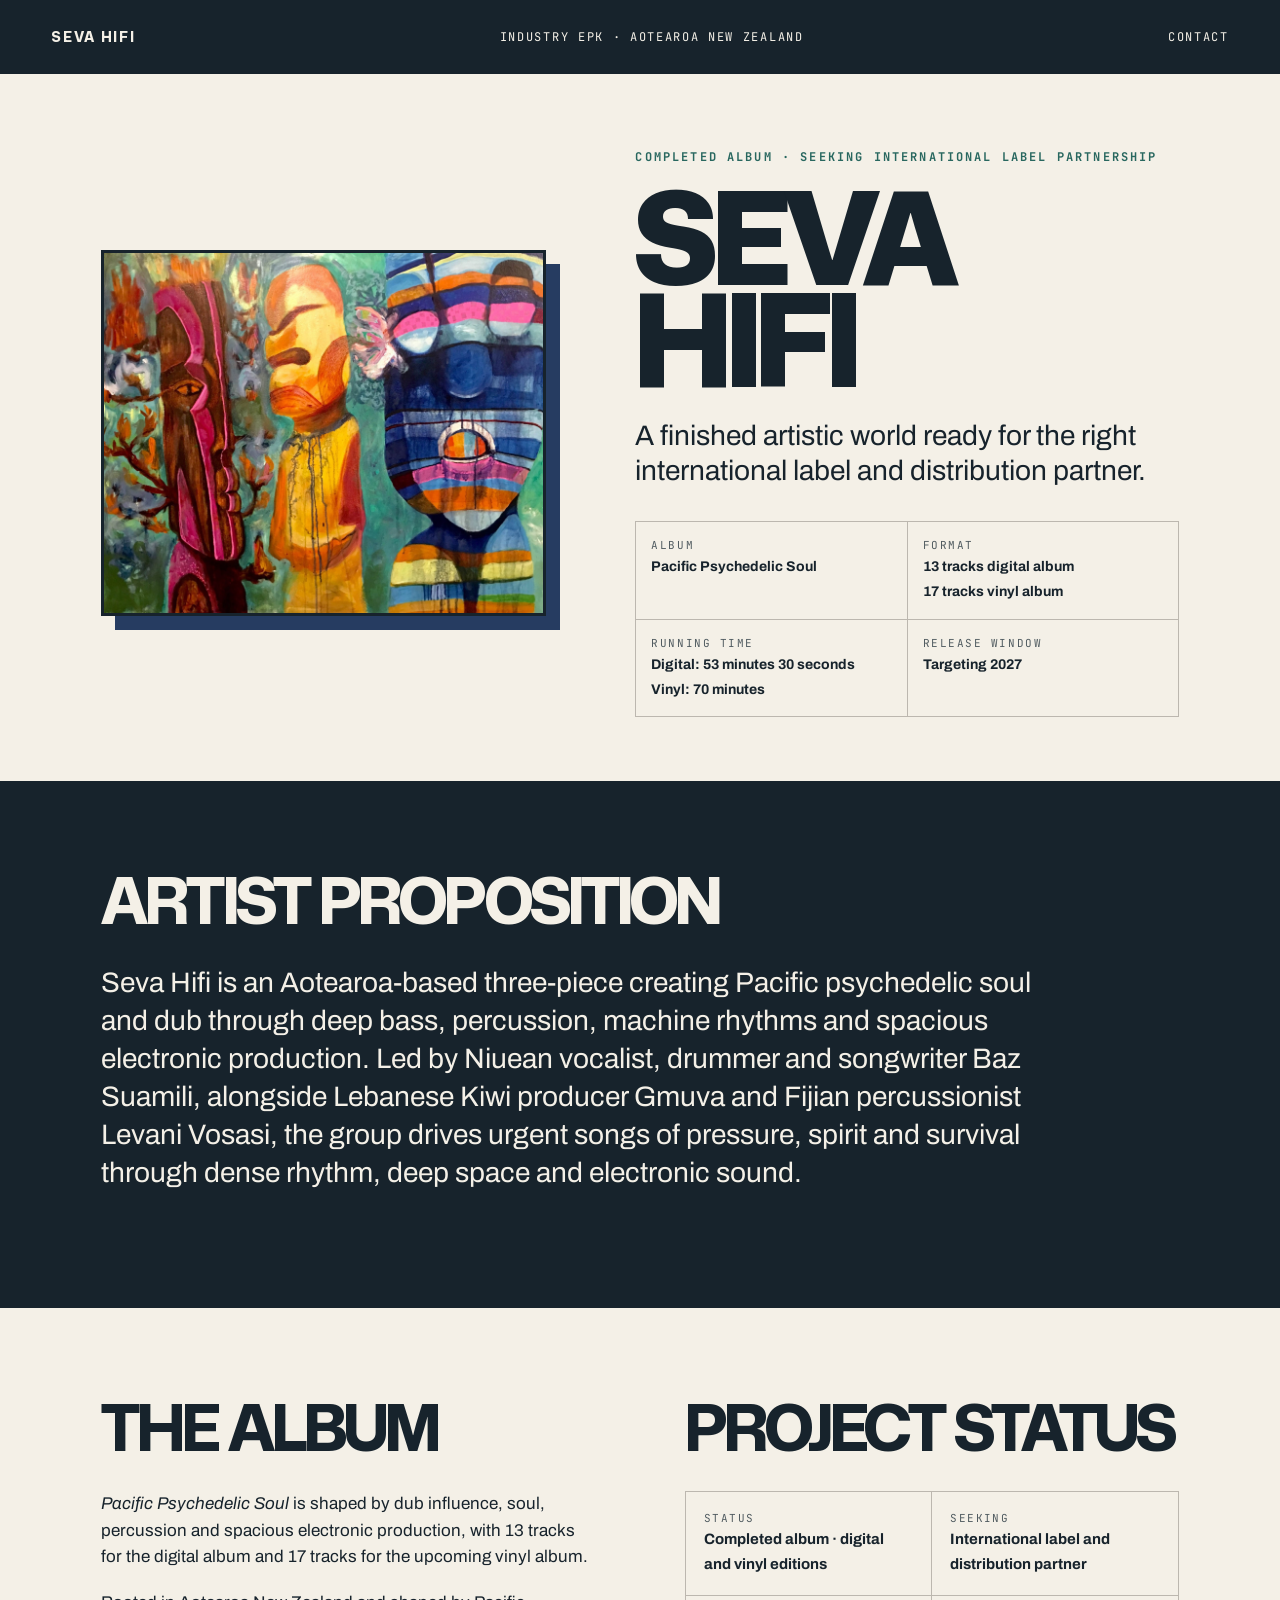
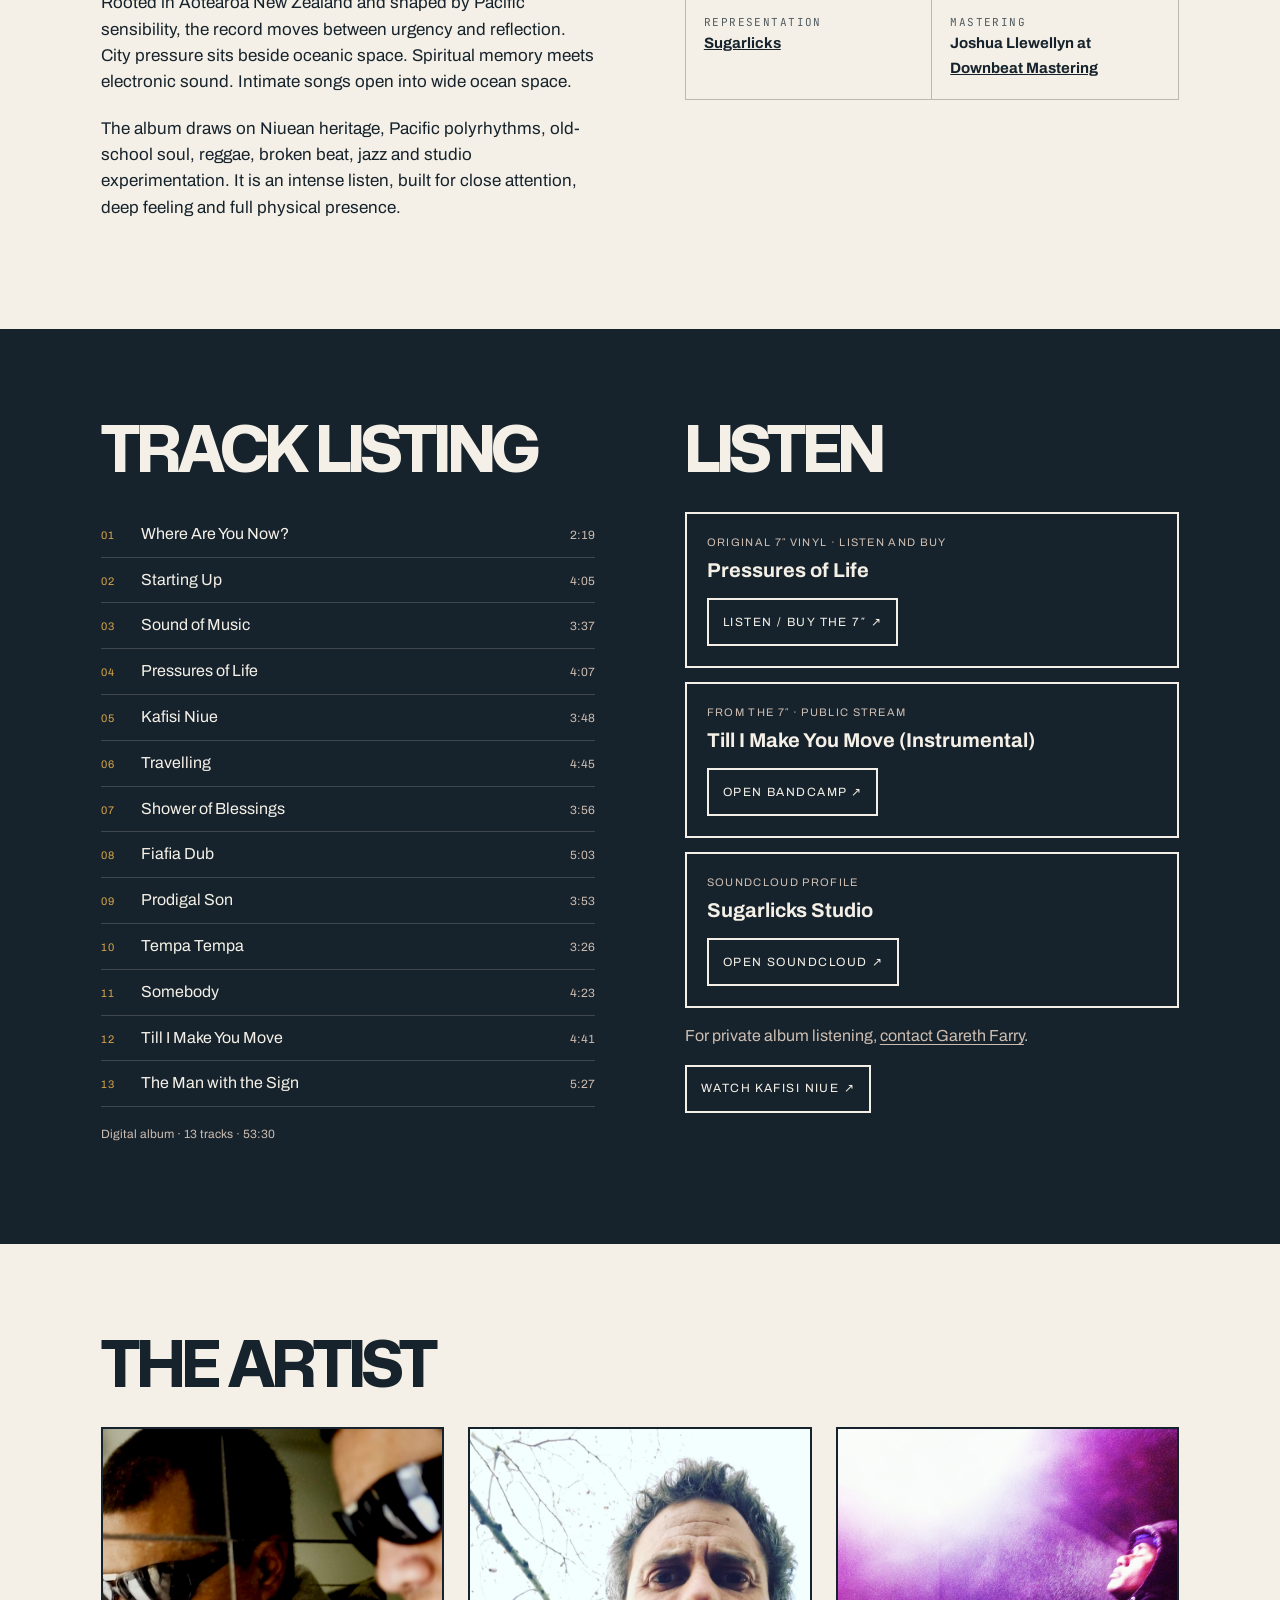
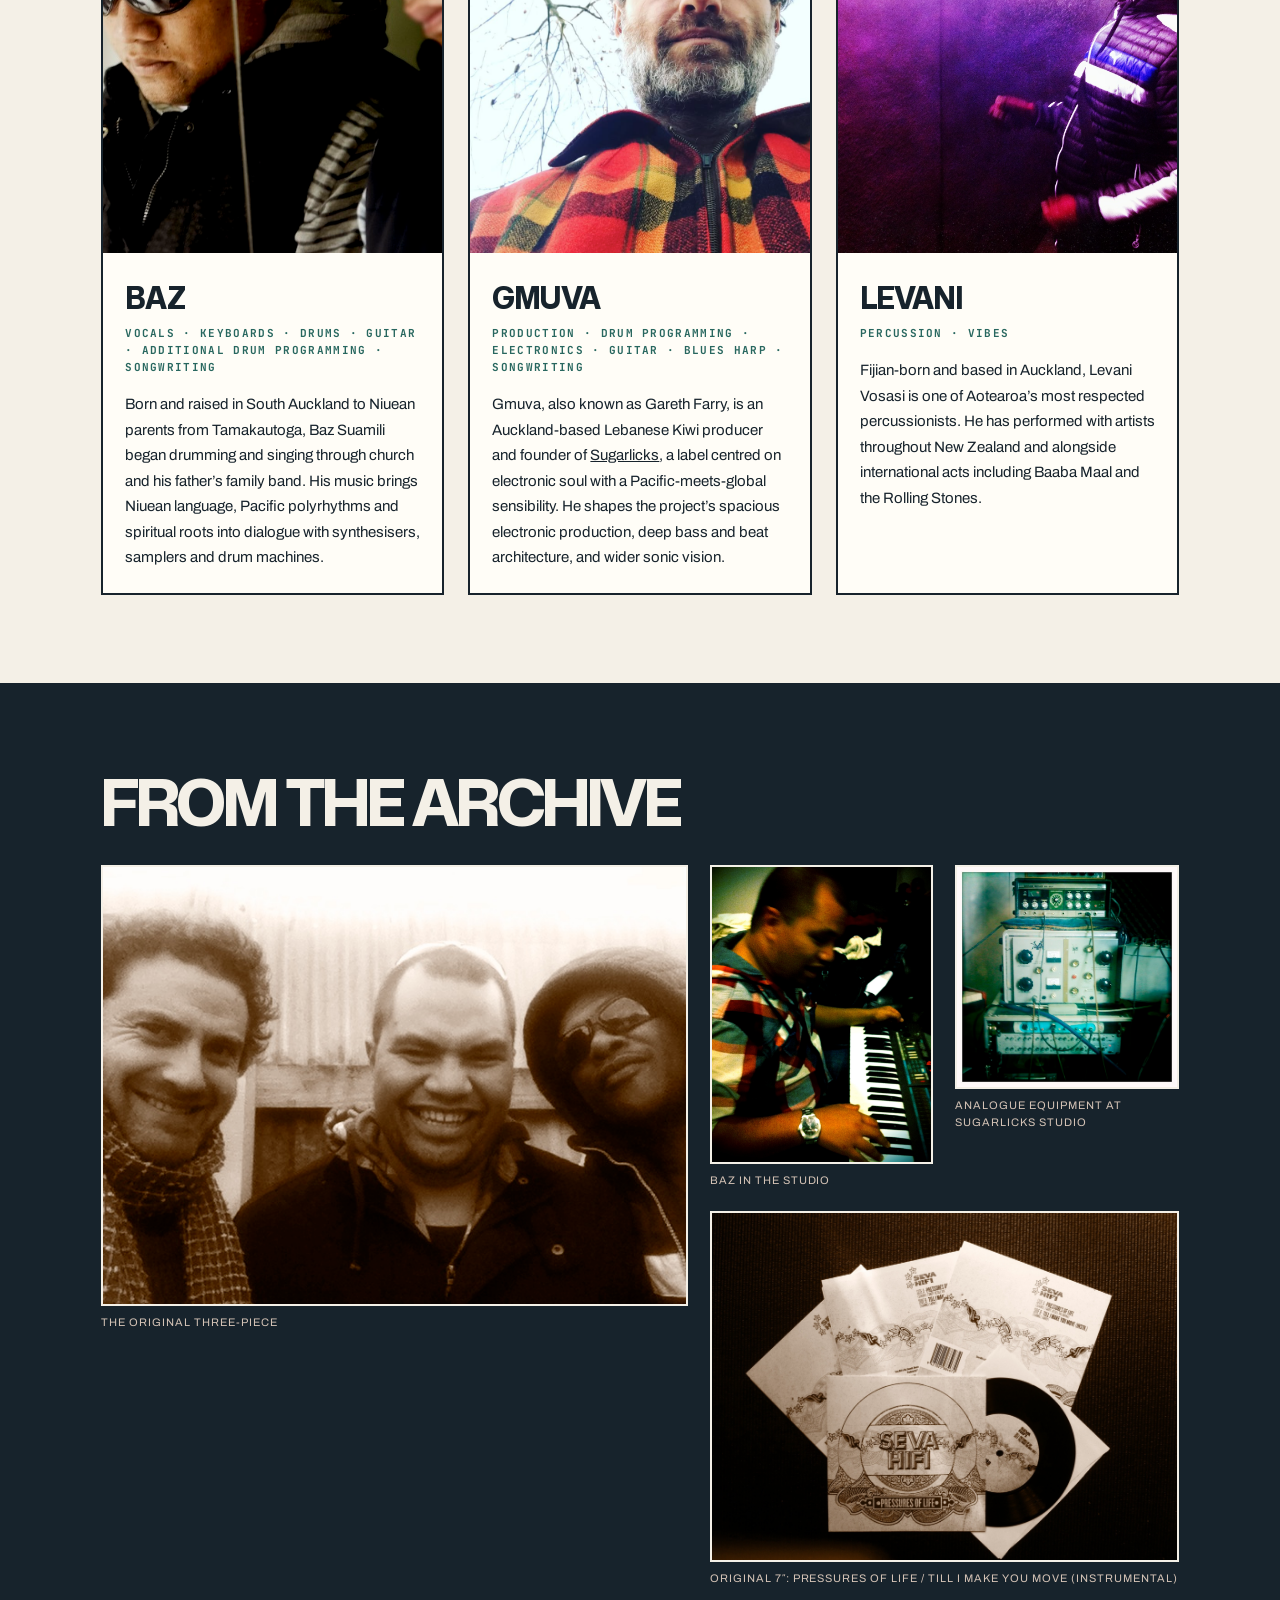
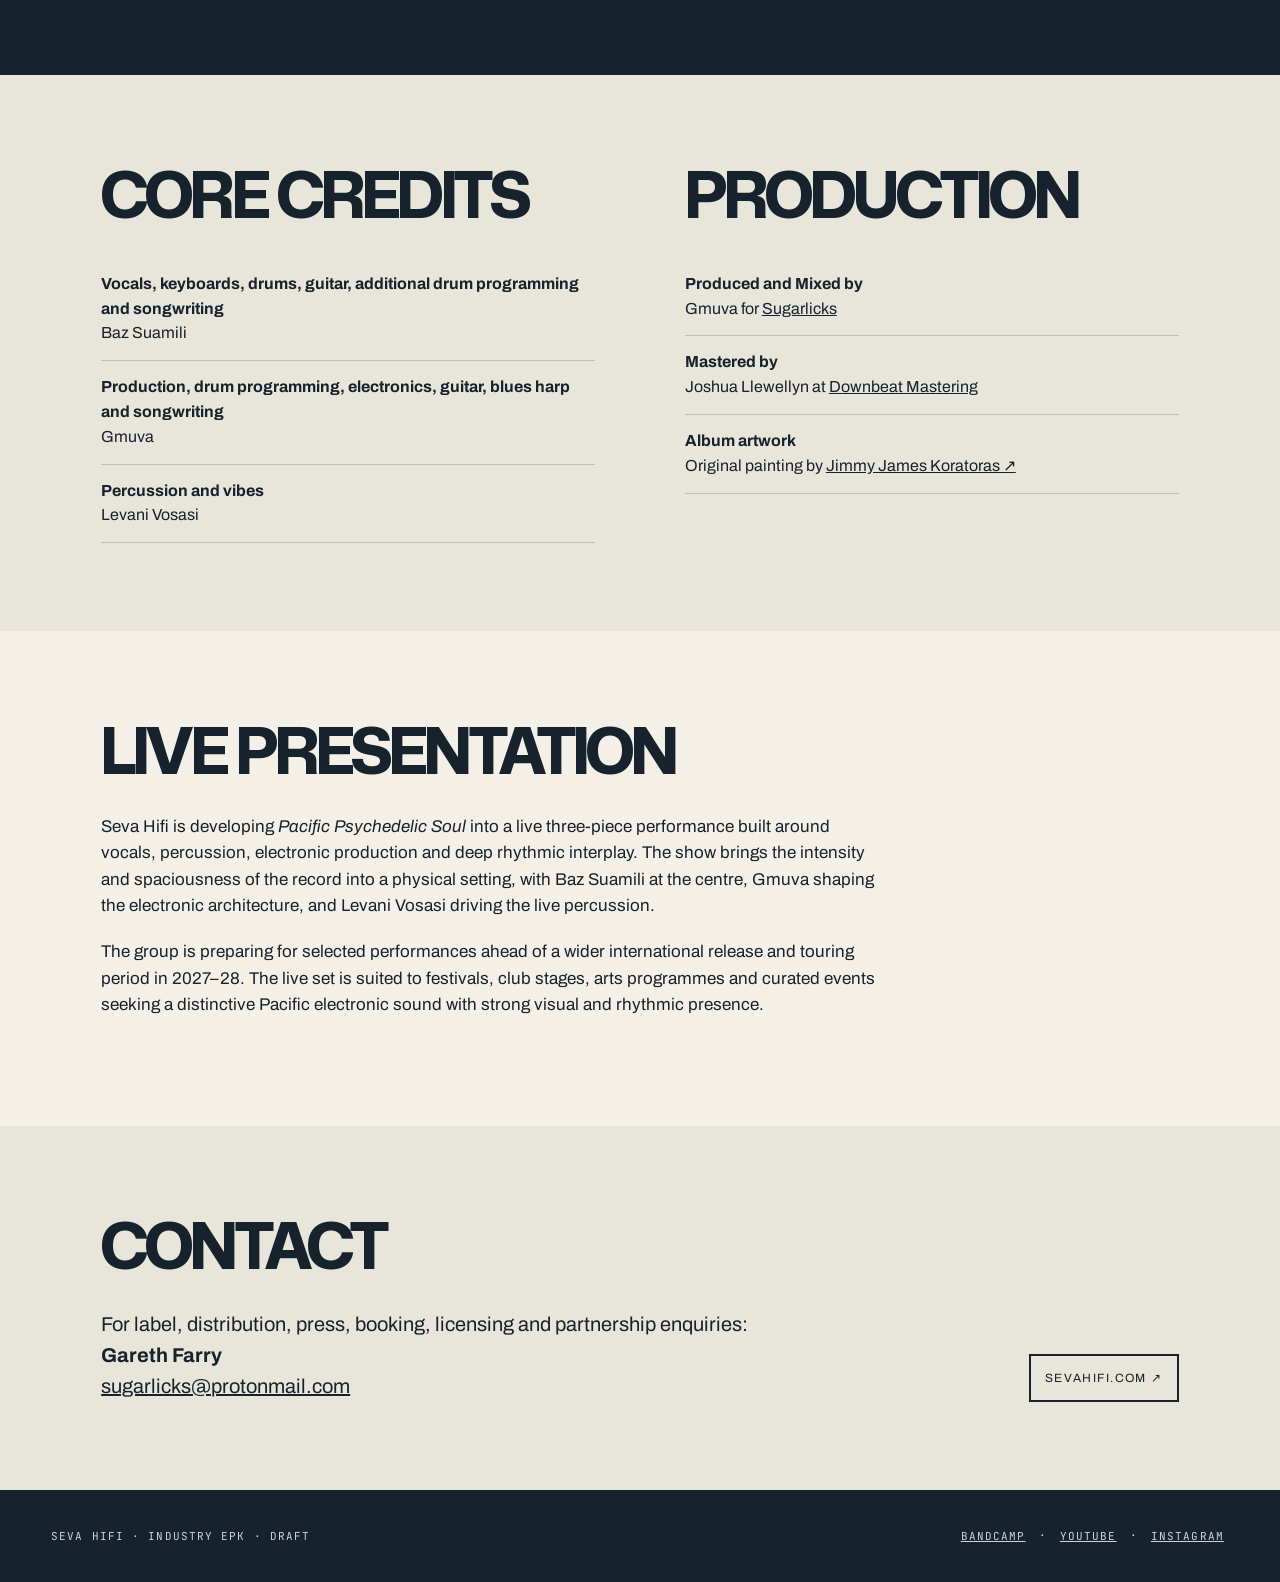
==== epk/index.html @ 287fcb48 "Rebuild artist homepage around listening and industry enquiries Add a split hero with the full lands" ====
<!doctype html>
<html lang="en-NZ">
<head>
<meta charset="utf-8">
<meta name="viewport" content="width=device-width,initial-scale=1">
<title>Seva Hifi – Industry EPK</title>
<meta name="robots" content="noindex,nofollow">
<meta name="theme-color" content="#f4f0e7">
<link rel="preconnect" href="https://fonts.googleapis.com">
<link rel="preconnect" href="https://fonts.gstatic.com" crossorigin>
<link rel="stylesheet" href="https://fonts.googleapis.com/css2?family=Archivo:wght@400;500;600&amp;family=JetBrains+Mono:wght@400;500&amp;display=swap">

<link rel="preload" href="../assets/fonts/Mona-Sans.woff2" as="font" type="font/woff2" crossorigin="anonymous">
<style>
@font-face {
  font-family: "Mona Sans";
  src: url("../assets/fonts/Mona-Sans.woff2") format("woff2");
  font-style: normal;
  font-weight: 200 900;
  font-stretch: 75% 125%;
  font-display: swap;
}


:root{--ink:#17232c;--bone:#f4f0e7;--blush:#f4f0e7;--rust:#28675f;--mustard:#d7a549;--muted:#505b60;--indigo:#263c61;--max:1180px}
*{box-sizing:border-box}html{scroll-behavior:smooth;scroll-padding-top:92px}body{margin:0;background:var(--blush);color:var(--ink);font-family:"Archivo",Arial,sans-serif;line-height:1.55}img{display:block;max-width:100%;height:auto}a{color:inherit}.nav{position:sticky;top:0;z-index:9;background:var(--ink);color:var(--bone);display:flex;justify-content:space-between;padding:15px 4vw;font-size:12px;letter-spacing:.14em;text-transform:uppercase}.nav strong{font-size:14px}.wrap{max-width:var(--max);margin:auto;padding:0 4vw}.hero{background:var(--blush);padding:74px 0 64px}.hero-grid{display:grid;grid-template-columns:minmax(0,.9fr) minmax(0,1.1fr);gap:7vw;align-items:center}.cover{border:3px solid var(--ink);box-shadow:14px 14px 0 var(--indigo)}.kicker{font-size:12px;letter-spacing:.18em;text-transform:uppercase;color:var(--rust);font-weight:700}.hero h1{font-family:"Mona Sans","Arial Black",Arial,sans-serif;font-weight:780;font-stretch:expanded;font-size:clamp(70px,10vw,148px);line-height:.8;letter-spacing:-.07em;margin:18px 0 30px;text-transform:uppercase}.hero .lead{font-size:clamp(20px,2.2vw,30px);line-height:1.24;max-width:720px}.facts{display:grid;grid-template-columns:repeat(2,1fr);border-top:1px solid rgba(21,14,11,.25);border-left:1px solid rgba(21,14,11,.25);margin-top:32px}.fact{padding:15px;border-right:1px solid rgba(21,14,11,.25);border-bottom:1px solid rgba(21,14,11,.25)}.fact small{display:block;font-size:11px;letter-spacing:.14em;text-transform:uppercase;color:var(--muted)}.fact strong{font-size:14px}.section{padding:88px 0}.dark{background:var(--ink);color:var(--bone)}.mustard{background:#e8e5db}h2{font-family:"Mona Sans","Arial Black",Arial,sans-serif;font-weight:780;font-size:clamp(34px,5vw,70px);line-height:.95;letter-spacing:-.045em;text-transform:uppercase;margin:0 0 34px}.lede{font-size:clamp(20px,2.2vw,29px);line-height:1.35;max-width:950px}.copy{max-width:780px;font-size:17px}.copy p{margin:0 0 20px}.two{display:grid;grid-template-columns:repeat(2,minmax(0,1fr));gap:7vw}.status{display:grid;grid-template-columns:repeat(2,minmax(0,1fr));gap:0;border-top:1px solid rgba(246,234,220,.25);border-left:1px solid rgba(246,234,220,.25)}.status div{padding:18px;border-right:1px solid rgba(246,234,220,.25);border-bottom:1px solid rgba(246,234,220,.25)}.status small{display:block;text-transform:uppercase;letter-spacing:.13em;color:#cdbdb1;font-size:11px}.status strong{font-size:15px}.trackgrid{display:grid;grid-template-columns:repeat(2,minmax(0,1fr));gap:7vw}.tracklist{counter-reset:t}.track{display:grid;grid-template-columns:34px 1fr;gap:10px;padding:10px 0;border-bottom:1px solid rgba(246,234,220,.18)}.track:before{counter-increment:t;content:counter(t,decimal-leading-zero);font-size:11px;color:var(--mustard);letter-spacing:.1em}.listen-card{border:2px solid var(--bone);padding:20px;margin-bottom:14px}.listen-card small{display:block;color:#cdbdb1;text-transform:uppercase;letter-spacing:.12em;font-size:11px}.listen-card strong{display:block;font-size:20px;margin:4px 0 12px}.button{display:inline-block;border:2px solid currentColor;padding:10px 14px;text-decoration:none;text-transform:uppercase;font-size:11px;letter-spacing:.12em}.artists{display:grid;grid-template-columns:repeat(3,minmax(0,1fr));gap:24px}.artist{background:#fffdf7;border:2px solid var(--ink)}.artist .photo{aspect-ratio:4/5;overflow:hidden;background:#ddd}.artist .photo img{width:100%;height:100%;object-fit:cover}.artist.baz img{object-position:50% 30%}.artist.gmuva img{object-position:50% 35%}.artist.levani img{object-position:52% 30%}.artist-copy{padding:22px}.artist h3{font-family:"Mona Sans","Arial Black",Arial,sans-serif;font-weight:780;font-size:30px;letter-spacing:-.04em;text-transform:uppercase;margin:0}.role{font-size:11px;letter-spacing:.12em;text-transform:uppercase;color:var(--rust);font-weight:700;margin:4px 0 16px}.artist p{font-size:15px;line-height:1.7;margin:0}.archive{display:grid;grid-template-columns:1.25fr 1fr;gap:22px}.archive-grid{display:grid;grid-template-columns:repeat(2,minmax(0,1fr));gap:22px}.archive figure{margin:0}.archive img{width:100%;height:auto;border:2px solid var(--bone)}figcaption{font-size:11px;text-transform:uppercase;letter-spacing:.09em;color:#d3c2b5;margin-top:8px}.credits{display:grid;grid-template-columns:repeat(2,minmax(0,1fr));gap:7vw}.credit-list{margin:0;padding:0;list-style:none}.credit-list li{padding:14px 0;border-bottom:1px solid rgba(21,14,11,.18)}.credit-list strong{display:block}.contact{display:flex;justify-content:space-between;gap:40px;align-items:end}.contact p{font-size:20px;margin:0}.footer{background:var(--ink);color:#bca99e;padding:24px 4vw;display:flex;justify-content:space-between;font-size:11px;letter-spacing:.1em;text-transform:uppercase}
@media(max-width:800px){.hero-grid,.two,.trackgrid,.credits{grid-template-columns:1fr}.hero h1{font-size:24vw}.facts,.status{grid-template-columns:1fr}.artists{grid-template-columns:1fr}.archive{grid-template-columns:1fr}.contact{display:block}.contact .button{margin-top:24px}.nav span{display:none}.section{padding:64px 0}}
.hero h1{font-family:"Mona Sans","Arial Black",Arial,sans-serif;font-weight:850;font-variation-settings:"wght" 850,"wdth" 100,"opsz" 72;letter-spacing:-.035em}
.track{grid-template-columns:30px minmax(0,1fr) auto;align-items:baseline}
.track time{font-size:12px;font-variant-numeric:tabular-nums;color:#cdbdb1;white-space:nowrap}
.album-runtime{font-size:12px;color:#cdbdb1;margin-top:18px}
.listen-note{color:#cdbdb1}.listen-note a{text-underline-offset:.2em}
.nav a{text-decoration:none}.nav a:focus-visible{outline:2px solid var(--mustard);outline-offset:5px}

.nav{align-items:center;gap:16px}
.nav a{min-height:44px;display:inline-flex;align-items:center}
.nav strong,h2,.artist h3{font-family:"Mona Sans","Arial Black",Arial,sans-serif;font-weight:780}
.kicker,.fact small,.status small,.role,.nav,.footer{font-family:"JetBrains Mono",monospace}
.cover{width:100%;height:auto}
.fact,.status div,.artist-copy{min-width:0}
.credit-list,.copy,.artist p{overflow-wrap:break-word}
.button{min-height:48px;display:inline-flex;align-items:center;justify-content:center;font-family:"Archivo",Arial,sans-serif;font-size:12px}
.footer{align-items:center;gap:20px;flex-wrap:wrap;color:#cdd4d7}
.footer a{display:inline-flex;align-items:center;min-height:44px;padding-inline:5px}
@media(max-width:800px){.hero-grid{gap:44px}.cover{max-width:560px;margin-bottom:14px}.footer{display:block}.footer span{display:block}.artist-copy{padding:24px}}
@media(prefers-reduced-motion:reduce){html{scroll-behavior:auto}*,*::before,*::after{animation:none!important;transition:none!important}}

</style>
</head>
<body>
<nav class="nav" aria-label="EPK navigation"><a href="../" aria-label="Seva Hifi homepage"><strong>Seva Hifi</strong></a><span>Industry EPK · Aotearoa New Zealand</span><a href="#contact">Contact</a></nav>
<header class="hero">
<div class="wrap hero-grid">
<img class="cover" src="../assets/images/pacific-psychedelic-soul-cover.jpg" alt="Pacific Psychedelic Soul cover painting, with layered figures in blue, ochre, green and pink" width="1800" height="1479">
<div><div class="kicker">Completed album · seeking international label partnership</div><h1>Seva<br>Hifi</h1><p class="lead">A finished artistic world ready for the right international label and distribution partner.</p>
<div class="facts"><div class="fact"><small>Album</small><strong>Pacific Psychedelic Soul</strong></div><div class="fact"><small>Format</small><strong>13 tracks digital album<br>17 tracks vinyl album</strong></div><div class="fact"><small>Running time</small><strong>Digital: 53 minutes 30 seconds<br>Vinyl: 70 minutes</strong></div><div class="fact"><small>Release window</small><strong>Targeting 2027</strong></div></div></div>
</div></header>
<section class="section dark"><div class="wrap"><h2>Artist proposition</h2><p class="lede">Seva Hifi is an Aotearoa-based three-piece creating Pacific psychedelic soul and dub through deep bass, percussion, machine rhythms and spacious electronic production. Led by Niuean vocalist, drummer and songwriter Baz Suamili, alongside Lebanese Kiwi producer Gmuva and Fijian percussionist Levani Vosasi, the group drives urgent songs of pressure, spirit and survival through dense rhythm, deep space and electronic sound.</p></div></section>
<section class="section"><div class="wrap two"><div><h2>The album</h2><div class="copy"><p><em>Pacific Psychedelic Soul</em> is shaped by dub influence, soul, percussion and spacious electronic production, with 13 tracks for the digital album and 17 tracks for the upcoming vinyl album.</p><p>Rooted in Aotearoa New Zealand and shaped by Pacific sensibility, the record moves between urgency and reflection. City pressure sits beside oceanic space. Spiritual memory meets electronic sound. Intimate songs open into wide ocean space.</p><p>The album draws on Niuean heritage, Pacific polyrhythms, old-school soul, reggae, broken beat, jazz and studio experimentation. It is an intense listen, built for close attention, deep feeling and full physical presence.</p></div></div><div><h2>Project status</h2><div class="status" style="color:var(--ink);border-color:rgba(21,14,11,.25)"><div style="border-color:rgba(21,14,11,.25)"><small style="color:var(--muted)">Status</small><strong>Completed album · digital and vinyl editions</strong></div><div style="border-color:rgba(21,14,11,.25)"><small style="color:var(--muted)">Seeking</small><strong>International label and distribution partner</strong></div><div style="border-color:rgba(21,14,11,.25)"><small style="color:var(--muted)">Representation</small><strong><a href="https://sugarlicks.bandcamp.com/" target="_blank" rel="noopener">Sugarlicks</a></strong></div><div style="border-color:rgba(21,14,11,.25)"><small style="color:var(--muted)">Mastering</small><strong>Joshua Llewellyn at <a href="https://www.downbeatmastering.co.nz/" target="_blank" rel="noopener">Downbeat Mastering</a></strong></div></div></div></div></section>
<section class="section dark"><div class="wrap trackgrid"><div><h2>Track listing</h2><div class="tracklist"><div class="track"><span>Where Are You Now?</span><time datetime="PT2M19S">2:19</time></div><div class="track"><span>Starting Up</span><time datetime="PT4M5S">4:05</time></div><div class="track"><span>Sound of Music</span><time datetime="PT3M37S">3:37</time></div><div class="track"><span>Pressures of Life</span><time datetime="PT4M7S">4:07</time></div><div class="track"><span>Kafisi Niue</span><time datetime="PT3M48S">3:48</time></div><div class="track"><span>Travelling</span><time datetime="PT4M45S">4:45</time></div><div class="track"><span>Shower of Blessings</span><time datetime="PT3M56S">3:56</time></div><div class="track"><span>Fiafia Dub</span><time datetime="PT5M3S">5:03</time></div><div class="track"><span>Prodigal Son</span><time datetime="PT3M53S">3:53</time></div><div class="track"><span>Tempa Tempa</span><time datetime="PT3M26S">3:26</time></div><div class="track"><span>Somebody</span><time datetime="PT4M23S">4:23</time></div><div class="track"><span>Till I Make You Move</span><time datetime="PT4M41S">4:41</time></div><div class="track"><span>The Man with the Sign</span><time datetime="PT5M27S">5:27</time></div></div><p class="album-runtime">Digital album · 13 tracks · 53:30</p></div><div><h2>Listen</h2><div class="listen-card"><small>Original 7″ vinyl · listen and buy</small><strong>Pressures of Life</strong><a class="button" href="https://sevahifi.bandcamp.com/album/pressures-of-life">Listen / buy the 7″ ↗</a></div><div class="listen-card"><small>From the 7″ · public stream</small><strong>Till I Make You Move (Instrumental)</strong><a class="button" href="https://sevahifi.bandcamp.com/album/pressures-of-life">Open Bandcamp ↗</a></div><div class="listen-card"><small>SoundCloud profile</small><strong>Sugarlicks Studio</strong><a class="button" href="https://soundcloud.com/sugarlicks_studio" target="_blank" rel="noopener">Open SoundCloud ↗</a></div><p class="listen-note">For private album listening, <a href="mailto:sugarlicks@protonmail.com?subject=Seva%20Hifi%20%E2%80%93%20private%20album%20listening">contact Gareth Farry</a>.</p><p><a class="button" href="../#watch">Watch Kafisi Niue ↗</a></p></div></div></section>
<section class="section"><div class="wrap"><h2>The artist</h2><div class="artists"><article class="artist baz"><div class="photo"><img src="../assets/images/baz-artist.jpg" alt="Baz Suamili wearing dark sunglasses"></div><div class="artist-copy"><h3>Baz</h3><div class="role">Vocals · Keyboards · Drums · Guitar · Additional drum programming · Songwriting</div><p>Born and raised in South Auckland to Niuean parents from Tamakautoga, Baz Suamili began drumming and singing through church and his father’s family band. His music brings Niuean language, Pacific polyrhythms and spiritual roots into dialogue with synthesisers, samplers and drum machines.</p></div></article><article class="artist gmuva"><div class="photo"><img src="../assets/images/gmuva-artist.png" alt="Producer Gmuva in a red checked shirt"></div><div class="artist-copy"><h3>Gmuva</h3><div class="role">Production · Drum programming · Electronics · Guitar · Blues harp · Songwriting</div><p>Gmuva, also known as Gareth Farry, is an Auckland-based Lebanese Kiwi producer and founder of <a href="https://sugarlicks.bandcamp.com/" target="_blank" rel="noopener">Sugarlicks</a>, a label centred on electronic soul with a Pacific-meets-global sensibility. He shapes the project’s spacious electronic production, deep bass and beat architecture, and wider sonic vision.</p></div></article><article class="artist levani"><div class="photo"><img src="../assets/images/levani-artist.jpg" alt="Levani Vosasi performing under purple stage lights"></div><div class="artist-copy"><h3>Levani</h3><div class="role">Percussion · Vibes</div><p>Fijian-born and based in Auckland, Levani Vosasi is one of Aotearoa’s most respected percussionists. He has performed with artists throughout New Zealand and alongside international acts including Baaba Maal and the Rolling Stones.</p></div></article></div></div></section>
<section class="section dark"><div class="wrap"><h2>From the archive</h2><div class="archive"><figure><img src="../assets/images/archive-group.jpg" alt="Early Seva Hifi group photograph"><figcaption>The original three-piece</figcaption></figure><div class="archive-grid"><figure><img src="../assets/images/archive-baz-studio.jpg" alt="Baz at the keyboard"><figcaption>Baz in the studio</figcaption></figure><figure><img src="../assets/images/archive-analogue-stack.jpg" alt="Analogue equipment at Sugarlicks Studio"><figcaption>Analogue equipment at Sugarlicks Studio</figcaption></figure><figure style="grid-column:1/-1"><img src="../assets/images/archive-seva7.jpg" alt="Original Seva Hifi 7 inch release"><figcaption>Original 7″: Pressures of Life / Till I Make You Move (Instrumental)</figcaption></figure></div></div></div></section>
<section class="section mustard"><div class="wrap credits"><div><h2>Core credits</h2><ul class="credit-list"><li><strong>Vocals, keyboards, drums, guitar, additional drum programming and songwriting</strong>Baz Suamili</li><li><strong>Production, drum programming, electronics, guitar, blues harp and songwriting</strong>Gmuva</li><li><strong>Percussion and vibes</strong>Levani Vosasi</li></ul></div><div><h2>Production</h2><ul class="credit-list"><li><strong>Produced and Mixed by</strong>Gmuva for <a href="https://sugarlicks.bandcamp.com/" target="_blank" rel="noopener">Sugarlicks</a></li><li><strong>Mastered by</strong>Joshua Llewellyn at <a href="https://www.downbeatmastering.co.nz/" target="_blank" rel="noopener">Downbeat Mastering</a></li><li><strong>Album artwork</strong>Original painting by <a href="https://www.koratoras.com/" target="_blank" rel="noopener">Jimmy James Koratoras ↗</a></li></ul></div></div></section>
<section class="section"><div class="wrap"><h2>Live presentation</h2><div class="copy"><p>Seva Hifi is developing <em>Pacific Psychedelic Soul</em> into a live three-piece performance built around vocals, percussion, electronic production and deep rhythmic interplay. The show brings the intensity and spaciousness of the record into a physical setting, with Baz Suamili at the centre, Gmuva shaping the electronic architecture, and Levani Vosasi driving the live percussion.</p><p>The group is preparing for selected performances ahead of a wider international release and touring period in 2027–28. The live set is suited to festivals, club stages, arts programmes and curated events seeking a distinctive Pacific electronic sound with strong visual and rhythmic presence.</p></div></div></section>
<section class="section mustard" id="contact"><div class="wrap contact"><div><h2>Contact</h2><p>For label, distribution, press, booking, licensing and partnership enquiries:<br><strong>Gareth Farry</strong><br><a href="mailto:sugarlicks@protonmail.com">sugarlicks@protonmail.com</a></p></div><a class="button" href="https://sevahifi.com">sevahifi.com ↗</a></div></section>
<footer class="footer"><span>Seva Hifi · Industry EPK · draft</span><span><a href="https://sevahifi.bandcamp.com/album/pressures-of-life">Bandcamp</a> · <a href="https://www.youtube.com/@sugarlicks">YouTube</a> · <a href="https://www.instagram.com/sevahifi">Instagram</a></span></footer>
</body></html>
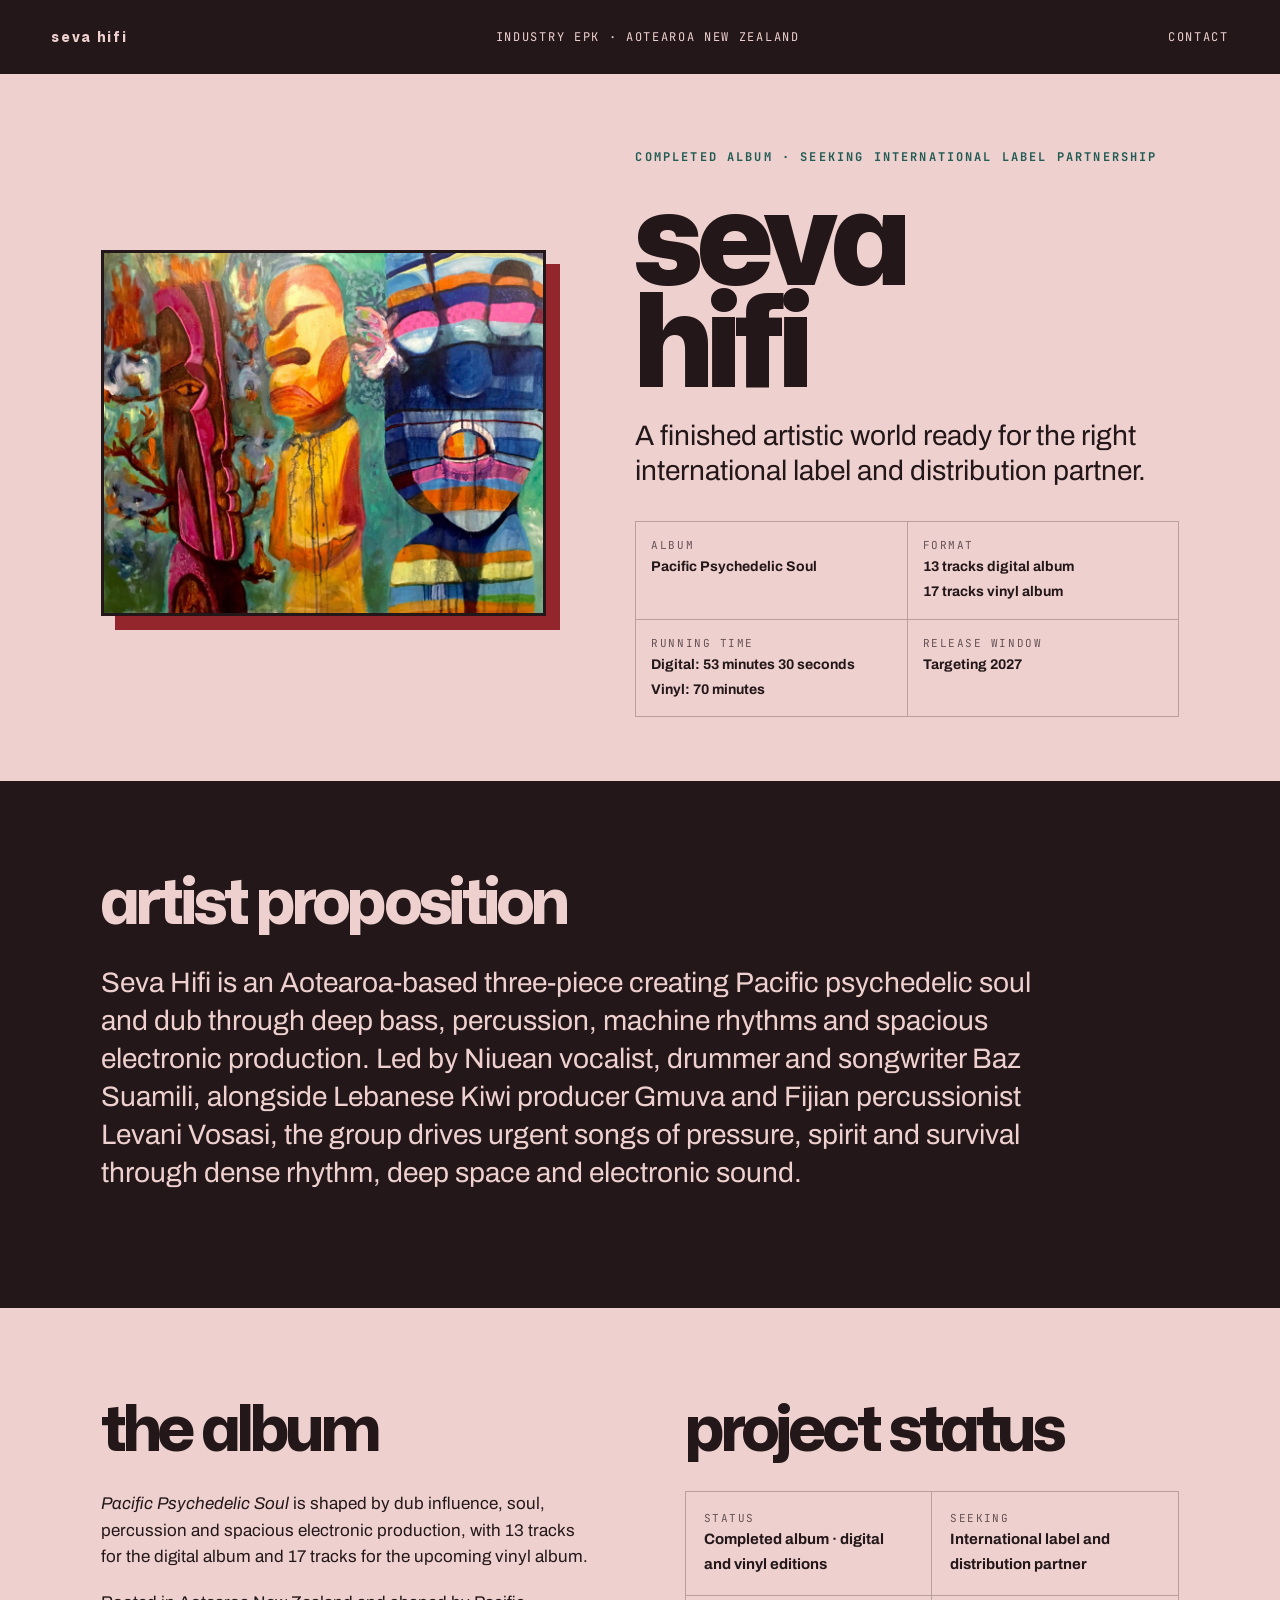
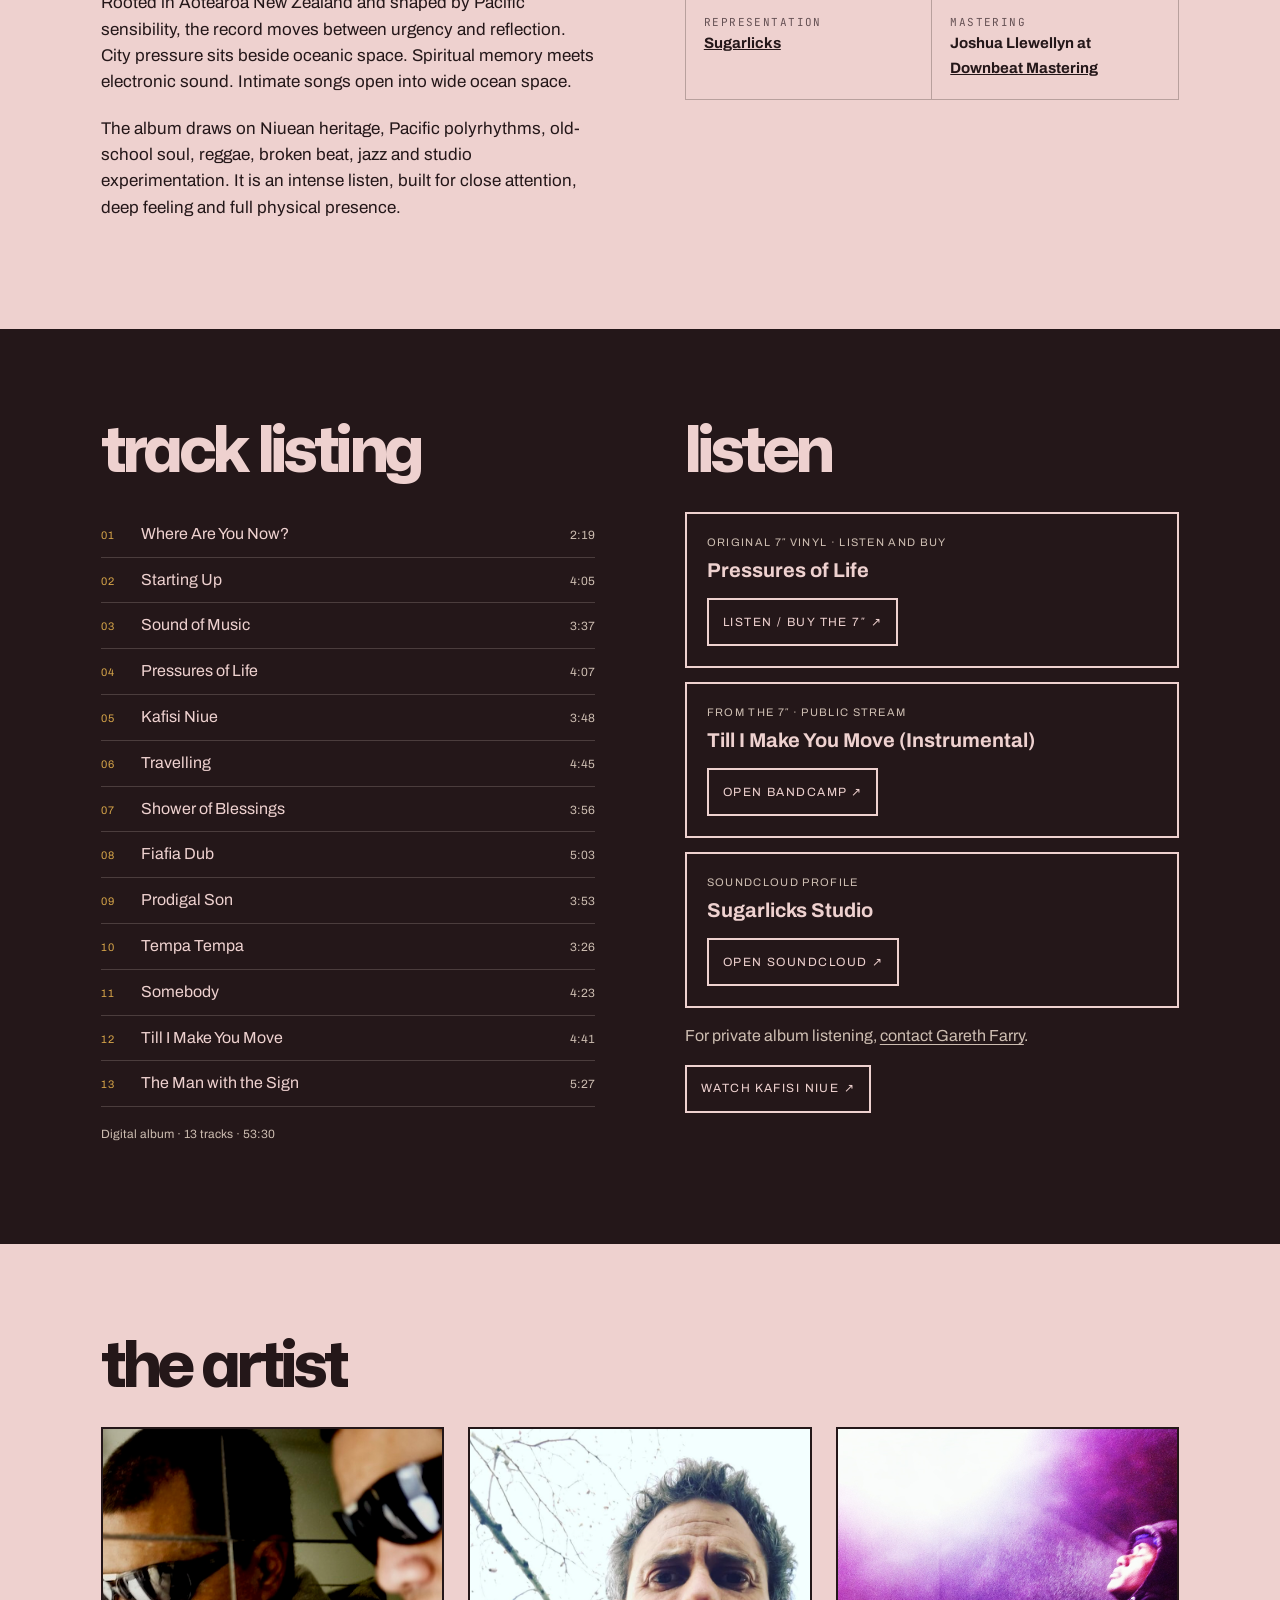
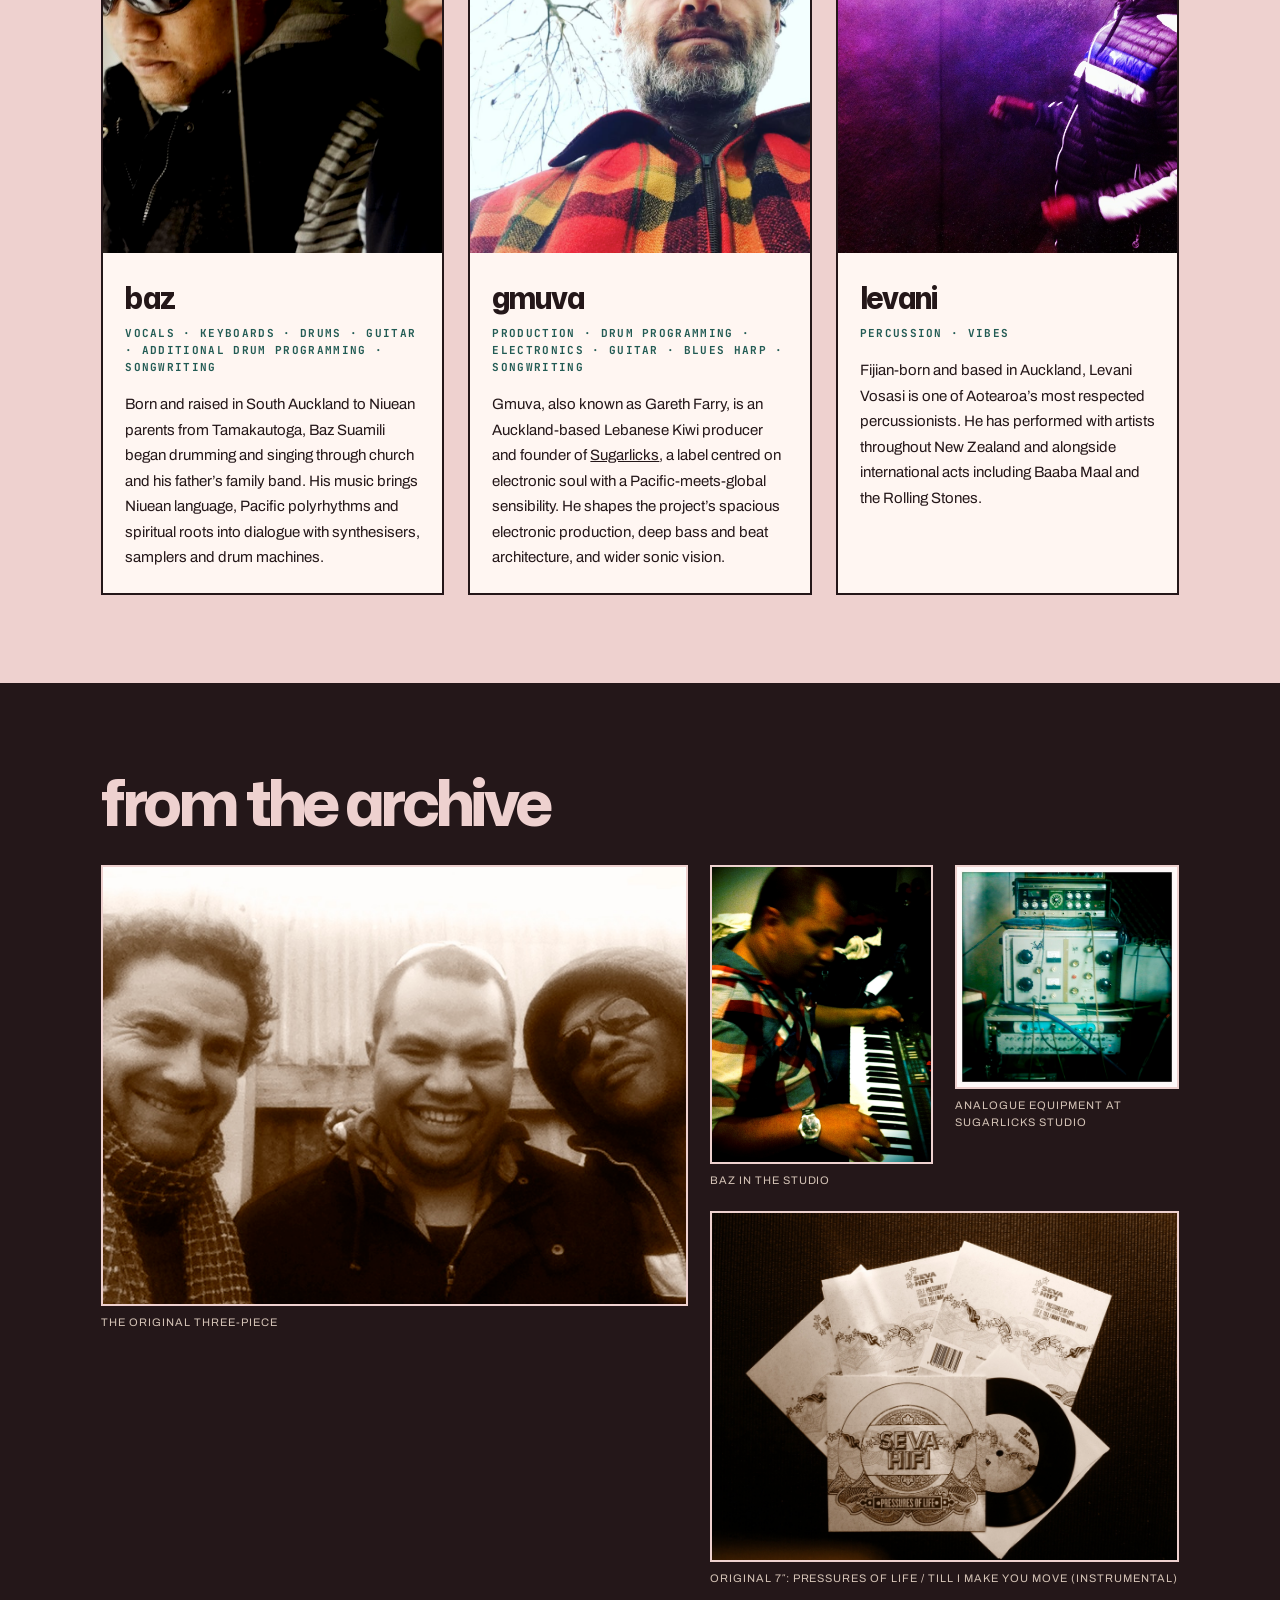
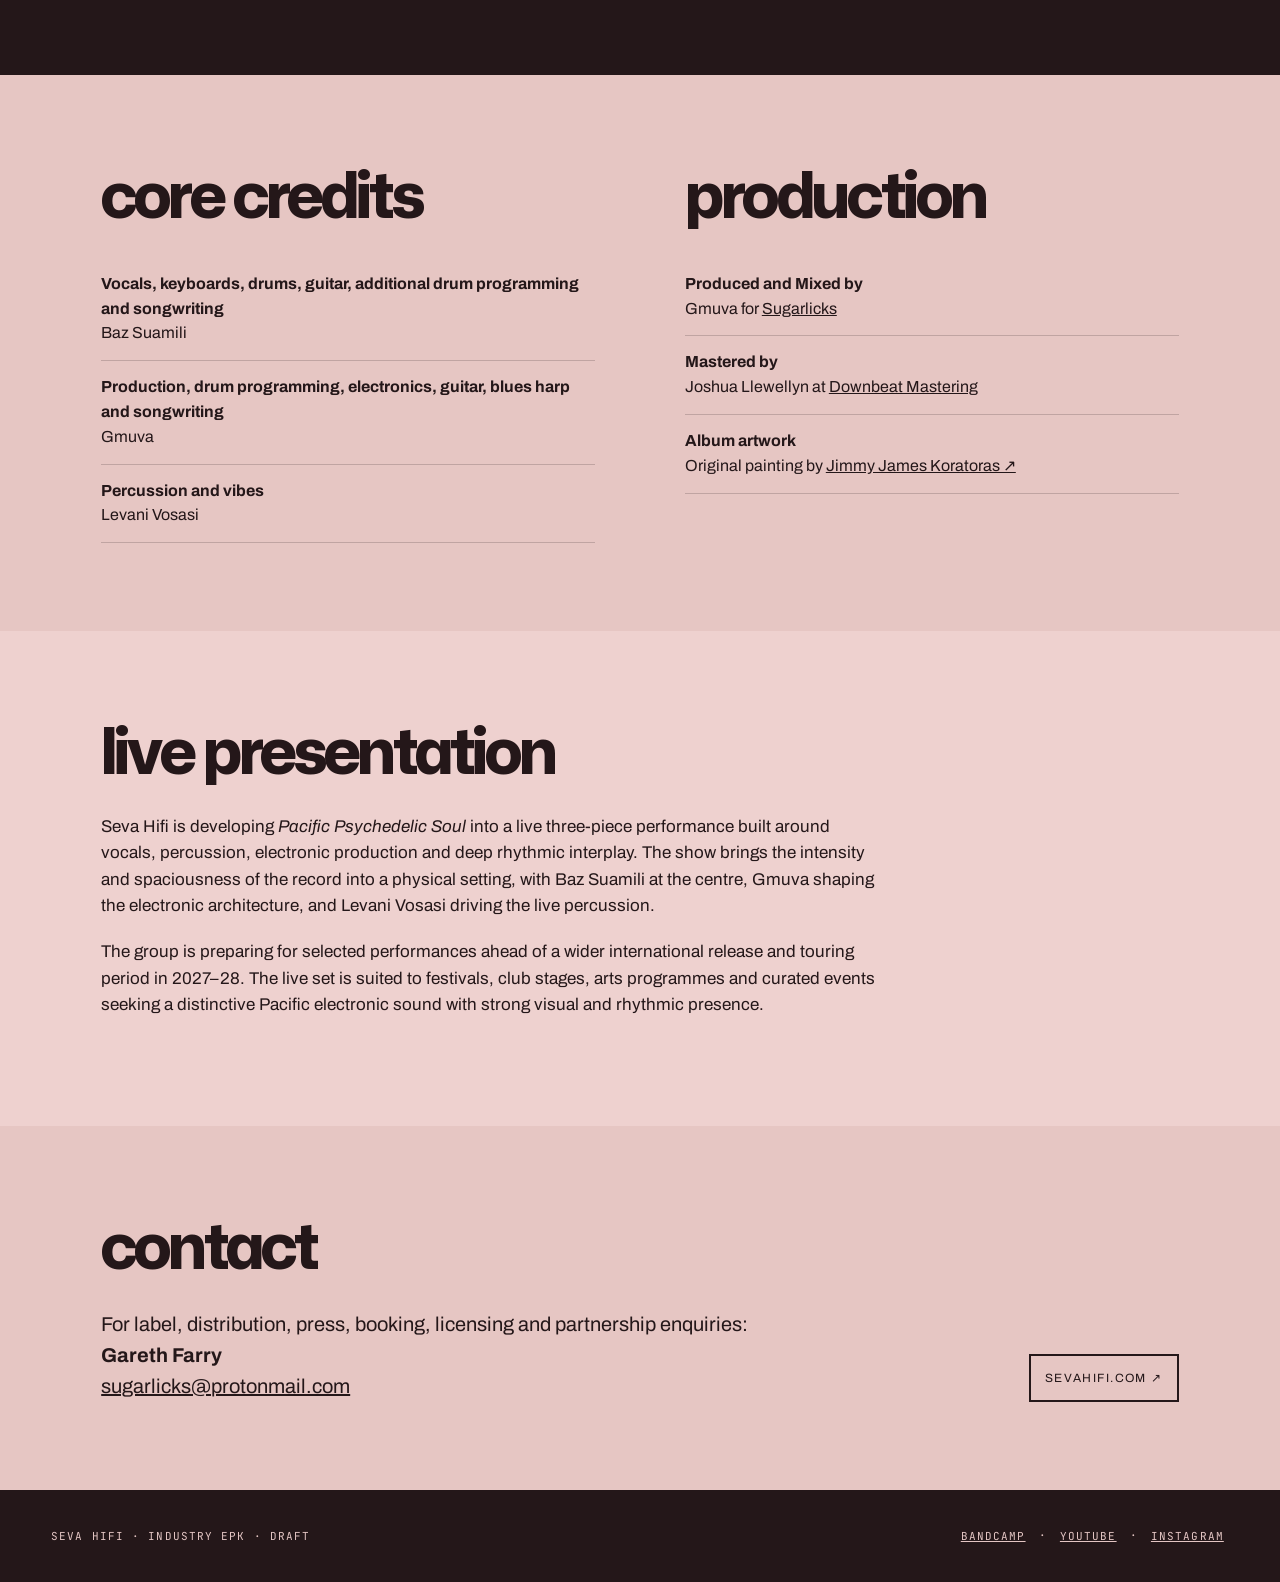
==== commit 8af36b50: "Use lowercase display type and artwork red with light rose" ====
--- a/epk/index.html
+++ b/epk/index.html
@@ -5,7 +5,7 @@
 <meta name="viewport" content="width=device-width,initial-scale=1">
 <title>Seva Hifi – Industry EPK</title>
 <meta name="robots" content="noindex,nofollow">
-<meta name="theme-color" content="#f4f0e7">
+<meta name="theme-color" content="#eed1cf">
 <link rel="preconnect" href="https://fonts.googleapis.com">
 <link rel="preconnect" href="https://fonts.gstatic.com" crossorigin>
 <link rel="stylesheet" href="https://fonts.googleapis.com/css2?family=Archivo:wght@400;500;600&amp;family=JetBrains+Mono:wght@400;500&amp;display=swap">
@@ -22,8 +22,8 @@
 }
 
 
-:root{--ink:#17232c;--bone:#f4f0e7;--blush:#f4f0e7;--rust:#28675f;--mustard:#d7a549;--muted:#505b60;--indigo:#263c61;--max:1180px}
-*{box-sizing:border-box}html{scroll-behavior:smooth;scroll-padding-top:92px}body{margin:0;background:var(--blush);color:var(--ink);font-family:"Archivo",Arial,sans-serif;line-height:1.55}img{display:block;max-width:100%;height:auto}a{color:inherit}.nav{position:sticky;top:0;z-index:9;background:var(--ink);color:var(--bone);display:flex;justify-content:space-between;padding:15px 4vw;font-size:12px;letter-spacing:.14em;text-transform:uppercase}.nav strong{font-size:14px}.wrap{max-width:var(--max);margin:auto;padding:0 4vw}.hero{background:var(--blush);padding:74px 0 64px}.hero-grid{display:grid;grid-template-columns:minmax(0,.9fr) minmax(0,1.1fr);gap:7vw;align-items:center}.cover{border:3px solid var(--ink);box-shadow:14px 14px 0 var(--indigo)}.kicker{font-size:12px;letter-spacing:.18em;text-transform:uppercase;color:var(--rust);font-weight:700}.hero h1{font-family:"Mona Sans","Arial Black",Arial,sans-serif;font-weight:780;font-stretch:expanded;font-size:clamp(70px,10vw,148px);line-height:.8;letter-spacing:-.07em;margin:18px 0 30px;text-transform:uppercase}.hero .lead{font-size:clamp(20px,2.2vw,30px);line-height:1.24;max-width:720px}.facts{display:grid;grid-template-columns:repeat(2,1fr);border-top:1px solid rgba(21,14,11,.25);border-left:1px solid rgba(21,14,11,.25);margin-top:32px}.fact{padding:15px;border-right:1px solid rgba(21,14,11,.25);border-bottom:1px solid rgba(21,14,11,.25)}.fact small{display:block;font-size:11px;letter-spacing:.14em;text-transform:uppercase;color:var(--muted)}.fact strong{font-size:14px}.section{padding:88px 0}.dark{background:var(--ink);color:var(--bone)}.mustard{background:#e8e5db}h2{font-family:"Mona Sans","Arial Black",Arial,sans-serif;font-weight:780;font-size:clamp(34px,5vw,70px);line-height:.95;letter-spacing:-.045em;text-transform:uppercase;margin:0 0 34px}.lede{font-size:clamp(20px,2.2vw,29px);line-height:1.35;max-width:950px}.copy{max-width:780px;font-size:17px}.copy p{margin:0 0 20px}.two{display:grid;grid-template-columns:repeat(2,minmax(0,1fr));gap:7vw}.status{display:grid;grid-template-columns:repeat(2,minmax(0,1fr));gap:0;border-top:1px solid rgba(246,234,220,.25);border-left:1px solid rgba(246,234,220,.25)}.status div{padding:18px;border-right:1px solid rgba(246,234,220,.25);border-bottom:1px solid rgba(246,234,220,.25)}.status small{display:block;text-transform:uppercase;letter-spacing:.13em;color:#cdbdb1;font-size:11px}.status strong{font-size:15px}.trackgrid{display:grid;grid-template-columns:repeat(2,minmax(0,1fr));gap:7vw}.tracklist{counter-reset:t}.track{display:grid;grid-template-columns:34px 1fr;gap:10px;padding:10px 0;border-bottom:1px solid rgba(246,234,220,.18)}.track:before{counter-increment:t;content:counter(t,decimal-leading-zero);font-size:11px;color:var(--mustard);letter-spacing:.1em}.listen-card{border:2px solid var(--bone);padding:20px;margin-bottom:14px}.listen-card small{display:block;color:#cdbdb1;text-transform:uppercase;letter-spacing:.12em;font-size:11px}.listen-card strong{display:block;font-size:20px;margin:4px 0 12px}.button{display:inline-block;border:2px solid currentColor;padding:10px 14px;text-decoration:none;text-transform:uppercase;font-size:11px;letter-spacing:.12em}.artists{display:grid;grid-template-columns:repeat(3,minmax(0,1fr));gap:24px}.artist{background:#fffdf7;border:2px solid var(--ink)}.artist .photo{aspect-ratio:4/5;overflow:hidden;background:#ddd}.artist .photo img{width:100%;height:100%;object-fit:cover}.artist.baz img{object-position:50% 30%}.artist.gmuva img{object-position:50% 35%}.artist.levani img{object-position:52% 30%}.artist-copy{padding:22px}.artist h3{font-family:"Mona Sans","Arial Black",Arial,sans-serif;font-weight:780;font-size:30px;letter-spacing:-.04em;text-transform:uppercase;margin:0}.role{font-size:11px;letter-spacing:.12em;text-transform:uppercase;color:var(--rust);font-weight:700;margin:4px 0 16px}.artist p{font-size:15px;line-height:1.7;margin:0}.archive{display:grid;grid-template-columns:1.25fr 1fr;gap:22px}.archive-grid{display:grid;grid-template-columns:repeat(2,minmax(0,1fr));gap:22px}.archive figure{margin:0}.archive img{width:100%;height:auto;border:2px solid var(--bone)}figcaption{font-size:11px;text-transform:uppercase;letter-spacing:.09em;color:#d3c2b5;margin-top:8px}.credits{display:grid;grid-template-columns:repeat(2,minmax(0,1fr));gap:7vw}.credit-list{margin:0;padding:0;list-style:none}.credit-list li{padding:14px 0;border-bottom:1px solid rgba(21,14,11,.18)}.credit-list strong{display:block}.contact{display:flex;justify-content:space-between;gap:40px;align-items:end}.contact p{font-size:20px;margin:0}.footer{background:var(--ink);color:#bca99e;padding:24px 4vw;display:flex;justify-content:space-between;font-size:11px;letter-spacing:.1em;text-transform:uppercase}
+:root{--ink:#241719;--bone:#eed1cf;--blush:#eed1cf;--rust:#225b54;--mustard:#d7a549;--muted:#655154;--red:#92262c;--max:1180px}
+*{box-sizing:border-box}html{scroll-behavior:smooth;scroll-padding-top:92px}body{margin:0;background:var(--blush);color:var(--ink);font-family:"Archivo",Arial,sans-serif;line-height:1.55}img{display:block;max-width:100%;height:auto}a{color:inherit}.nav{position:sticky;top:0;z-index:9;background:var(--ink);color:var(--bone);display:flex;justify-content:space-between;padding:15px 4vw;font-size:12px;letter-spacing:.14em;text-transform:uppercase}.nav strong{font-size:14px}.wrap{max-width:var(--max);margin:auto;padding:0 4vw}.hero{background:var(--blush);padding:74px 0 64px}.hero-grid{display:grid;grid-template-columns:minmax(0,.9fr) minmax(0,1.1fr);gap:7vw;align-items:center}.cover{border:3px solid var(--ink);box-shadow:14px 14px 0 var(--red)}.kicker{font-size:12px;letter-spacing:.18em;text-transform:uppercase;color:var(--rust);font-weight:700}.hero h1{font-family:"Mona Sans","Arial Black",Arial,sans-serif;font-weight:780;font-stretch:expanded;font-size:clamp(70px,10vw,148px);line-height:.8;letter-spacing:-.07em;margin:18px 0 30px;text-transform:uppercase}.hero .lead{font-size:clamp(20px,2.2vw,30px);line-height:1.24;max-width:720px}.facts{display:grid;grid-template-columns:repeat(2,1fr);border-top:1px solid rgba(21,14,11,.25);border-left:1px solid rgba(21,14,11,.25);margin-top:32px}.fact{padding:15px;border-right:1px solid rgba(21,14,11,.25);border-bottom:1px solid rgba(21,14,11,.25)}.fact small{display:block;font-size:11px;letter-spacing:.14em;text-transform:uppercase;color:var(--muted)}.fact strong{font-size:14px}.section{padding:88px 0}.dark{background:var(--ink);color:var(--bone)}.mustard{background:#e6c6c3}h2{font-family:"Mona Sans","Arial Black",Arial,sans-serif;font-weight:780;font-size:clamp(34px,5vw,70px);line-height:.95;letter-spacing:-.045em;text-transform:uppercase;margin:0 0 34px}.lede{font-size:clamp(20px,2.2vw,29px);line-height:1.35;max-width:950px}.copy{max-width:780px;font-size:17px}.copy p{margin:0 0 20px}.two{display:grid;grid-template-columns:repeat(2,minmax(0,1fr));gap:7vw}.status{display:grid;grid-template-columns:repeat(2,minmax(0,1fr));gap:0;border-top:1px solid rgba(246,234,220,.25);border-left:1px solid rgba(246,234,220,.25)}.status div{padding:18px;border-right:1px solid rgba(246,234,220,.25);border-bottom:1px solid rgba(246,234,220,.25)}.status small{display:block;text-transform:uppercase;letter-spacing:.13em;color:#cdbdb1;font-size:11px}.status strong{font-size:15px}.trackgrid{display:grid;grid-template-columns:repeat(2,minmax(0,1fr));gap:7vw}.tracklist{counter-reset:t}.track{display:grid;grid-template-columns:34px 1fr;gap:10px;padding:10px 0;border-bottom:1px solid rgba(246,234,220,.18)}.track:before{counter-increment:t;content:counter(t,decimal-leading-zero);font-size:11px;color:var(--mustard);letter-spacing:.1em}.listen-card{border:2px solid var(--bone);padding:20px;margin-bottom:14px}.listen-card small{display:block;color:#cdbdb1;text-transform:uppercase;letter-spacing:.12em;font-size:11px}.listen-card strong{display:block;font-size:20px;margin:4px 0 12px}.button{display:inline-block;border:2px solid currentColor;padding:10px 14px;text-decoration:none;text-transform:uppercase;font-size:11px;letter-spacing:.12em}.artists{display:grid;grid-template-columns:repeat(3,minmax(0,1fr));gap:24px}.artist{background:#fff6f2;border:2px solid var(--ink)}.artist .photo{aspect-ratio:4/5;overflow:hidden;background:#ddd}.artist .photo img{width:100%;height:100%;object-fit:cover}.artist.baz img{object-position:50% 30%}.artist.gmuva img{object-position:50% 35%}.artist.levani img{object-position:52% 30%}.artist-copy{padding:22px}.artist h3{font-family:"Mona Sans","Arial Black",Arial,sans-serif;font-weight:780;font-size:30px;letter-spacing:-.04em;text-transform:uppercase;margin:0}.role{font-size:11px;letter-spacing:.12em;text-transform:uppercase;color:var(--rust);font-weight:700;margin:4px 0 16px}.artist p{font-size:15px;line-height:1.7;margin:0}.archive{display:grid;grid-template-columns:1.25fr 1fr;gap:22px}.archive-grid{display:grid;grid-template-columns:repeat(2,minmax(0,1fr));gap:22px}.archive figure{margin:0}.archive img{width:100%;height:auto;border:2px solid var(--bone)}figcaption{font-size:11px;text-transform:uppercase;letter-spacing:.09em;color:#d3c2b5;margin-top:8px}.credits{display:grid;grid-template-columns:repeat(2,minmax(0,1fr));gap:7vw}.credit-list{margin:0;padding:0;list-style:none}.credit-list li{padding:14px 0;border-bottom:1px solid rgba(21,14,11,.18)}.credit-list strong{display:block}.contact{display:flex;justify-content:space-between;gap:40px;align-items:end}.contact p{font-size:20px;margin:0}.footer{background:var(--ink);color:#e4c6c4;padding:24px 4vw;display:flex;justify-content:space-between;font-size:11px;letter-spacing:.1em;text-transform:uppercase}
 @media(max-width:800px){.hero-grid,.two,.trackgrid,.credits{grid-template-columns:1fr}.hero h1{font-size:24vw}.facts,.status{grid-template-columns:1fr}.artists{grid-template-columns:1fr}.archive{grid-template-columns:1fr}.contact{display:block}.contact .button{margin-top:24px}.nav span{display:none}.section{padding:64px 0}}
 .hero h1{font-family:"Mona Sans","Arial Black",Arial,sans-serif;font-weight:850;font-variation-settings:"wght" 850,"wdth" 100,"opsz" 72;letter-spacing:-.035em}
 .track{grid-template-columns:30px minmax(0,1fr) auto;align-items:baseline}
@@ -40,19 +40,21 @@
 .fact,.status div,.artist-copy{min-width:0}
 .credit-list,.copy,.artist p{overflow-wrap:break-word}
 .button{min-height:48px;display:inline-flex;align-items:center;justify-content:center;font-family:"Archivo",Arial,sans-serif;font-size:12px}
-.footer{align-items:center;gap:20px;flex-wrap:wrap;color:#cdd4d7}
+.footer{align-items:center;gap:20px;flex-wrap:wrap;color:#e4c6c4}
 .footer a{display:inline-flex;align-items:center;min-height:44px;padding-inline:5px}
 @media(max-width:800px){.hero-grid{gap:44px}.cover{max-width:560px;margin-bottom:14px}.footer{display:block}.footer span{display:block}.artist-copy{padding:24px}}
 @media(prefers-reduced-motion:reduce){html{scroll-behavior:auto}*,*::before,*::after{animation:none!important;transition:none!important}}
 
+
+.hero h1,h2,.artist h3,.nav strong{text-transform:lowercase;font-feature-settings:"liga" 0,"clig" 0,"calt" 0;font-variant-ligatures:none}
 </style>
 </head>
 <body>
-<nav class="nav" aria-label="EPK navigation"><a href="../" aria-label="Seva Hifi homepage"><strong>Seva Hifi</strong></a><span>Industry EPK · Aotearoa New Zealand</span><a href="#contact">Contact</a></nav>
+<nav class="nav" aria-label="EPK navigation"><a href="../" aria-label="Seva Hifi homepage"><strong>seva hifi</strong></a><span>Industry EPK · Aotearoa New Zealand</span><a href="#contact">Contact</a></nav>
 <header class="hero">
 <div class="wrap hero-grid">
 <img class="cover" src="../assets/images/pacific-psychedelic-soul-cover.jpg" alt="Pacific Psychedelic Soul cover painting, with layered figures in blue, ochre, green and pink" width="1800" height="1479">
-<div><div class="kicker">Completed album · seeking international label partnership</div><h1>Seva<br>Hifi</h1><p class="lead">A finished artistic world ready for the right international label and distribution partner.</p>
+<div><div class="kicker">Completed album · seeking international label partnership</div><h1>seva<br>hifi</h1><p class="lead">A finished artistic world ready for the right international label and distribution partner.</p>
 <div class="facts"><div class="fact"><small>Album</small><strong>Pacific Psychedelic Soul</strong></div><div class="fact"><small>Format</small><strong>13 tracks digital album<br>17 tracks vinyl album</strong></div><div class="fact"><small>Running time</small><strong>Digital: 53 minutes 30 seconds<br>Vinyl: 70 minutes</strong></div><div class="fact"><small>Release window</small><strong>Targeting 2027</strong></div></div></div>
 </div></header>
 <section class="section dark"><div class="wrap"><h2>Artist proposition</h2><p class="lede">Seva Hifi is an Aotearoa-based three-piece creating Pacific psychedelic soul and dub through deep bass, percussion, machine rhythms and spacious electronic production. Led by Niuean vocalist, drummer and songwriter Baz Suamili, alongside Lebanese Kiwi producer Gmuva and Fijian percussionist Levani Vosasi, the group drives urgent songs of pressure, spirit and survival through dense rhythm, deep space and electronic sound.</p></div></section>
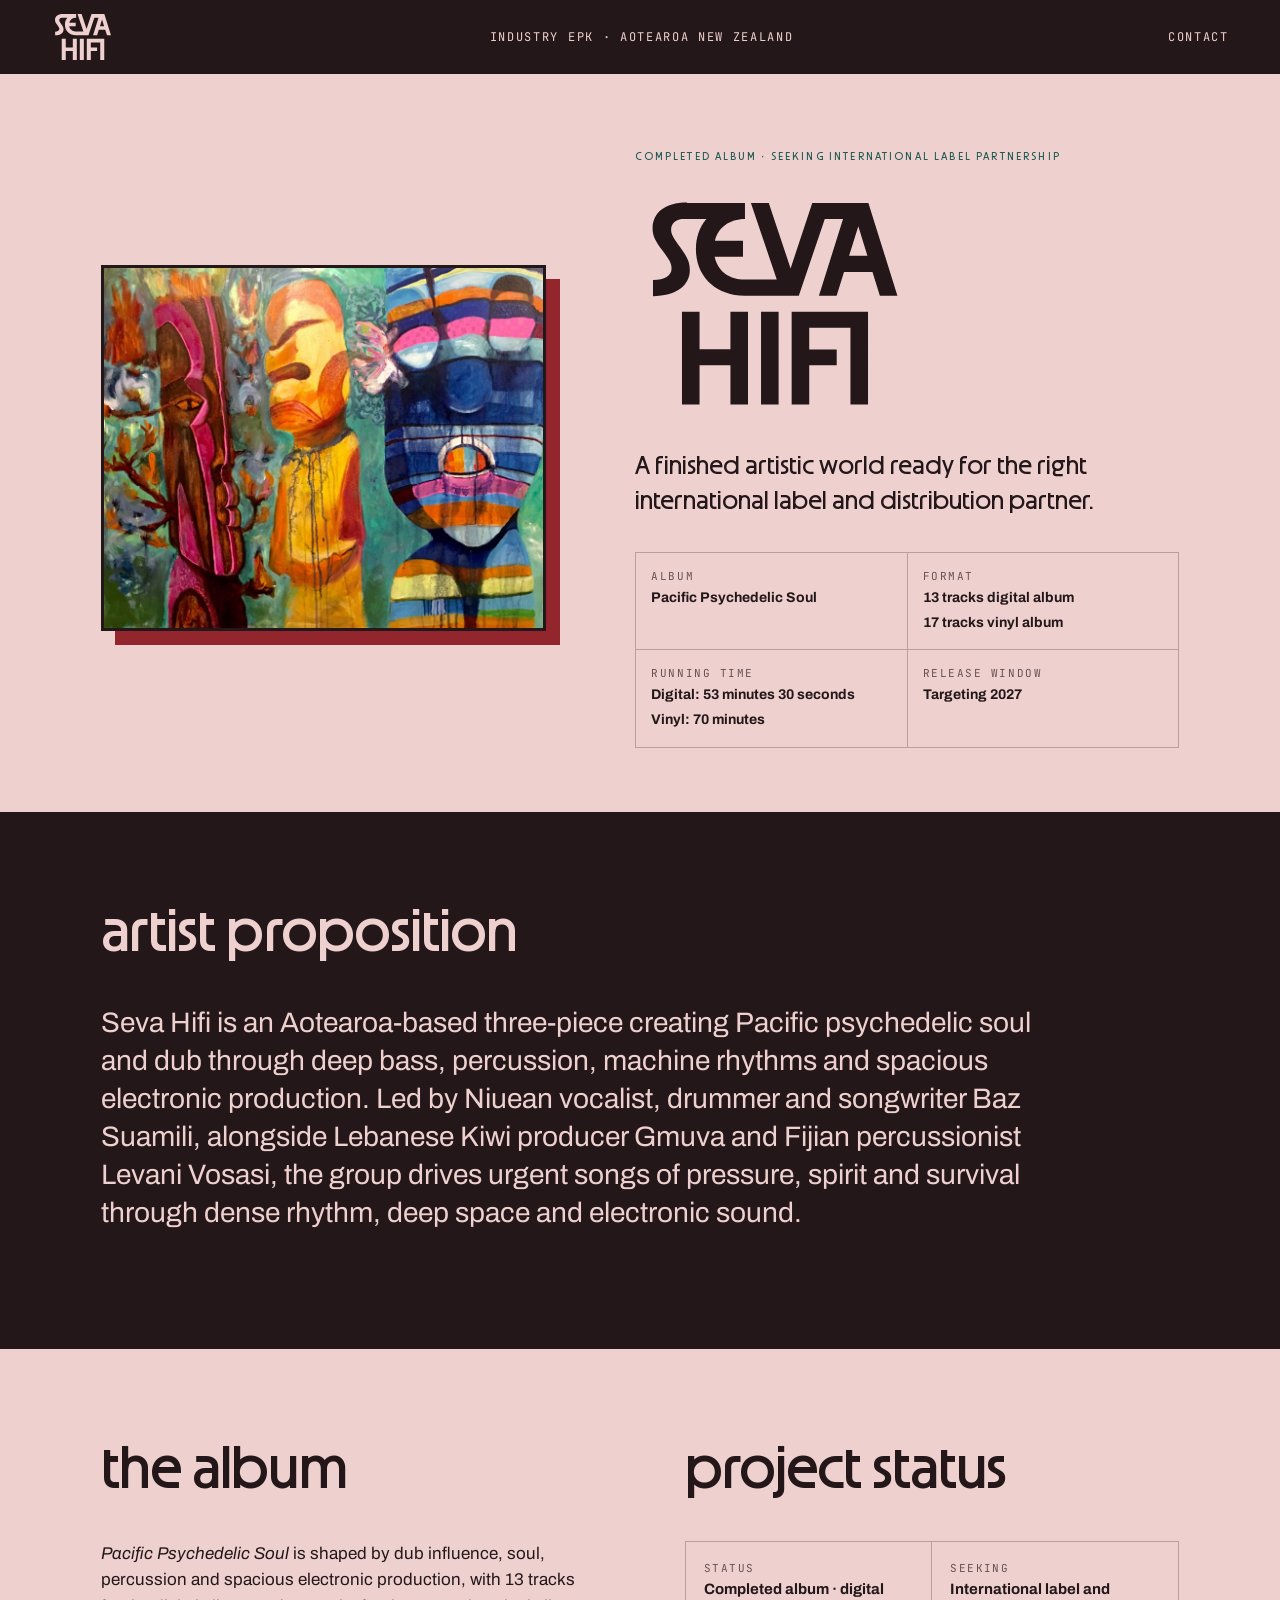
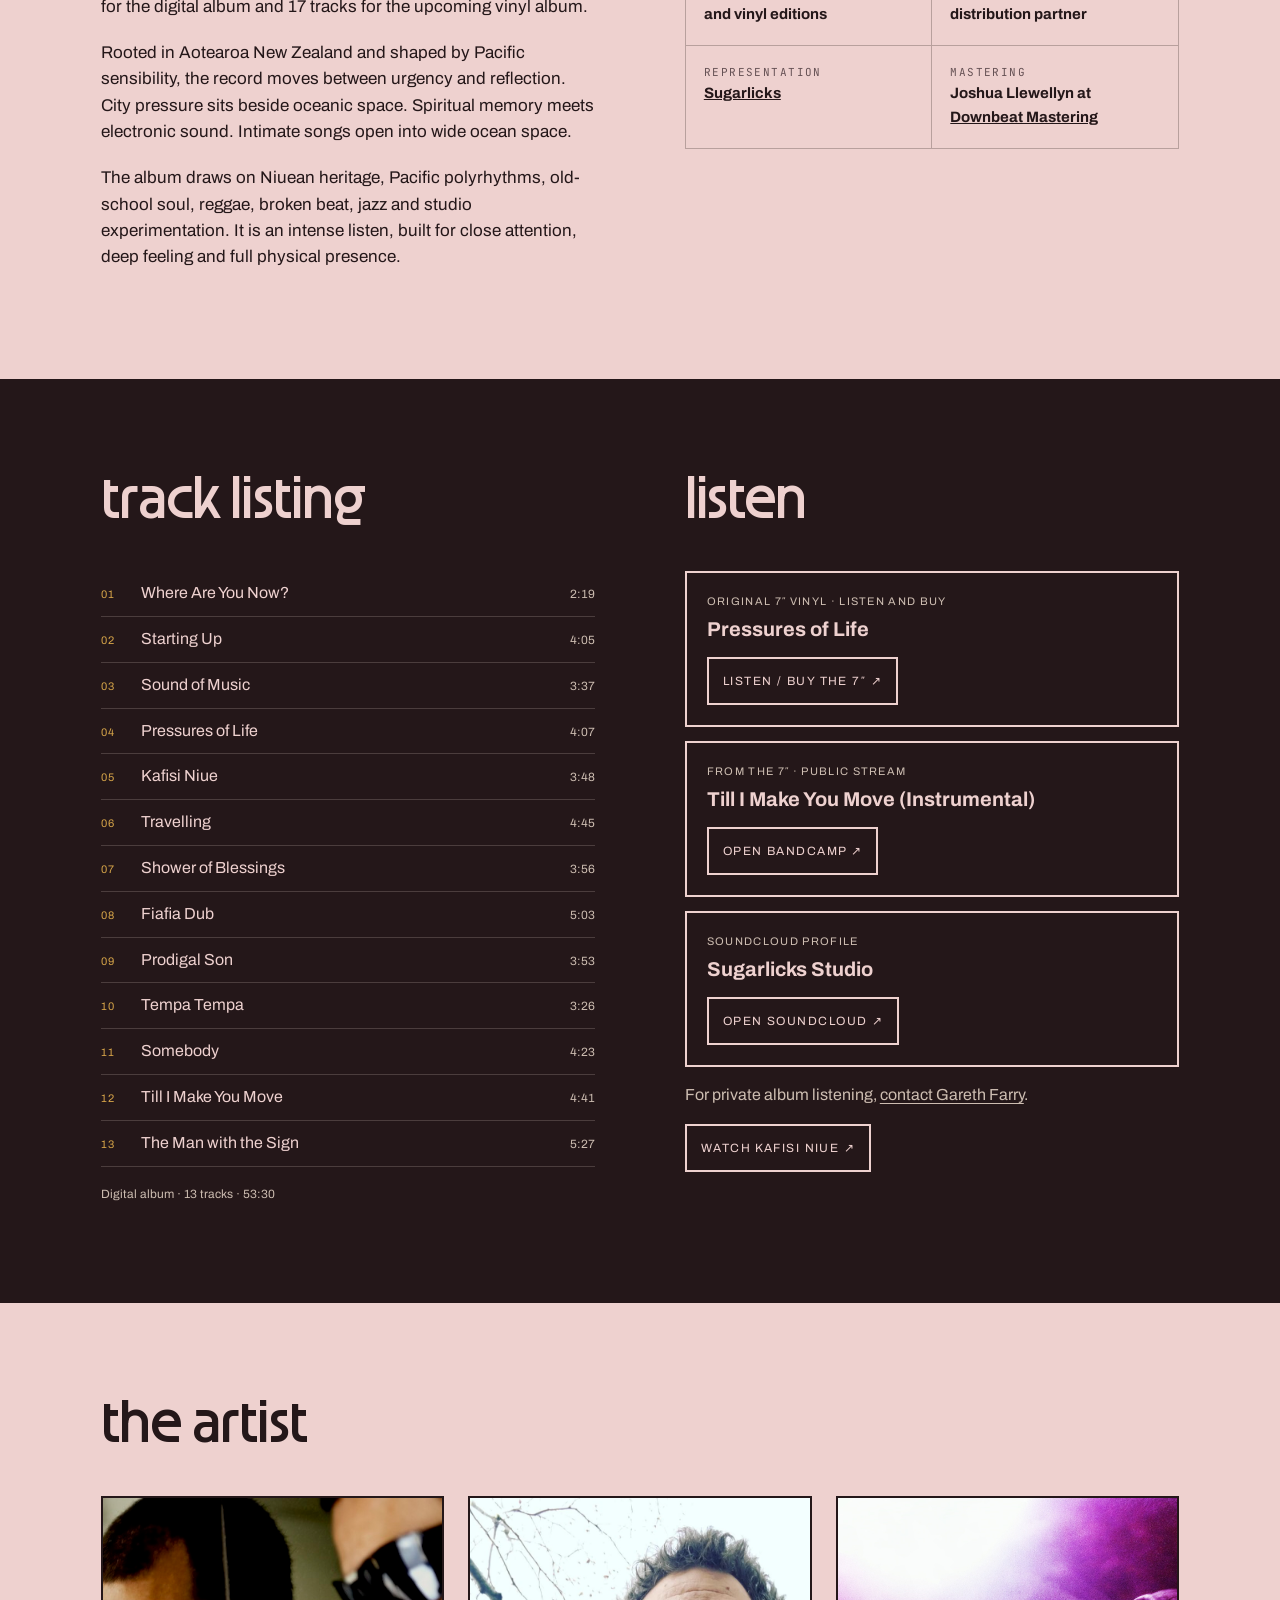
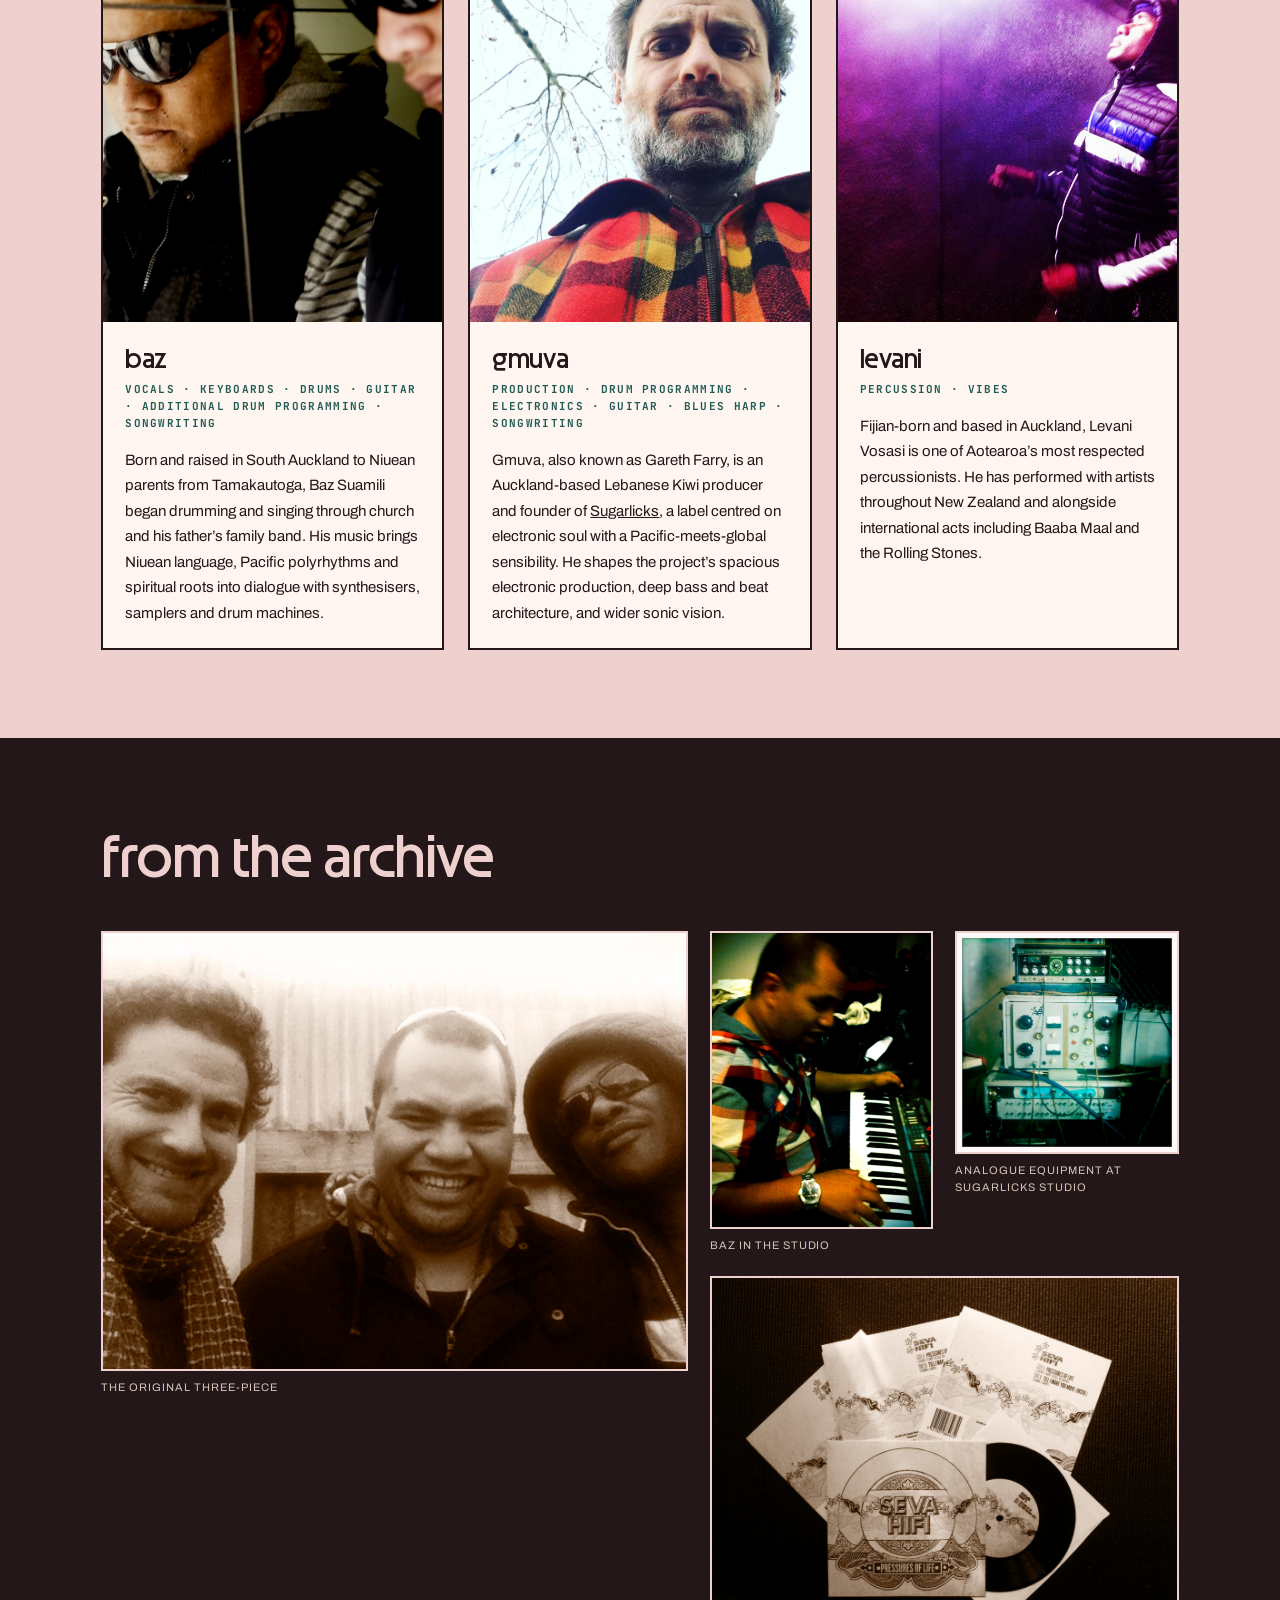
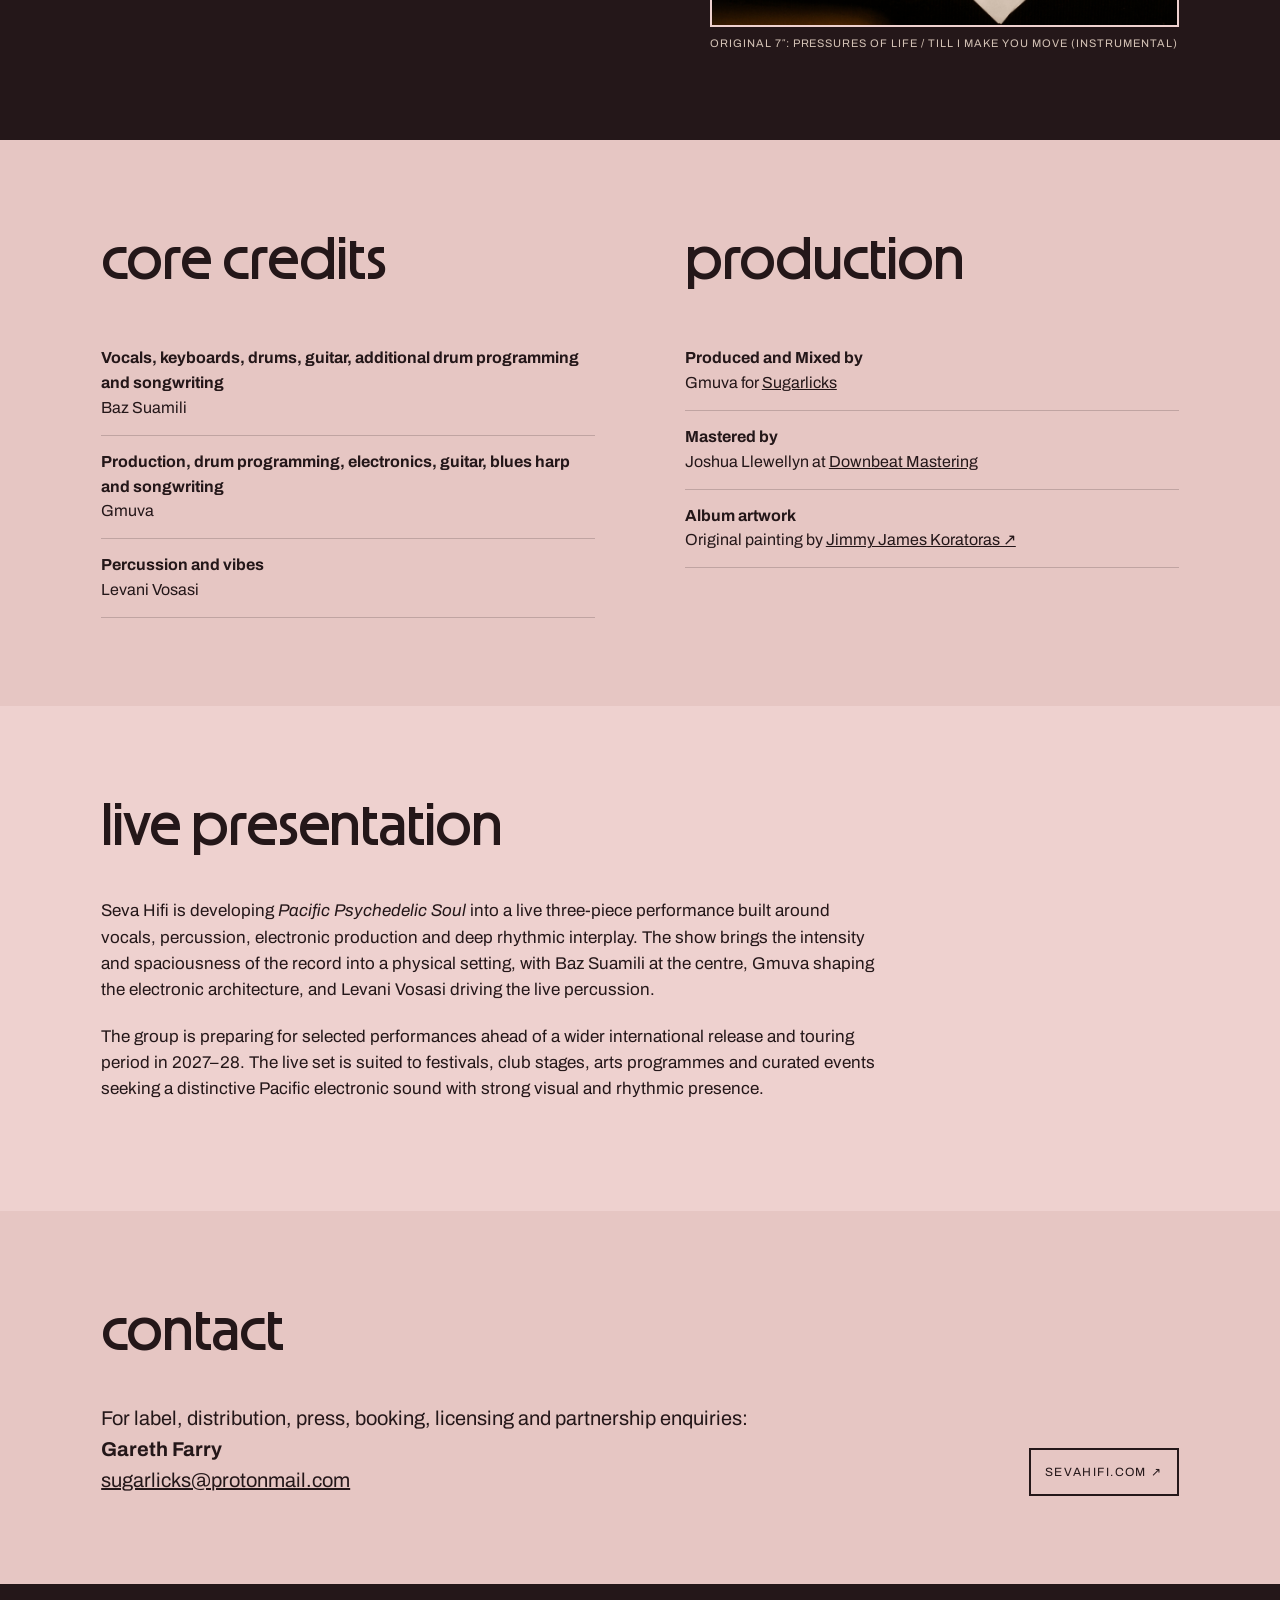
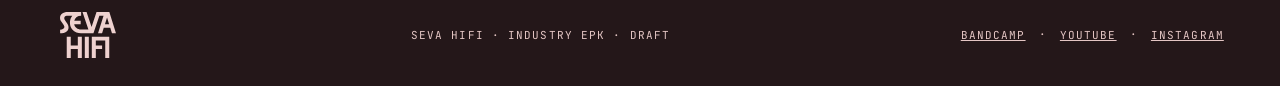
==== commit afd288ae: "Apply selected Seva Hifi logo and Dual Grafika typography" ====
--- a/epk/index.html
+++ b/epk/index.html
@@ -10,22 +10,21 @@
 <link rel="preconnect" href="https://fonts.gstatic.com" crossorigin>
 <link rel="stylesheet" href="https://fonts.googleapis.com/css2?family=Archivo:wght@400;500;600&amp;family=JetBrains+Mono:wght@400;500&amp;display=swap">
 
-<link rel="preload" href="../assets/fonts/Mona-Sans.woff2" as="font" type="font/woff2" crossorigin="anonymous">
+<link rel="preload" href="../assets/fonts/DualGrafika-v01.woff2" as="font" type="font/woff2" crossorigin="anonymous">
 <style>
 @font-face {
-  font-family: "Mona Sans";
-  src: url("../assets/fonts/Mona-Sans.woff2") format("woff2");
+  font-family: "Dual Grafika";
+  src: url("../assets/fonts/DualGrafika-v01.woff2") format("woff2");
   font-style: normal;
-  font-weight: 200 900;
-  font-stretch: 75% 125%;
+  font-weight: 100 900;
   font-display: swap;
 }
 
 
 :root{--ink:#241719;--bone:#eed1cf;--blush:#eed1cf;--rust:#225b54;--mustard:#d7a549;--muted:#655154;--red:#92262c;--max:1180px}
-*{box-sizing:border-box}html{scroll-behavior:smooth;scroll-padding-top:92px}body{margin:0;background:var(--blush);color:var(--ink);font-family:"Archivo",Arial,sans-serif;line-height:1.55}img{display:block;max-width:100%;height:auto}a{color:inherit}.nav{position:sticky;top:0;z-index:9;background:var(--ink);color:var(--bone);display:flex;justify-content:space-between;padding:15px 4vw;font-size:12px;letter-spacing:.14em;text-transform:uppercase}.nav strong{font-size:14px}.wrap{max-width:var(--max);margin:auto;padding:0 4vw}.hero{background:var(--blush);padding:74px 0 64px}.hero-grid{display:grid;grid-template-columns:minmax(0,.9fr) minmax(0,1.1fr);gap:7vw;align-items:center}.cover{border:3px solid var(--ink);box-shadow:14px 14px 0 var(--red)}.kicker{font-size:12px;letter-spacing:.18em;text-transform:uppercase;color:var(--rust);font-weight:700}.hero h1{font-family:"Mona Sans","Arial Black",Arial,sans-serif;font-weight:780;font-stretch:expanded;font-size:clamp(70px,10vw,148px);line-height:.8;letter-spacing:-.07em;margin:18px 0 30px;text-transform:uppercase}.hero .lead{font-size:clamp(20px,2.2vw,30px);line-height:1.24;max-width:720px}.facts{display:grid;grid-template-columns:repeat(2,1fr);border-top:1px solid rgba(21,14,11,.25);border-left:1px solid rgba(21,14,11,.25);margin-top:32px}.fact{padding:15px;border-right:1px solid rgba(21,14,11,.25);border-bottom:1px solid rgba(21,14,11,.25)}.fact small{display:block;font-size:11px;letter-spacing:.14em;text-transform:uppercase;color:var(--muted)}.fact strong{font-size:14px}.section{padding:88px 0}.dark{background:var(--ink);color:var(--bone)}.mustard{background:#e6c6c3}h2{font-family:"Mona Sans","Arial Black",Arial,sans-serif;font-weight:780;font-size:clamp(34px,5vw,70px);line-height:.95;letter-spacing:-.045em;text-transform:uppercase;margin:0 0 34px}.lede{font-size:clamp(20px,2.2vw,29px);line-height:1.35;max-width:950px}.copy{max-width:780px;font-size:17px}.copy p{margin:0 0 20px}.two{display:grid;grid-template-columns:repeat(2,minmax(0,1fr));gap:7vw}.status{display:grid;grid-template-columns:repeat(2,minmax(0,1fr));gap:0;border-top:1px solid rgba(246,234,220,.25);border-left:1px solid rgba(246,234,220,.25)}.status div{padding:18px;border-right:1px solid rgba(246,234,220,.25);border-bottom:1px solid rgba(246,234,220,.25)}.status small{display:block;text-transform:uppercase;letter-spacing:.13em;color:#cdbdb1;font-size:11px}.status strong{font-size:15px}.trackgrid{display:grid;grid-template-columns:repeat(2,minmax(0,1fr));gap:7vw}.tracklist{counter-reset:t}.track{display:grid;grid-template-columns:34px 1fr;gap:10px;padding:10px 0;border-bottom:1px solid rgba(246,234,220,.18)}.track:before{counter-increment:t;content:counter(t,decimal-leading-zero);font-size:11px;color:var(--mustard);letter-spacing:.1em}.listen-card{border:2px solid var(--bone);padding:20px;margin-bottom:14px}.listen-card small{display:block;color:#cdbdb1;text-transform:uppercase;letter-spacing:.12em;font-size:11px}.listen-card strong{display:block;font-size:20px;margin:4px 0 12px}.button{display:inline-block;border:2px solid currentColor;padding:10px 14px;text-decoration:none;text-transform:uppercase;font-size:11px;letter-spacing:.12em}.artists{display:grid;grid-template-columns:repeat(3,minmax(0,1fr));gap:24px}.artist{background:#fff6f2;border:2px solid var(--ink)}.artist .photo{aspect-ratio:4/5;overflow:hidden;background:#ddd}.artist .photo img{width:100%;height:100%;object-fit:cover}.artist.baz img{object-position:50% 30%}.artist.gmuva img{object-position:50% 35%}.artist.levani img{object-position:52% 30%}.artist-copy{padding:22px}.artist h3{font-family:"Mona Sans","Arial Black",Arial,sans-serif;font-weight:780;font-size:30px;letter-spacing:-.04em;text-transform:uppercase;margin:0}.role{font-size:11px;letter-spacing:.12em;text-transform:uppercase;color:var(--rust);font-weight:700;margin:4px 0 16px}.artist p{font-size:15px;line-height:1.7;margin:0}.archive{display:grid;grid-template-columns:1.25fr 1fr;gap:22px}.archive-grid{display:grid;grid-template-columns:repeat(2,minmax(0,1fr));gap:22px}.archive figure{margin:0}.archive img{width:100%;height:auto;border:2px solid var(--bone)}figcaption{font-size:11px;text-transform:uppercase;letter-spacing:.09em;color:#d3c2b5;margin-top:8px}.credits{display:grid;grid-template-columns:repeat(2,minmax(0,1fr));gap:7vw}.credit-list{margin:0;padding:0;list-style:none}.credit-list li{padding:14px 0;border-bottom:1px solid rgba(21,14,11,.18)}.credit-list strong{display:block}.contact{display:flex;justify-content:space-between;gap:40px;align-items:end}.contact p{font-size:20px;margin:0}.footer{background:var(--ink);color:#e4c6c4;padding:24px 4vw;display:flex;justify-content:space-between;font-size:11px;letter-spacing:.1em;text-transform:uppercase}
+*{box-sizing:border-box}html{scroll-behavior:smooth;scroll-padding-top:92px}body{margin:0;background:var(--blush);color:var(--ink);font-family:"Archivo",Arial,sans-serif;line-height:1.55}img{display:block;max-width:100%;height:auto}a{color:inherit}.nav{position:sticky;top:0;z-index:9;background:var(--ink);color:var(--bone);display:flex;justify-content:space-between;padding:15px 4vw;font-size:12px;letter-spacing:.14em;text-transform:uppercase}.nav strong{font-size:14px}.wrap{max-width:var(--max);margin:auto;padding:0 4vw}.hero{background:var(--blush);padding:74px 0 64px}.hero-grid{display:grid;grid-template-columns:minmax(0,.9fr) minmax(0,1.1fr);gap:7vw;align-items:center}.cover{border:3px solid var(--ink);box-shadow:14px 14px 0 var(--red)}.kicker{font-size:12px;letter-spacing:.18em;text-transform:uppercase;color:var(--rust);font-weight:700}.hero h1{font-family:"Dual Grafika",Arial,sans-serif;font-weight:500;font-stretch:expanded;font-size:clamp(70px,10vw,148px);line-height:.8;letter-spacing:-.07em;margin:18px 0 30px;text-transform:uppercase}.hero .lead{font-size:clamp(20px,2.2vw,30px);line-height:1.24;max-width:720px}.facts{display:grid;grid-template-columns:repeat(2,1fr);border-top:1px solid rgba(21,14,11,.25);border-left:1px solid rgba(21,14,11,.25);margin-top:32px}.fact{padding:15px;border-right:1px solid rgba(21,14,11,.25);border-bottom:1px solid rgba(21,14,11,.25)}.fact small{display:block;font-size:11px;letter-spacing:.14em;text-transform:uppercase;color:var(--muted)}.fact strong{font-size:14px}.section{padding:88px 0}.dark{background:var(--ink);color:var(--bone)}.mustard{background:#e6c6c3}h2{font-family:"Dual Grafika",Arial,sans-serif;font-weight:500;font-size:clamp(34px,5vw,70px);line-height:.95;letter-spacing:-.045em;text-transform:uppercase;margin:0 0 34px}.lede{font-size:clamp(20px,2.2vw,29px);line-height:1.35;max-width:950px}.copy{max-width:780px;font-size:17px}.copy p{margin:0 0 20px}.two{display:grid;grid-template-columns:repeat(2,minmax(0,1fr));gap:7vw}.status{display:grid;grid-template-columns:repeat(2,minmax(0,1fr));gap:0;border-top:1px solid rgba(246,234,220,.25);border-left:1px solid rgba(246,234,220,.25)}.status div{padding:18px;border-right:1px solid rgba(246,234,220,.25);border-bottom:1px solid rgba(246,234,220,.25)}.status small{display:block;text-transform:uppercase;letter-spacing:.13em;color:#cdbdb1;font-size:11px}.status strong{font-size:15px}.trackgrid{display:grid;grid-template-columns:repeat(2,minmax(0,1fr));gap:7vw}.tracklist{counter-reset:t}.track{display:grid;grid-template-columns:34px 1fr;gap:10px;padding:10px 0;border-bottom:1px solid rgba(246,234,220,.18)}.track:before{counter-increment:t;content:counter(t,decimal-leading-zero);font-size:11px;color:var(--mustard);letter-spacing:.1em}.listen-card{border:2px solid var(--bone);padding:20px;margin-bottom:14px}.listen-card small{display:block;color:#cdbdb1;text-transform:uppercase;letter-spacing:.12em;font-size:11px}.listen-card strong{display:block;font-size:20px;margin:4px 0 12px}.button{display:inline-block;border:2px solid currentColor;padding:10px 14px;text-decoration:none;text-transform:uppercase;font-size:11px;letter-spacing:.12em}.artists{display:grid;grid-template-columns:repeat(3,minmax(0,1fr));gap:24px}.artist{background:#fff6f2;border:2px solid var(--ink)}.artist .photo{aspect-ratio:4/5;overflow:hidden;background:#ddd}.artist .photo img{width:100%;height:100%;object-fit:cover}.artist.baz img{object-position:50% 30%}.artist.gmuva img{object-position:50% 35%}.artist.levani img{object-position:52% 30%}.artist-copy{padding:22px}.artist h3{font-family:"Dual Grafika",Arial,sans-serif;font-weight:500;font-size:30px;letter-spacing:-.04em;text-transform:uppercase;margin:0}.role{font-size:11px;letter-spacing:.12em;text-transform:uppercase;color:var(--rust);font-weight:700;margin:4px 0 16px}.artist p{font-size:15px;line-height:1.7;margin:0}.archive{display:grid;grid-template-columns:1.25fr 1fr;gap:22px}.archive-grid{display:grid;grid-template-columns:repeat(2,minmax(0,1fr));gap:22px}.archive figure{margin:0}.archive img{width:100%;height:auto;border:2px solid var(--bone)}figcaption{font-size:11px;text-transform:uppercase;letter-spacing:.09em;color:#d3c2b5;margin-top:8px}.credits{display:grid;grid-template-columns:repeat(2,minmax(0,1fr));gap:7vw}.credit-list{margin:0;padding:0;list-style:none}.credit-list li{padding:14px 0;border-bottom:1px solid rgba(21,14,11,.18)}.credit-list strong{display:block}.contact{display:flex;justify-content:space-between;gap:40px;align-items:end}.contact p{font-size:20px;margin:0}.footer{background:var(--ink);color:#e4c6c4;padding:24px 4vw;display:flex;justify-content:space-between;font-size:11px;letter-spacing:.1em;text-transform:uppercase}
 @media(max-width:800px){.hero-grid,.two,.trackgrid,.credits{grid-template-columns:1fr}.hero h1{font-size:24vw}.facts,.status{grid-template-columns:1fr}.artists{grid-template-columns:1fr}.archive{grid-template-columns:1fr}.contact{display:block}.contact .button{margin-top:24px}.nav span{display:none}.section{padding:64px 0}}
-.hero h1{font-family:"Mona Sans","Arial Black",Arial,sans-serif;font-weight:850;font-variation-settings:"wght" 850,"wdth" 100,"opsz" 72;letter-spacing:-.035em}
+.hero h1{font-family:"Dual Grafika",Arial,sans-serif;font-weight:500;font-variation-settings:"wght" 95;letter-spacing:-.035em}
 .track{grid-template-columns:30px minmax(0,1fr) auto;align-items:baseline}
 .track time{font-size:12px;font-variant-numeric:tabular-nums;color:#cdbdb1;white-space:nowrap}
 .album-runtime{font-size:12px;color:#cdbdb1;margin-top:18px}
@@ -34,7 +33,7 @@
 
 .nav{align-items:center;gap:16px}
 .nav a{min-height:44px;display:inline-flex;align-items:center}
-.nav strong,h2,.artist h3{font-family:"Mona Sans","Arial Black",Arial,sans-serif;font-weight:780}
+.nav strong,h2,.artist h3{font-family:"Dual Grafika",Arial,sans-serif;font-weight:500}
 .kicker,.fact small,.status small,.role,.nav,.footer{font-family:"JetBrains Mono",monospace}
 .cover{width:100%;height:auto}
 .fact,.status div,.artist-copy{min-width:0}
@@ -47,14 +46,23 @@
 
 
 .hero h1,h2,.artist h3,.nav strong{text-transform:lowercase;font-feature-settings:"liga" 0,"clig" 0,"calt" 0;font-variant-ligatures:none}
+
+h2,.artist h3 {font-variation-settings:"wght" 95;font-weight:500;font-synthesis:none;letter-spacing:-.015em;line-height:1.1;font-feature-settings:"ss05" 0,"liga" 0,"clig" 0,"calt" 0}
+.hero .lead,.kicker {font-family:"Dual Grafika",Arial,sans-serif;font-variation-settings:"wght" 84;font-weight:400;font-synthesis:none;font-feature-settings:"ss05" 0,"liga" 0,"clig" 0,"calt" 0}
+.nav {min-height:74px;padding-block:8px}
+.nav-logo {display:block;width:64px;height:auto}
+.hero h1.epk-wordmark {margin:18px 0 24px;line-height:1;font-size:inherit}
+.epk-wordmark img {width:clamp(220px,22vw,280px);height:auto}
+.footer-brand img {width:64px;height:auto}
+@media(max-width:800px){.epk-wordmark img{width:210px}}
 </style>
 </head>
 <body>
-<nav class="nav" aria-label="EPK navigation"><a href="../" aria-label="Seva Hifi homepage"><strong>seva hifi</strong></a><span>Industry EPK · Aotearoa New Zealand</span><a href="#contact">Contact</a></nav>
+<nav class="nav" aria-label="EPK navigation"><a href="../" aria-label="Seva Hifi homepage"><img class="nav-logo" src="../assets/brand/seva-hifi-logo-rose.svg" alt="" width="1976" height="1674"></a><span>Industry EPK · Aotearoa New Zealand</span><a href="#contact">Contact</a></nav>
 <header class="hero">
 <div class="wrap hero-grid">
 <img class="cover" src="../assets/images/pacific-psychedelic-soul-cover.jpg" alt="Pacific Psychedelic Soul cover painting, with layered figures in blue, ochre, green and pink" width="1800" height="1479">
-<div><div class="kicker">Completed album · seeking international label partnership</div><h1>seva<br>hifi</h1><p class="lead">A finished artistic world ready for the right international label and distribution partner.</p>
+<div><div class="kicker">Completed album · seeking international label partnership</div><h1 class="epk-wordmark"><img src="../assets/brand/seva-hifi-logo-ink.svg" alt="Seva Hifi" width="1976" height="1674"></h1><p class="lead">A finished artistic world ready for the right international label and distribution partner.</p>
 <div class="facts"><div class="fact"><small>Album</small><strong>Pacific Psychedelic Soul</strong></div><div class="fact"><small>Format</small><strong>13 tracks digital album<br>17 tracks vinyl album</strong></div><div class="fact"><small>Running time</small><strong>Digital: 53 minutes 30 seconds<br>Vinyl: 70 minutes</strong></div><div class="fact"><small>Release window</small><strong>Targeting 2027</strong></div></div></div>
 </div></header>
 <section class="section dark"><div class="wrap"><h2>Artist proposition</h2><p class="lede">Seva Hifi is an Aotearoa-based three-piece creating Pacific psychedelic soul and dub through deep bass, percussion, machine rhythms and spacious electronic production. Led by Niuean vocalist, drummer and songwriter Baz Suamili, alongside Lebanese Kiwi producer Gmuva and Fijian percussionist Levani Vosasi, the group drives urgent songs of pressure, spirit and survival through dense rhythm, deep space and electronic sound.</p></div></section>
@@ -65,5 +73,6 @@
 <section class="section mustard"><div class="wrap credits"><div><h2>Core credits</h2><ul class="credit-list"><li><strong>Vocals, keyboards, drums, guitar, additional drum programming and songwriting</strong>Baz Suamili</li><li><strong>Production, drum programming, electronics, guitar, blues harp and songwriting</strong>Gmuva</li><li><strong>Percussion and vibes</strong>Levani Vosasi</li></ul></div><div><h2>Production</h2><ul class="credit-list"><li><strong>Produced and Mixed by</strong>Gmuva for <a href="https://sugarlicks.bandcamp.com/" target="_blank" rel="noopener">Sugarlicks</a></li><li><strong>Mastered by</strong>Joshua Llewellyn at <a href="https://www.downbeatmastering.co.nz/" target="_blank" rel="noopener">Downbeat Mastering</a></li><li><strong>Album artwork</strong>Original painting by <a href="https://www.koratoras.com/" target="_blank" rel="noopener">Jimmy James Koratoras ↗</a></li></ul></div></div></section>
 <section class="section"><div class="wrap"><h2>Live presentation</h2><div class="copy"><p>Seva Hifi is developing <em>Pacific Psychedelic Soul</em> into a live three-piece performance built around vocals, percussion, electronic production and deep rhythmic interplay. The show brings the intensity and spaciousness of the record into a physical setting, with Baz Suamili at the centre, Gmuva shaping the electronic architecture, and Levani Vosasi driving the live percussion.</p><p>The group is preparing for selected performances ahead of a wider international release and touring period in 2027–28. The live set is suited to festivals, club stages, arts programmes and curated events seeking a distinctive Pacific electronic sound with strong visual and rhythmic presence.</p></div></div></section>
 <section class="section mustard" id="contact"><div class="wrap contact"><div><h2>Contact</h2><p>For label, distribution, press, booking, licensing and partnership enquiries:<br><strong>Gareth Farry</strong><br><a href="mailto:sugarlicks@protonmail.com">sugarlicks@protonmail.com</a></p></div><a class="button" href="https://sevahifi.com">sevahifi.com ↗</a></div></section>
-<footer class="footer"><span>Seva Hifi · Industry EPK · draft</span><span><a href="https://sevahifi.bandcamp.com/album/pressures-of-life">Bandcamp</a> · <a href="https://www.youtube.com/@sugarlicks">YouTube</a> · <a href="https://www.instagram.com/sevahifi">Instagram</a></span></footer>
+<footer class="footer"><a class="footer-brand" href="../" aria-label="Seva Hifi homepage"><img src="../assets/brand/seva-hifi-logo-rose.svg" alt="" width="1976" height="1674" loading="lazy"></a><span>Seva Hifi · Industry EPK · draft</span><span><a href="https://sevahifi.bandcamp.com/album/pressures-of-life">Bandcamp</a> · <a href="https://www.youtube.com/@sugarlicks">YouTube</a> · <a href="https://www.instagram.com/sevahifi">Instagram</a></span></footer>
 </body></html>
+
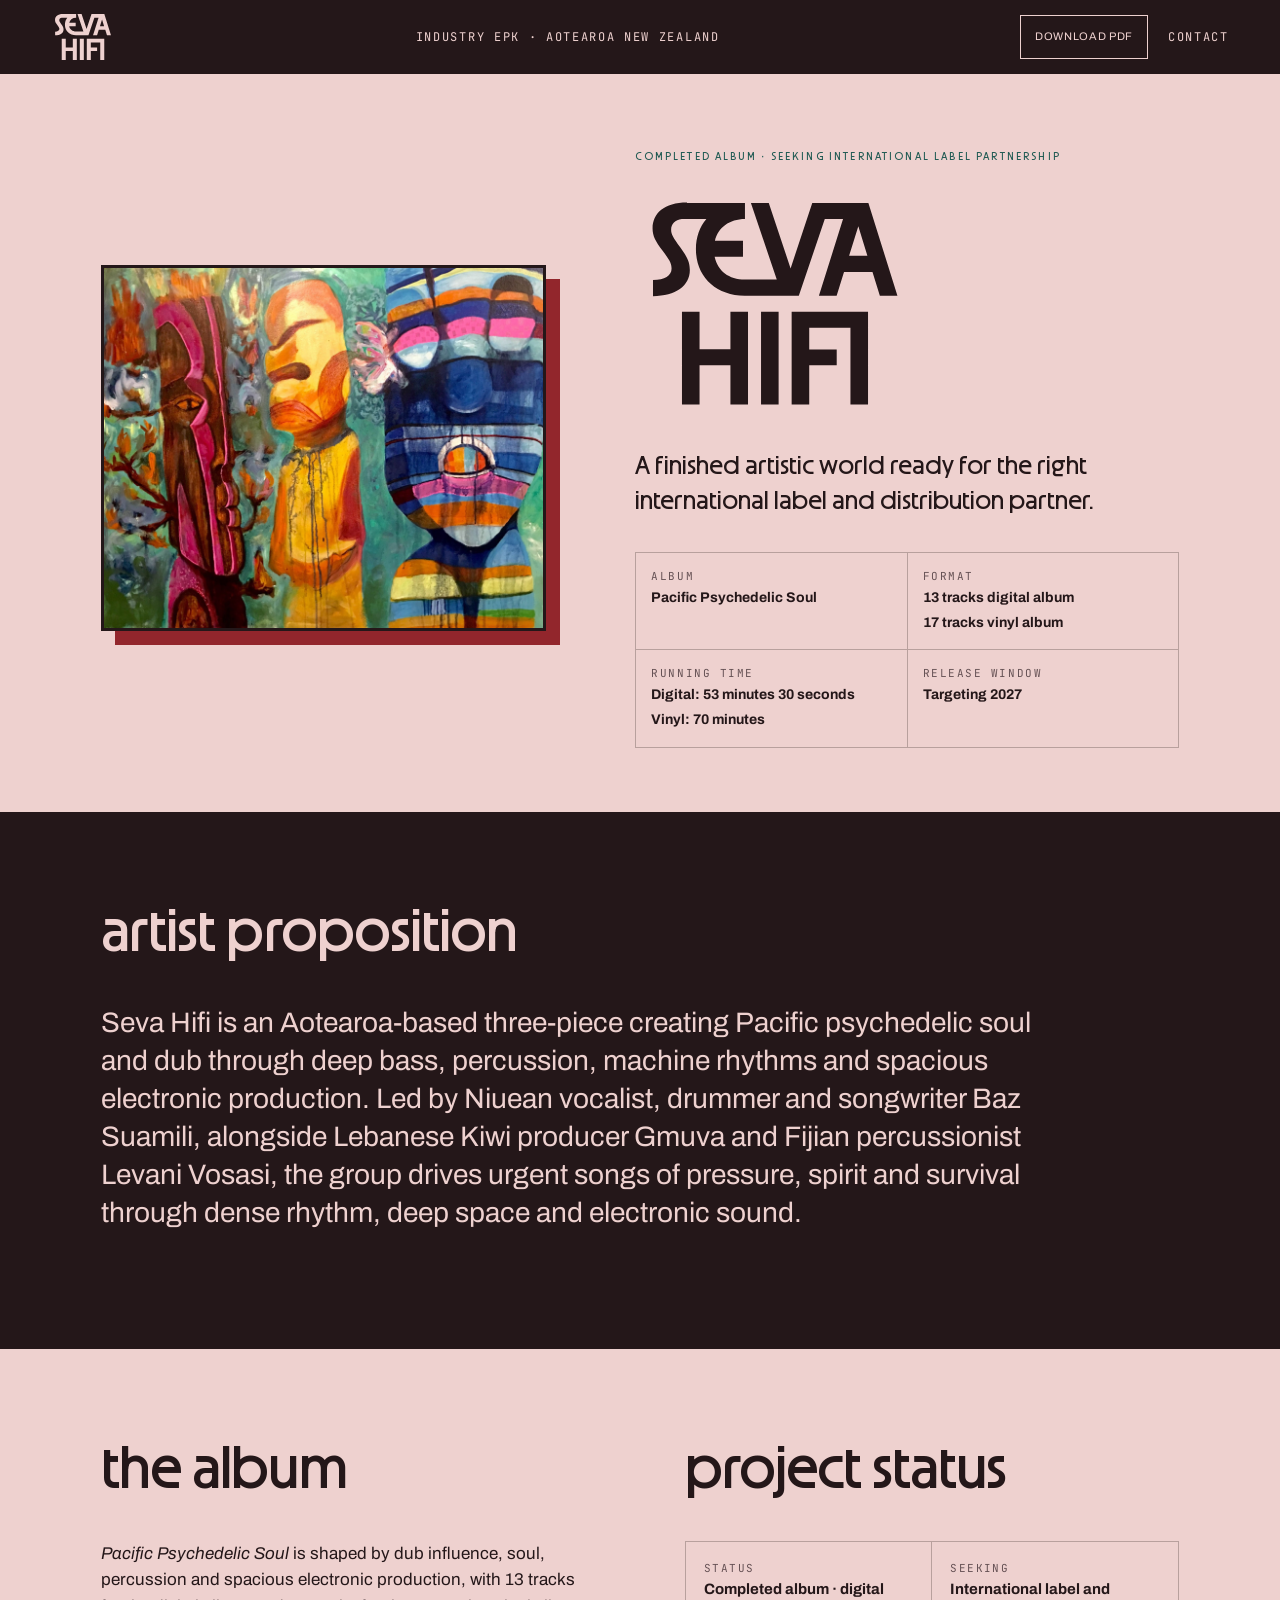
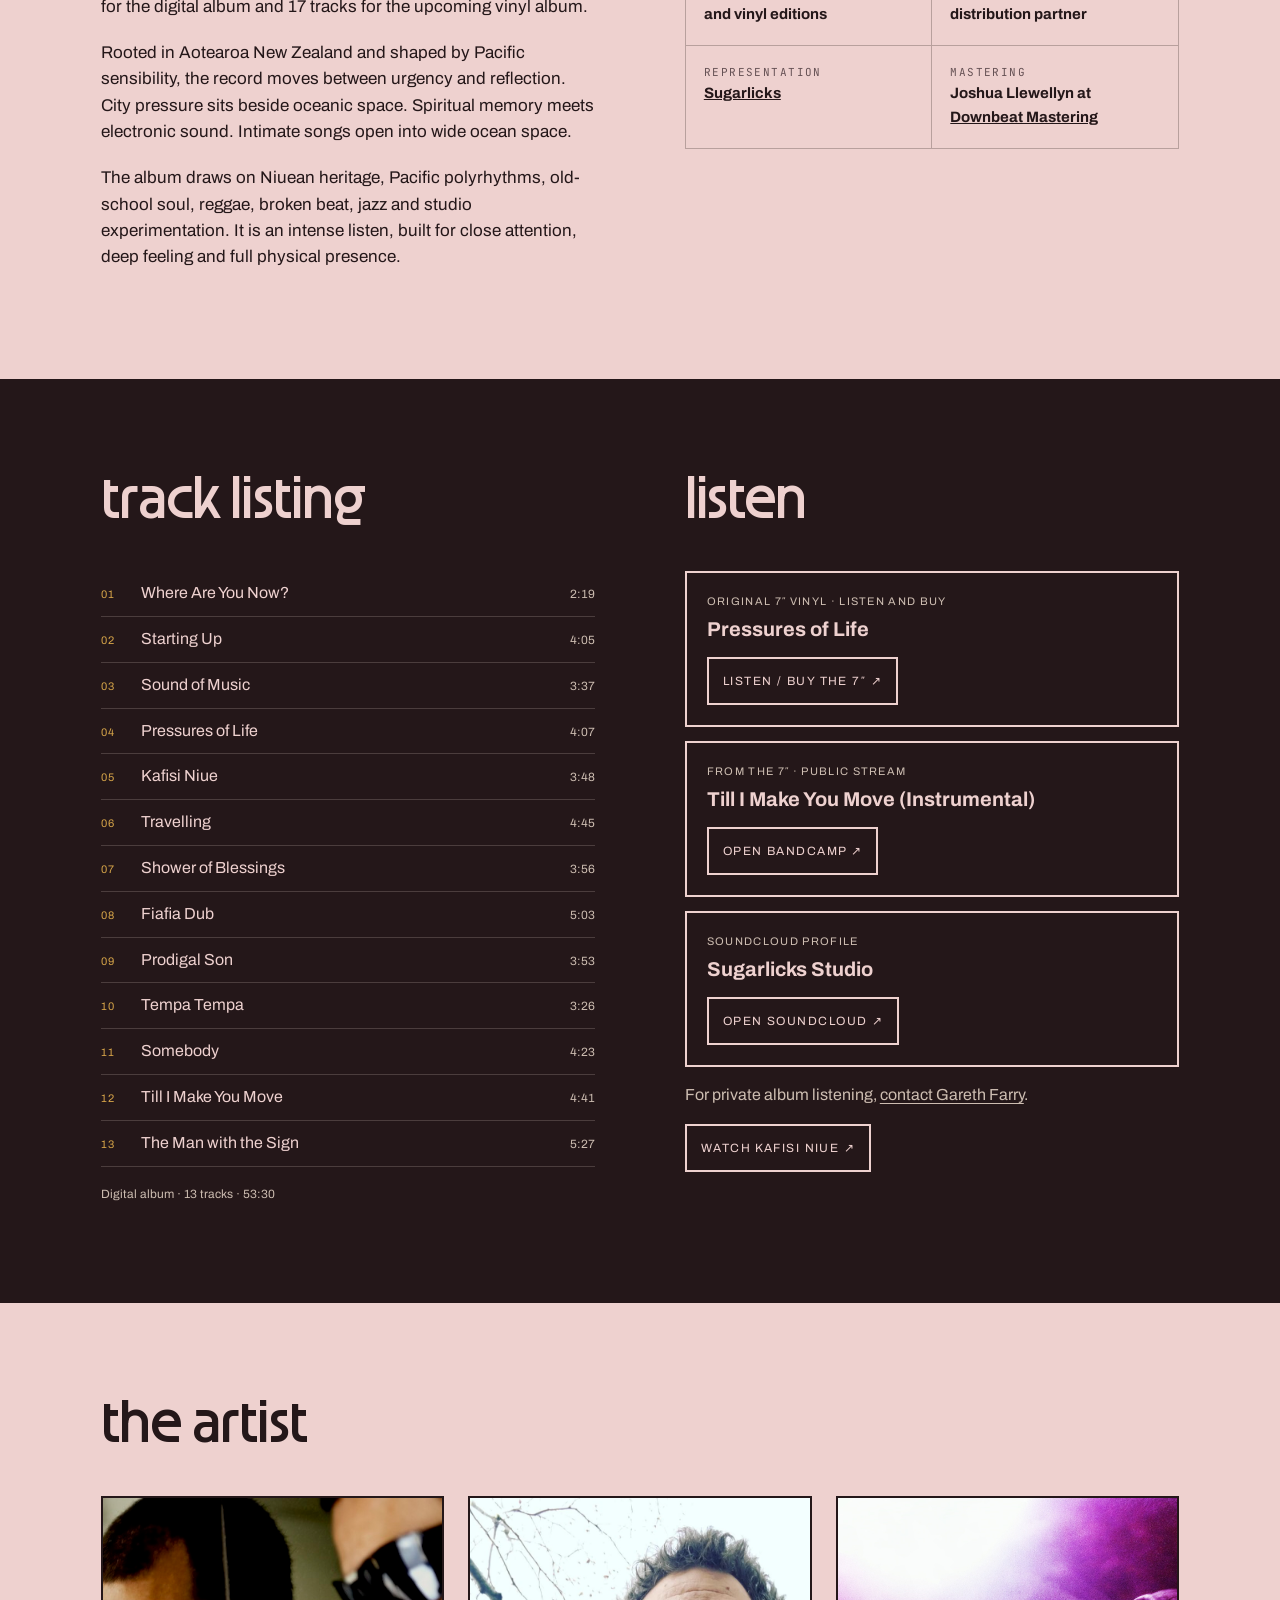
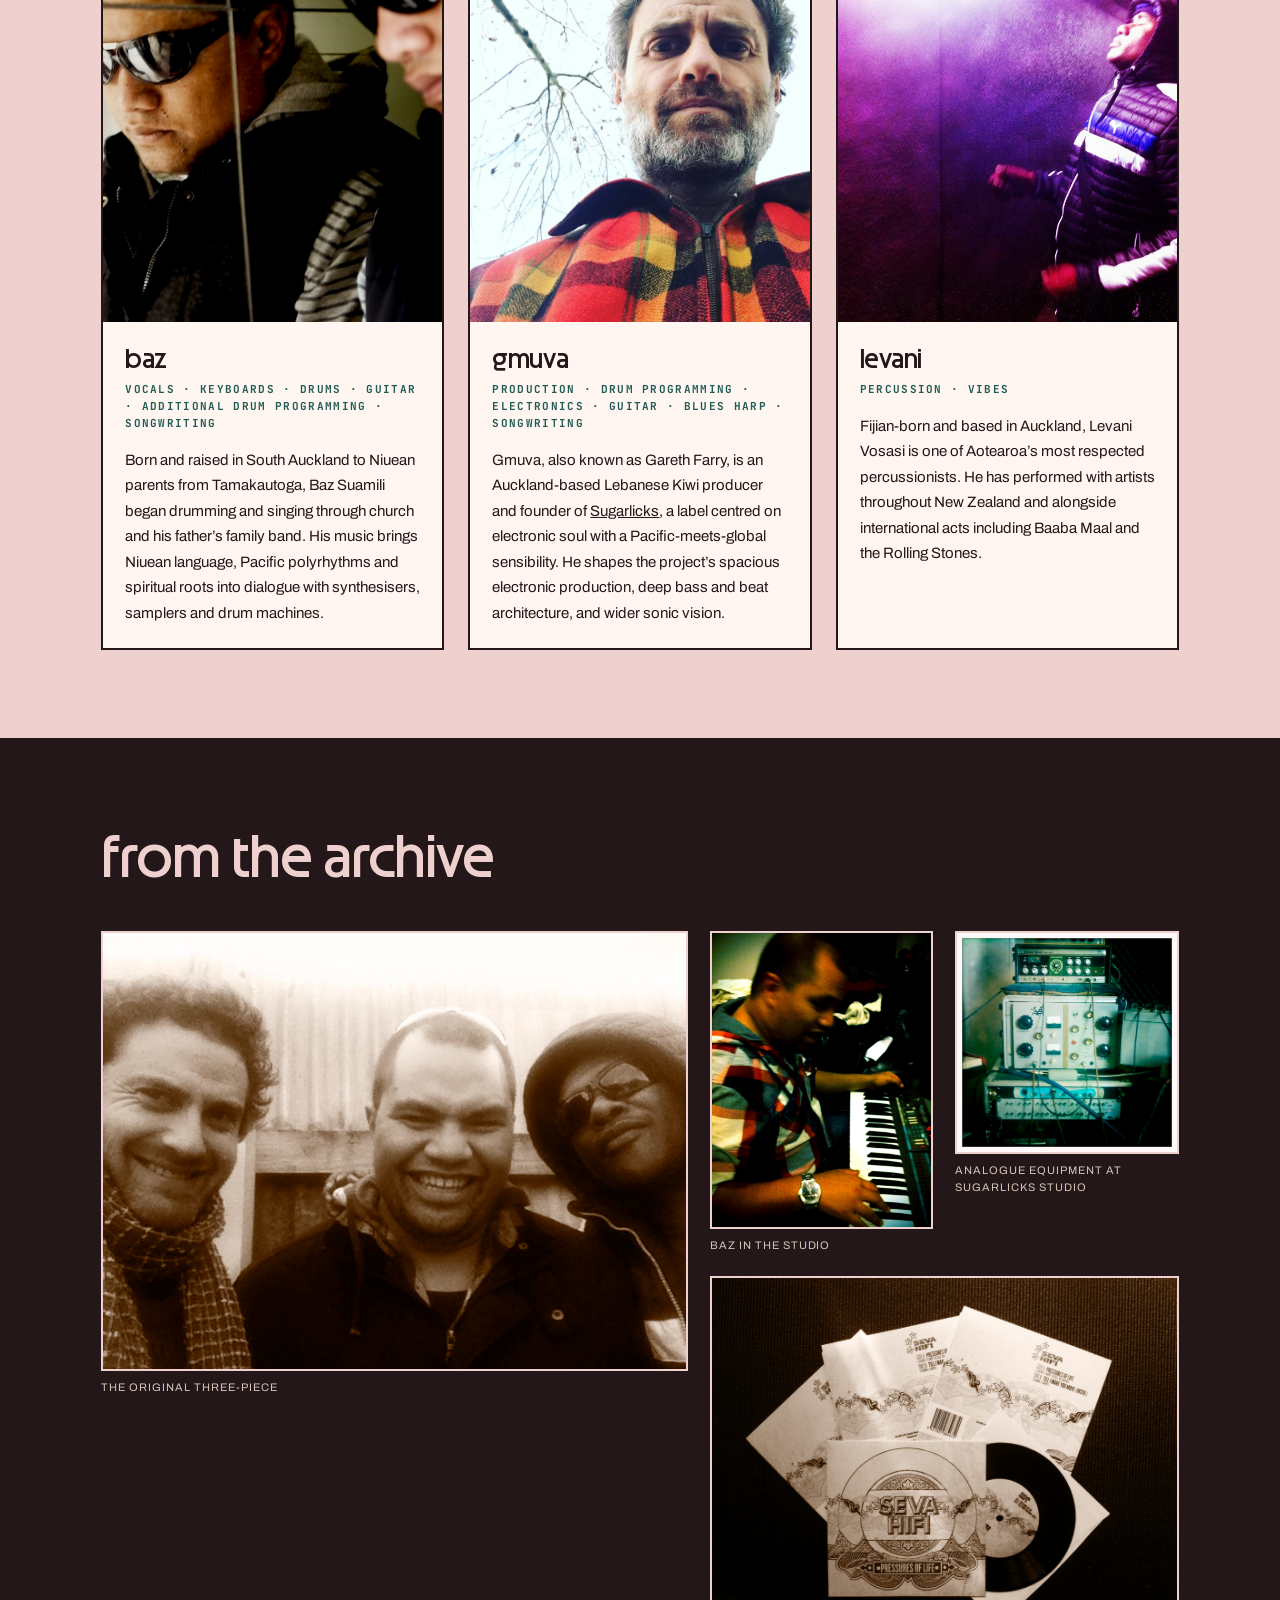
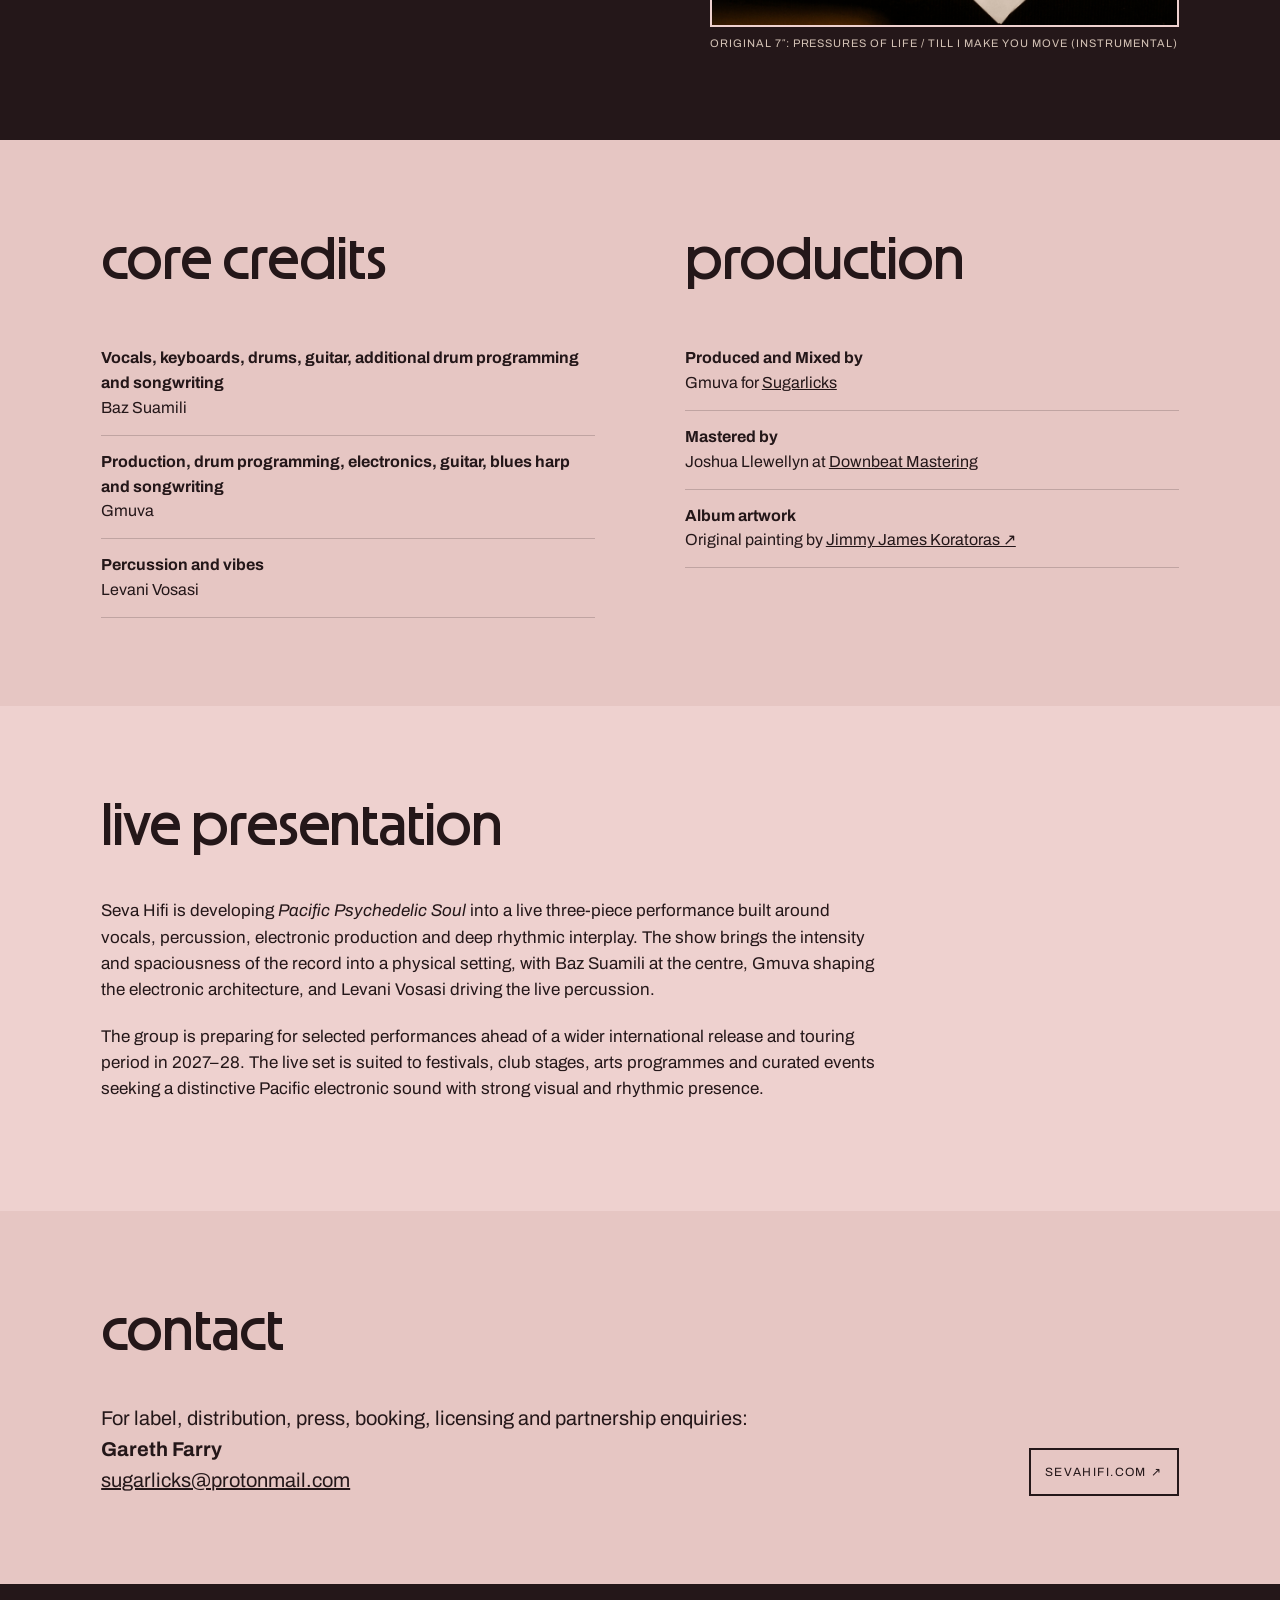
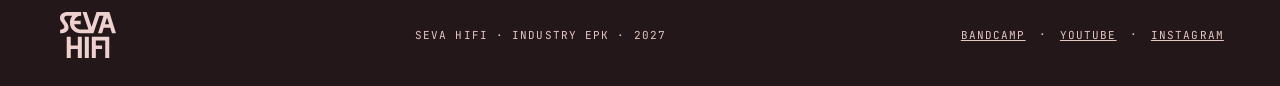
==== commit ec62a9bf: "Clarify album title, add logo favicons and downloadable 2027 EPK" ====
--- a/epk/index.html
+++ b/epk/index.html
@@ -6,6 +6,10 @@
 <title>Seva Hifi – Industry EPK</title>
 <meta name="robots" content="noindex,nofollow">
 <meta name="theme-color" content="#eed1cf">
+<link rel="icon" type="image/svg+xml" href="../favicon.svg?v=2027-logo">
+<link rel="icon" sizes="16x16 32x32 48x48" href="../favicon.ico?v=2027-logo">
+<link rel="apple-touch-icon" sizes="180x180" href="../apple-touch-icon.png?v=2027-logo">
+<link rel="alternate" type="application/pdf" href="downloads/seva-hifi-epk-2027.pdf" title="Seva Hifi Industry EPK 2027 - download PDF">
 <link rel="preconnect" href="https://fonts.googleapis.com">
 <link rel="preconnect" href="https://fonts.gstatic.com" crossorigin>
 <link rel="stylesheet" href="https://fonts.googleapis.com/css2?family=Archivo:wght@400;500;600&amp;family=JetBrains+Mono:wght@400;500&amp;display=swap">
@@ -55,10 +59,14 @@
 .epk-wordmark img {width:clamp(220px,22vw,280px);height:auto}
 .footer-brand img {width:64px;height:auto}
 @media(max-width:800px){.epk-wordmark img{width:210px}}
+.nav-actions{display:flex;align-items:center;gap:20px}
+.nav .download-button{border:1px solid var(--bone);min-height:44px;padding:8px 14px;font-size:11px;letter-spacing:.06em}
+.nav .download-button:hover{background:var(--bone);color:var(--ink)}
+@media(max-width:480px){.nav-actions{gap:14px}.nav .download-button{padding-inline:11px}.nav{letter-spacing:.08em}}
 </style>
 </head>
 <body>
-<nav class="nav" aria-label="EPK navigation"><a href="../" aria-label="Seva Hifi homepage"><img class="nav-logo" src="../assets/brand/seva-hifi-logo-rose.svg" alt="" width="1976" height="1674"></a><span>Industry EPK · Aotearoa New Zealand</span><a href="#contact">Contact</a></nav>
+<nav class="nav" aria-label="EPK navigation"><a href="../" aria-label="Seva Hifi homepage"><img class="nav-logo" src="../assets/brand/seva-hifi-logo-rose.svg" alt="" width="1976" height="1674"></a><span>Industry EPK · Aotearoa New Zealand</span><div class="nav-actions"><a class="button download-button" href="downloads/seva-hifi-epk-2027.pdf" download>Download PDF</a><a href="#contact">Contact</a></div></nav>
 <header class="hero">
 <div class="wrap hero-grid">
 <img class="cover" src="../assets/images/pacific-psychedelic-soul-cover.jpg" alt="Pacific Psychedelic Soul cover painting, with layered figures in blue, ochre, green and pink" width="1800" height="1479">
@@ -73,6 +81,6 @@
 <section class="section mustard"><div class="wrap credits"><div><h2>Core credits</h2><ul class="credit-list"><li><strong>Vocals, keyboards, drums, guitar, additional drum programming and songwriting</strong>Baz Suamili</li><li><strong>Production, drum programming, electronics, guitar, blues harp and songwriting</strong>Gmuva</li><li><strong>Percussion and vibes</strong>Levani Vosasi</li></ul></div><div><h2>Production</h2><ul class="credit-list"><li><strong>Produced and Mixed by</strong>Gmuva for <a href="https://sugarlicks.bandcamp.com/" target="_blank" rel="noopener">Sugarlicks</a></li><li><strong>Mastered by</strong>Joshua Llewellyn at <a href="https://www.downbeatmastering.co.nz/" target="_blank" rel="noopener">Downbeat Mastering</a></li><li><strong>Album artwork</strong>Original painting by <a href="https://www.koratoras.com/" target="_blank" rel="noopener">Jimmy James Koratoras ↗</a></li></ul></div></div></section>
 <section class="section"><div class="wrap"><h2>Live presentation</h2><div class="copy"><p>Seva Hifi is developing <em>Pacific Psychedelic Soul</em> into a live three-piece performance built around vocals, percussion, electronic production and deep rhythmic interplay. The show brings the intensity and spaciousness of the record into a physical setting, with Baz Suamili at the centre, Gmuva shaping the electronic architecture, and Levani Vosasi driving the live percussion.</p><p>The group is preparing for selected performances ahead of a wider international release and touring period in 2027–28. The live set is suited to festivals, club stages, arts programmes and curated events seeking a distinctive Pacific electronic sound with strong visual and rhythmic presence.</p></div></div></section>
 <section class="section mustard" id="contact"><div class="wrap contact"><div><h2>Contact</h2><p>For label, distribution, press, booking, licensing and partnership enquiries:<br><strong>Gareth Farry</strong><br><a href="mailto:sugarlicks@protonmail.com">sugarlicks@protonmail.com</a></p></div><a class="button" href="https://sevahifi.com">sevahifi.com ↗</a></div></section>
-<footer class="footer"><a class="footer-brand" href="../" aria-label="Seva Hifi homepage"><img src="../assets/brand/seva-hifi-logo-rose.svg" alt="" width="1976" height="1674" loading="lazy"></a><span>Seva Hifi · Industry EPK · draft</span><span><a href="https://sevahifi.bandcamp.com/album/pressures-of-life">Bandcamp</a> · <a href="https://www.youtube.com/@sugarlicks">YouTube</a> · <a href="https://www.instagram.com/sevahifi">Instagram</a></span></footer>
+<footer class="footer"><a class="footer-brand" href="../" aria-label="Seva Hifi homepage"><img src="../assets/brand/seva-hifi-logo-rose.svg" alt="" width="1976" height="1674" loading="lazy"></a><span>Seva Hifi · Industry EPK · 2027</span><span><a href="https://sevahifi.bandcamp.com/album/pressures-of-life">Bandcamp</a> · <a href="https://www.youtube.com/@sugarlicks">YouTube</a> · <a href="https://www.instagram.com/sevahifi">Instagram</a></span></footer>
 </body></html>
 
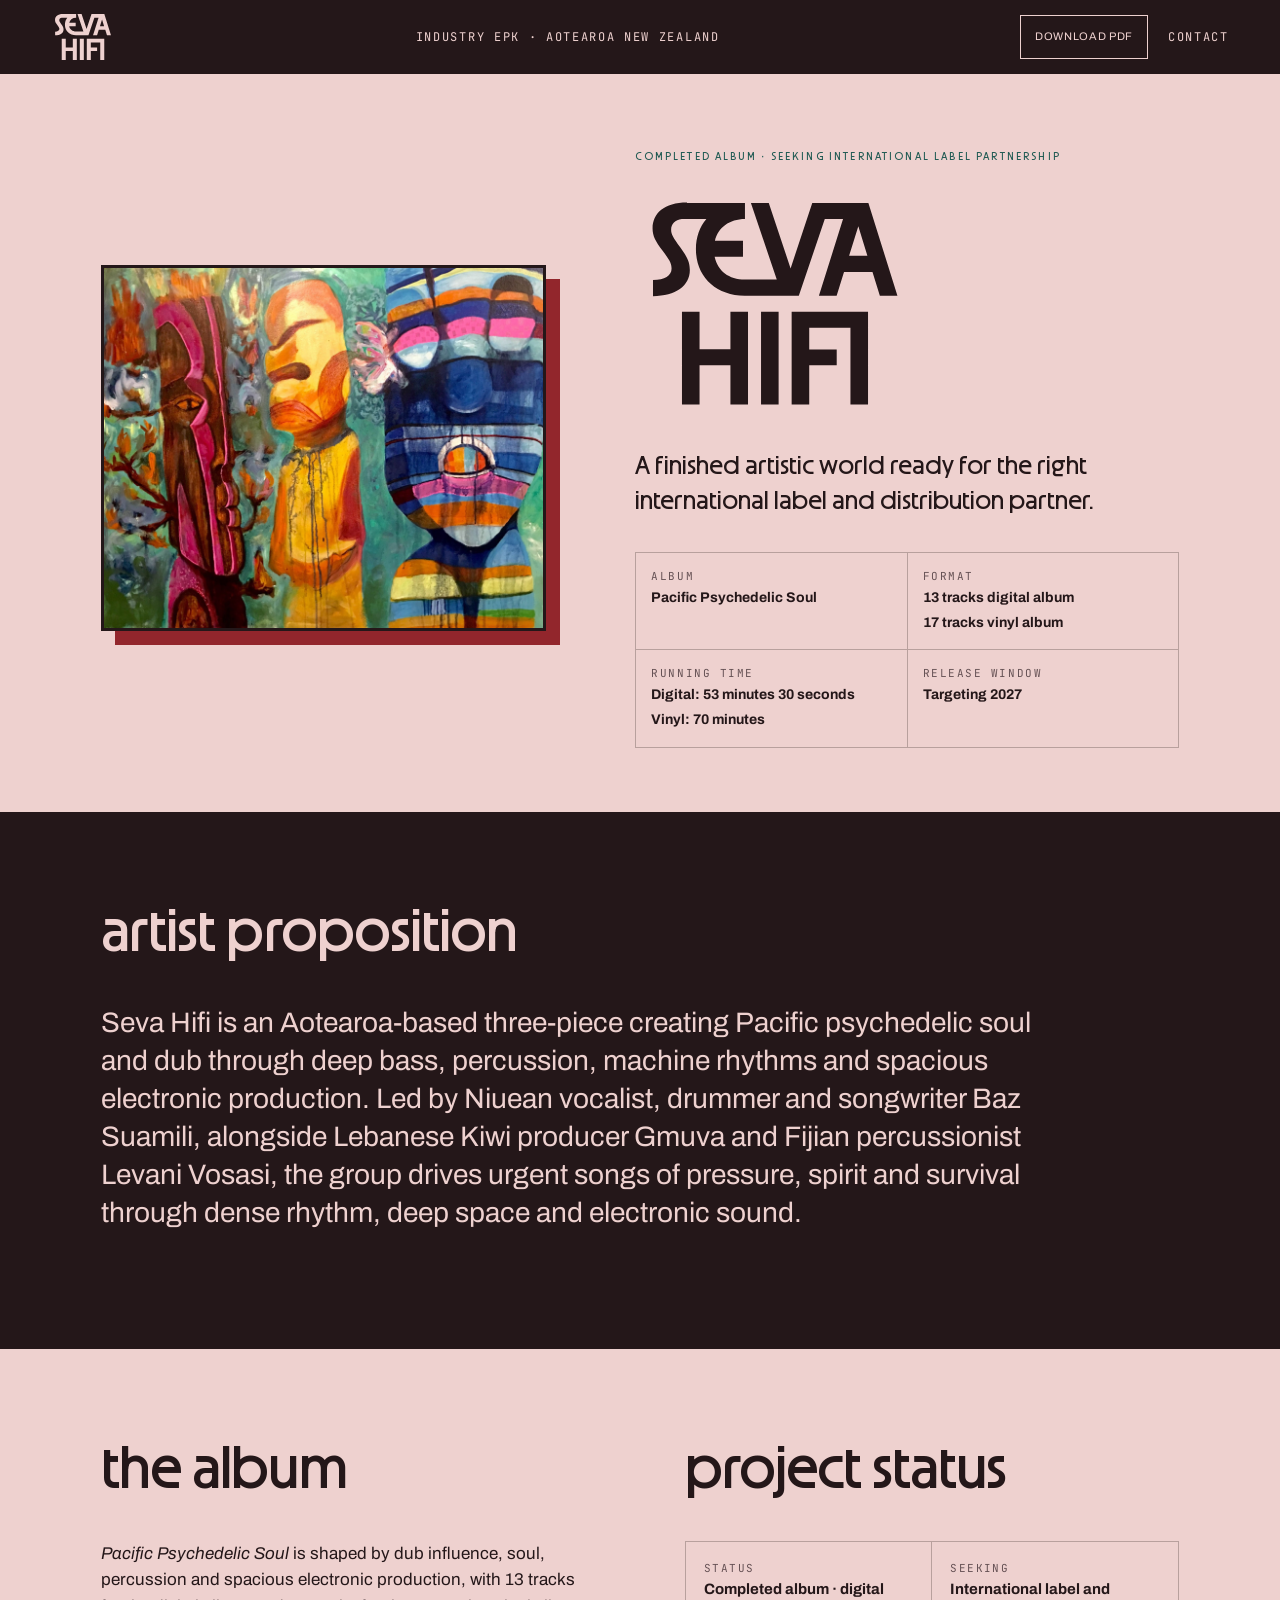
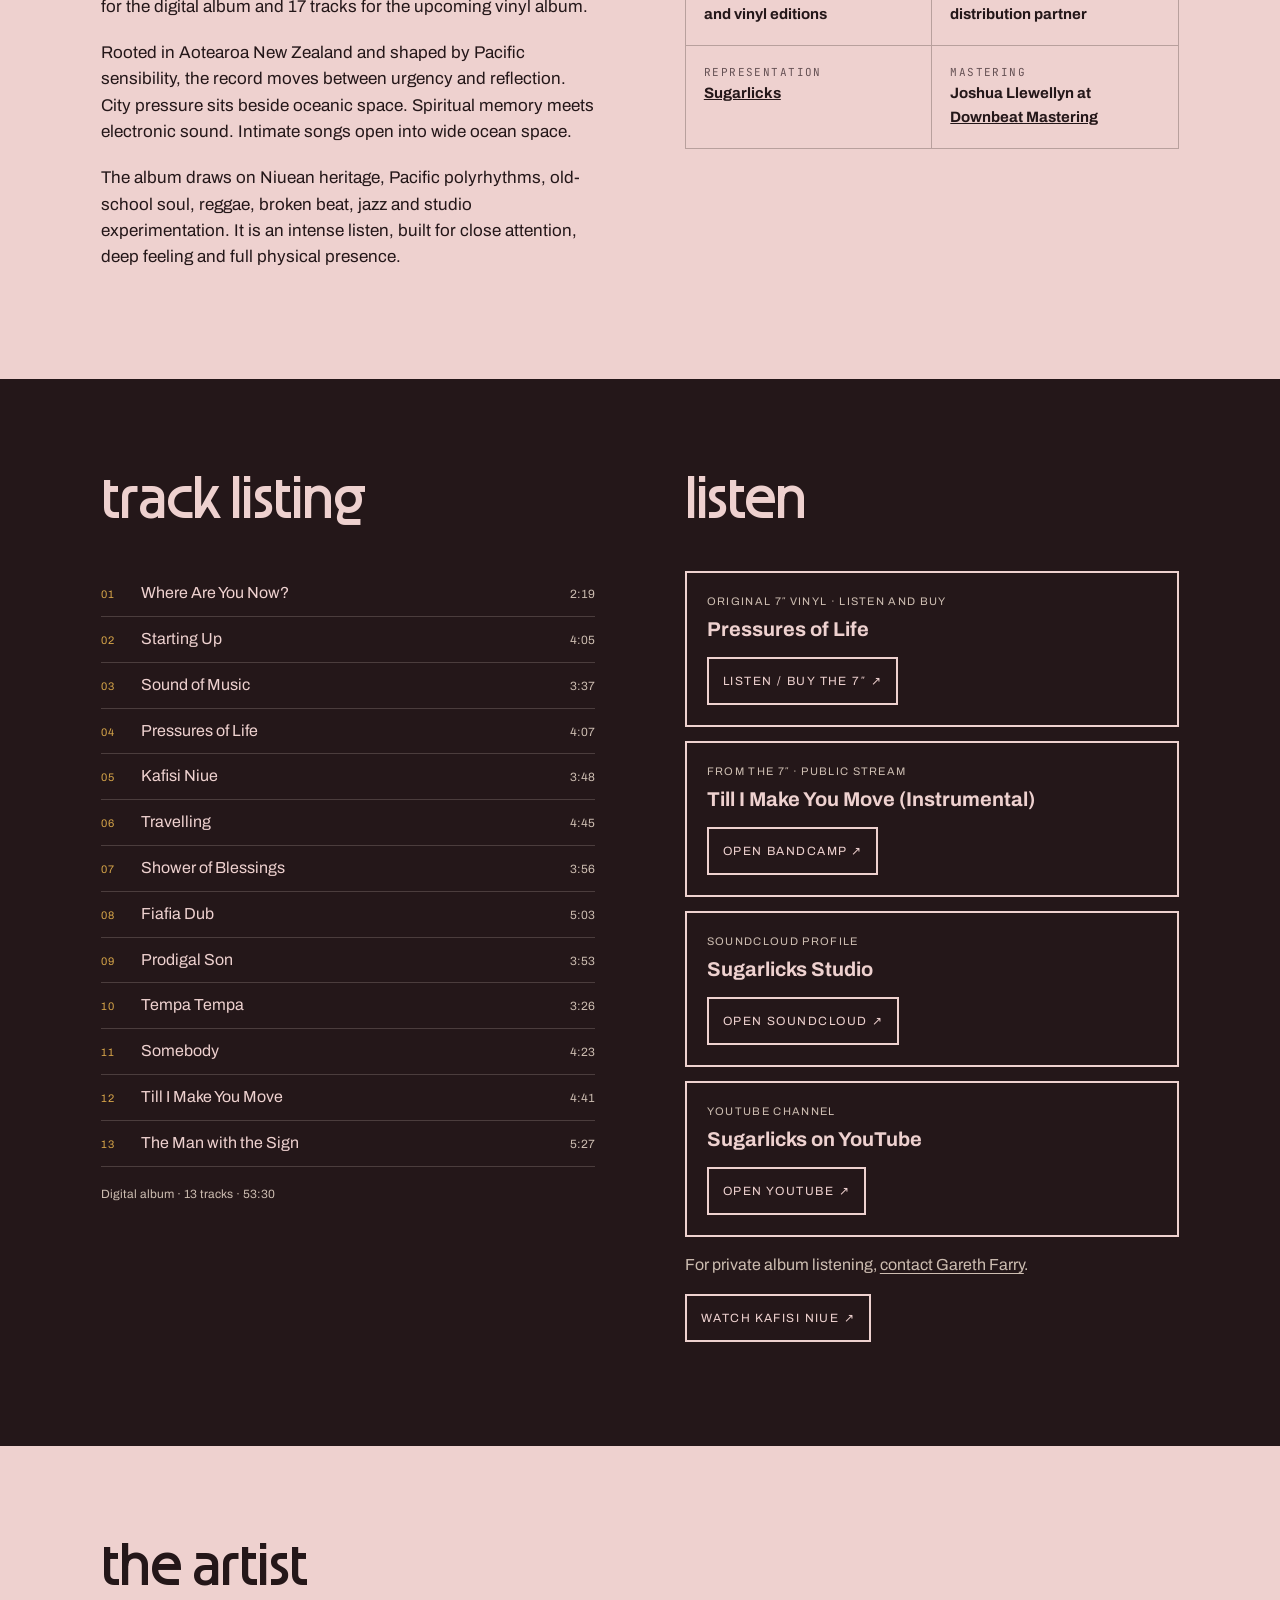
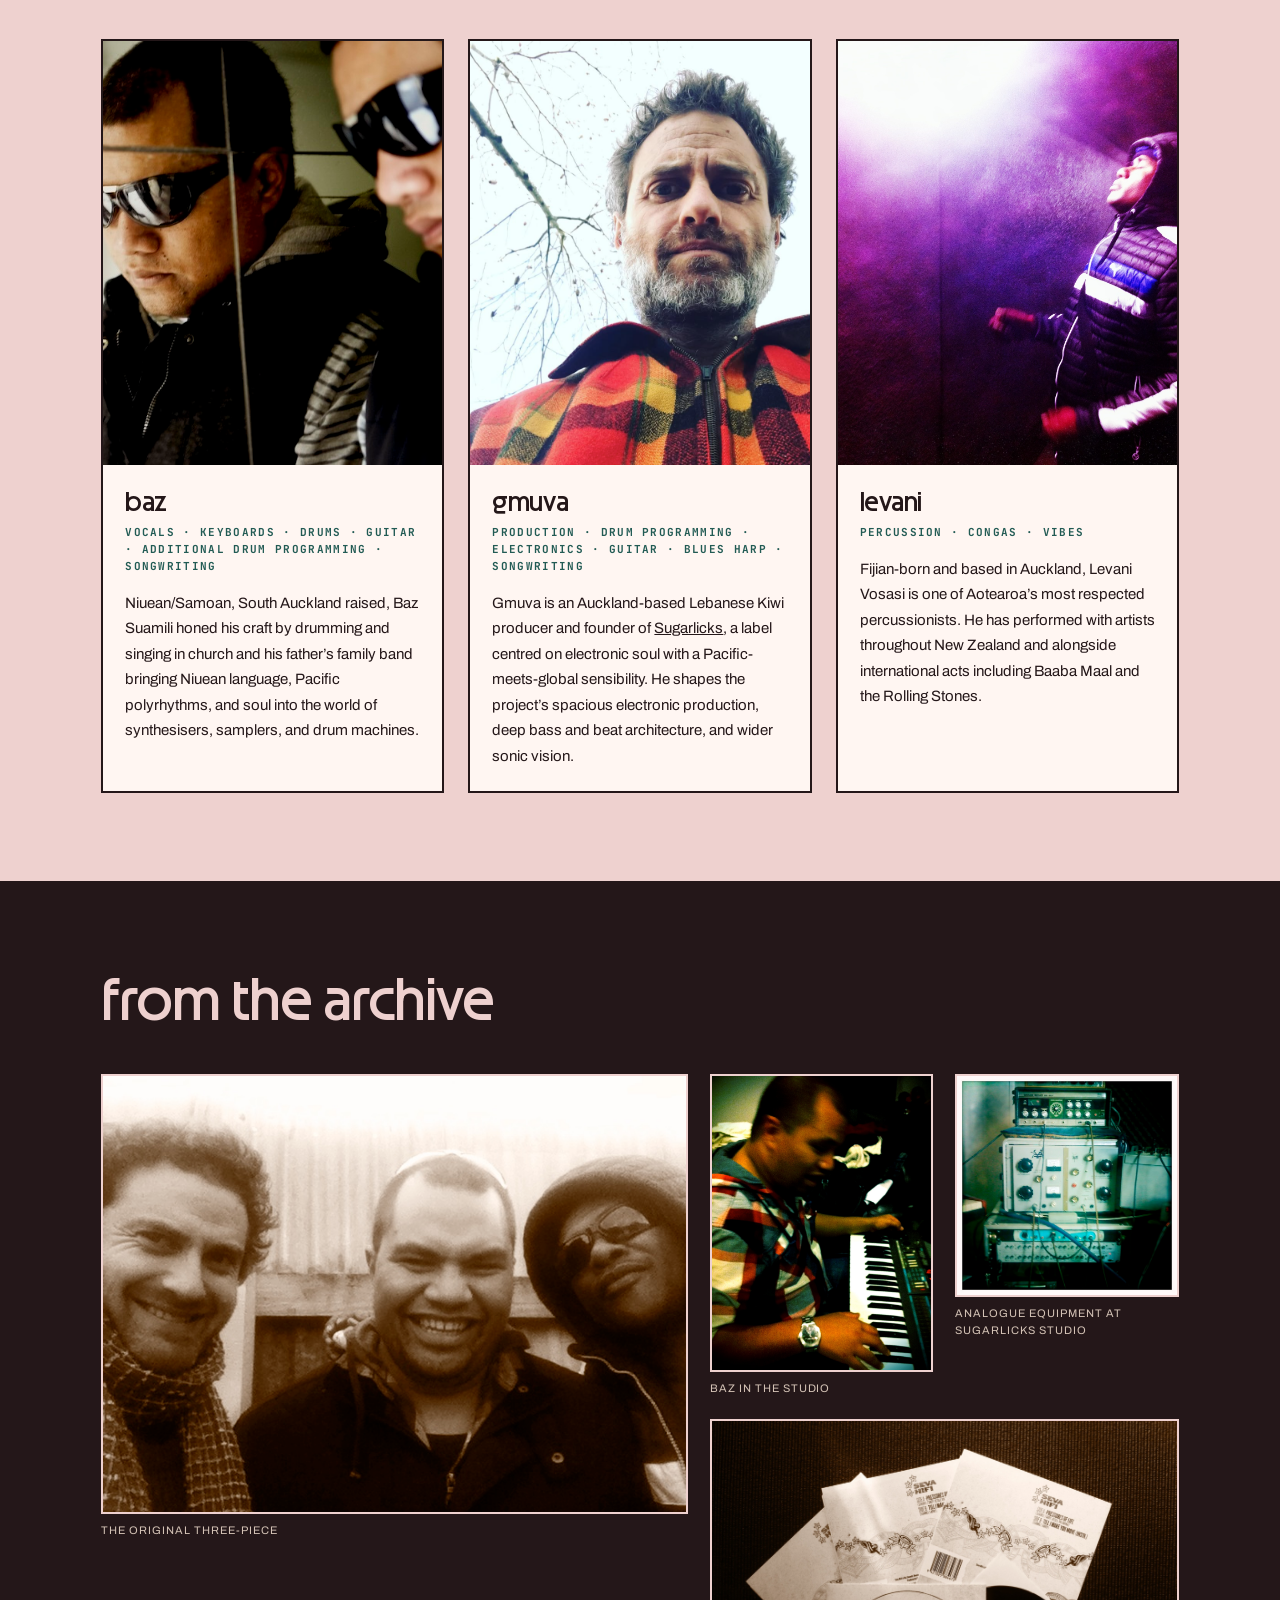
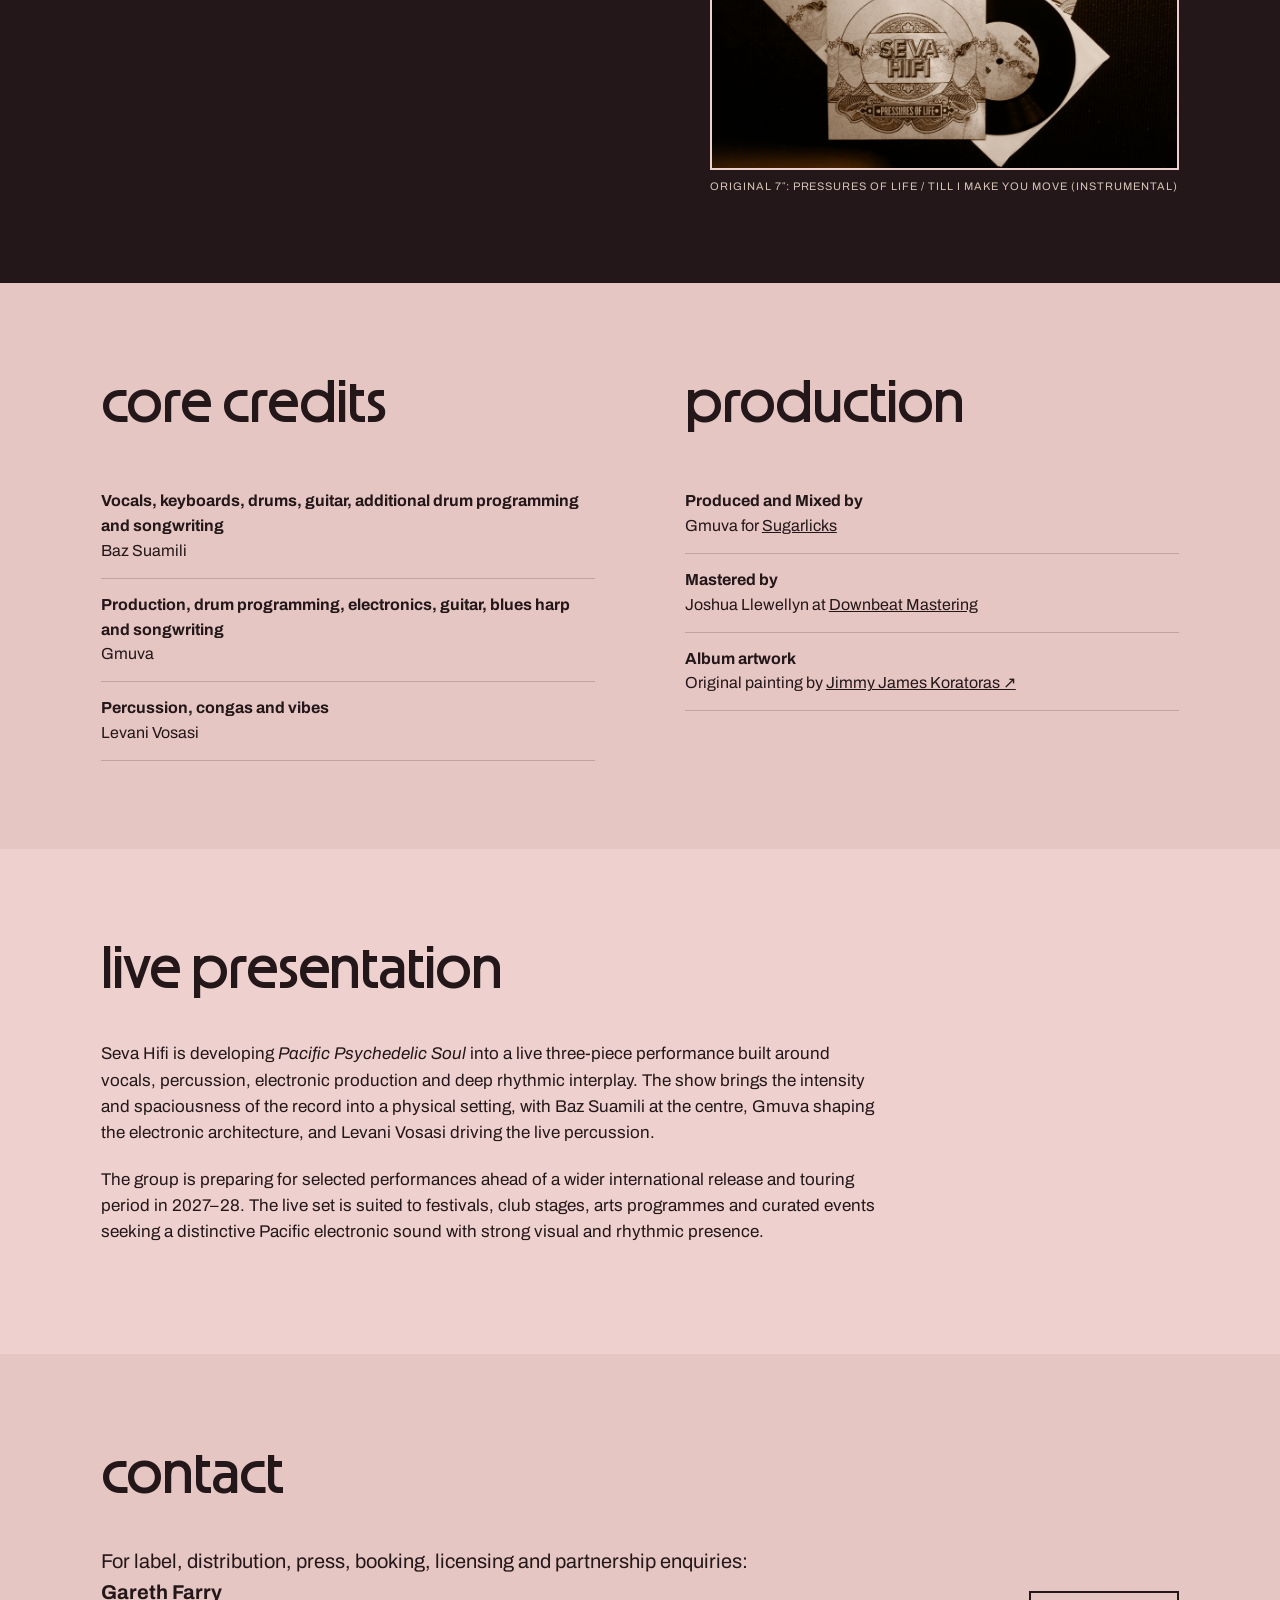
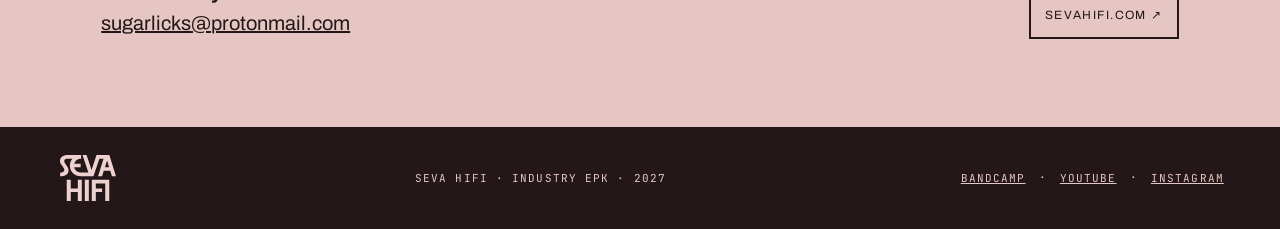
==== commit ab08a3b7: "Update artist biographies, link tabs and Sugarlicks YouTube across site and EPK" ====
--- a/epk/index.html
+++ b/epk/index.html
@@ -9,7 +9,7 @@
 <link rel="icon" type="image/svg+xml" href="../favicon.svg?v=2027-logo">
 <link rel="icon" sizes="16x16 32x32 48x48" href="../favicon.ico?v=2027-logo">
 <link rel="apple-touch-icon" sizes="180x180" href="../apple-touch-icon.png?v=2027-logo">
-<link rel="alternate" type="application/pdf" href="downloads/seva-hifi-epk-2027.pdf" title="Seva Hifi Industry EPK 2027 - download PDF">
+<link rel="alternate" type="application/pdf" href="downloads/seva-hifi-epk-2027.pdf?v=2027-bios-links" title="Seva Hifi Industry EPK 2027 - download PDF">
 <link rel="preconnect" href="https://fonts.googleapis.com">
 <link rel="preconnect" href="https://fonts.gstatic.com" crossorigin>
 <link rel="stylesheet" href="https://fonts.googleapis.com/css2?family=Archivo:wght@400;500;600&amp;family=JetBrains+Mono:wght@400;500&amp;display=swap">
@@ -66,7 +66,7 @@
 </style>
 </head>
 <body>
-<nav class="nav" aria-label="EPK navigation"><a href="../" aria-label="Seva Hifi homepage"><img class="nav-logo" src="../assets/brand/seva-hifi-logo-rose.svg" alt="" width="1976" height="1674"></a><span>Industry EPK · Aotearoa New Zealand</span><div class="nav-actions"><a class="button download-button" href="downloads/seva-hifi-epk-2027.pdf" download>Download PDF</a><a href="#contact">Contact</a></div></nav>
+<nav class="nav" aria-label="EPK navigation"><a href="../" aria-label="Seva Hifi homepage" target="_blank" rel="noopener"><img class="nav-logo" src="../assets/brand/seva-hifi-logo-rose.svg" alt="" width="1976" height="1674"></a><span>Industry EPK · Aotearoa New Zealand</span><div class="nav-actions"><a class="button download-button" href="downloads/seva-hifi-epk-2027.pdf?v=2027-bios-links" download target="_blank" rel="noopener">Download PDF</a><a href="#contact" target="_blank" rel="noopener">Contact</a></div></nav>
 <header class="hero">
 <div class="wrap hero-grid">
 <img class="cover" src="../assets/images/pacific-psychedelic-soul-cover.jpg" alt="Pacific Psychedelic Soul cover painting, with layered figures in blue, ochre, green and pink" width="1800" height="1479">
@@ -75,12 +75,12 @@
 </div></header>
 <section class="section dark"><div class="wrap"><h2>Artist proposition</h2><p class="lede">Seva Hifi is an Aotearoa-based three-piece creating Pacific psychedelic soul and dub through deep bass, percussion, machine rhythms and spacious electronic production. Led by Niuean vocalist, drummer and songwriter Baz Suamili, alongside Lebanese Kiwi producer Gmuva and Fijian percussionist Levani Vosasi, the group drives urgent songs of pressure, spirit and survival through dense rhythm, deep space and electronic sound.</p></div></section>
 <section class="section"><div class="wrap two"><div><h2>The album</h2><div class="copy"><p><em>Pacific Psychedelic Soul</em> is shaped by dub influence, soul, percussion and spacious electronic production, with 13 tracks for the digital album and 17 tracks for the upcoming vinyl album.</p><p>Rooted in Aotearoa New Zealand and shaped by Pacific sensibility, the record moves between urgency and reflection. City pressure sits beside oceanic space. Spiritual memory meets electronic sound. Intimate songs open into wide ocean space.</p><p>The album draws on Niuean heritage, Pacific polyrhythms, old-school soul, reggae, broken beat, jazz and studio experimentation. It is an intense listen, built for close attention, deep feeling and full physical presence.</p></div></div><div><h2>Project status</h2><div class="status" style="color:var(--ink);border-color:rgba(21,14,11,.25)"><div style="border-color:rgba(21,14,11,.25)"><small style="color:var(--muted)">Status</small><strong>Completed album · digital and vinyl editions</strong></div><div style="border-color:rgba(21,14,11,.25)"><small style="color:var(--muted)">Seeking</small><strong>International label and distribution partner</strong></div><div style="border-color:rgba(21,14,11,.25)"><small style="color:var(--muted)">Representation</small><strong><a href="https://sugarlicks.bandcamp.com/" target="_blank" rel="noopener">Sugarlicks</a></strong></div><div style="border-color:rgba(21,14,11,.25)"><small style="color:var(--muted)">Mastering</small><strong>Joshua Llewellyn at <a href="https://www.downbeatmastering.co.nz/" target="_blank" rel="noopener">Downbeat Mastering</a></strong></div></div></div></div></section>
-<section class="section dark"><div class="wrap trackgrid"><div><h2>Track listing</h2><div class="tracklist"><div class="track"><span>Where Are You Now?</span><time datetime="PT2M19S">2:19</time></div><div class="track"><span>Starting Up</span><time datetime="PT4M5S">4:05</time></div><div class="track"><span>Sound of Music</span><time datetime="PT3M37S">3:37</time></div><div class="track"><span>Pressures of Life</span><time datetime="PT4M7S">4:07</time></div><div class="track"><span>Kafisi Niue</span><time datetime="PT3M48S">3:48</time></div><div class="track"><span>Travelling</span><time datetime="PT4M45S">4:45</time></div><div class="track"><span>Shower of Blessings</span><time datetime="PT3M56S">3:56</time></div><div class="track"><span>Fiafia Dub</span><time datetime="PT5M3S">5:03</time></div><div class="track"><span>Prodigal Son</span><time datetime="PT3M53S">3:53</time></div><div class="track"><span>Tempa Tempa</span><time datetime="PT3M26S">3:26</time></div><div class="track"><span>Somebody</span><time datetime="PT4M23S">4:23</time></div><div class="track"><span>Till I Make You Move</span><time datetime="PT4M41S">4:41</time></div><div class="track"><span>The Man with the Sign</span><time datetime="PT5M27S">5:27</time></div></div><p class="album-runtime">Digital album · 13 tracks · 53:30</p></div><div><h2>Listen</h2><div class="listen-card"><small>Original 7″ vinyl · listen and buy</small><strong>Pressures of Life</strong><a class="button" href="https://sevahifi.bandcamp.com/album/pressures-of-life">Listen / buy the 7″ ↗</a></div><div class="listen-card"><small>From the 7″ · public stream</small><strong>Till I Make You Move (Instrumental)</strong><a class="button" href="https://sevahifi.bandcamp.com/album/pressures-of-life">Open Bandcamp ↗</a></div><div class="listen-card"><small>SoundCloud profile</small><strong>Sugarlicks Studio</strong><a class="button" href="https://soundcloud.com/sugarlicks_studio" target="_blank" rel="noopener">Open SoundCloud ↗</a></div><p class="listen-note">For private album listening, <a href="mailto:sugarlicks@protonmail.com?subject=Seva%20Hifi%20%E2%80%93%20private%20album%20listening">contact Gareth Farry</a>.</p><p><a class="button" href="../#watch">Watch Kafisi Niue ↗</a></p></div></div></section>
-<section class="section"><div class="wrap"><h2>The artist</h2><div class="artists"><article class="artist baz"><div class="photo"><img src="../assets/images/baz-artist.jpg" alt="Baz Suamili wearing dark sunglasses"></div><div class="artist-copy"><h3>Baz</h3><div class="role">Vocals · Keyboards · Drums · Guitar · Additional drum programming · Songwriting</div><p>Born and raised in South Auckland to Niuean parents from Tamakautoga, Baz Suamili began drumming and singing through church and his father’s family band. His music brings Niuean language, Pacific polyrhythms and spiritual roots into dialogue with synthesisers, samplers and drum machines.</p></div></article><article class="artist gmuva"><div class="photo"><img src="../assets/images/gmuva-artist.png" alt="Producer Gmuva in a red checked shirt"></div><div class="artist-copy"><h3>Gmuva</h3><div class="role">Production · Drum programming · Electronics · Guitar · Blues harp · Songwriting</div><p>Gmuva, also known as Gareth Farry, is an Auckland-based Lebanese Kiwi producer and founder of <a href="https://sugarlicks.bandcamp.com/" target="_blank" rel="noopener">Sugarlicks</a>, a label centred on electronic soul with a Pacific-meets-global sensibility. He shapes the project’s spacious electronic production, deep bass and beat architecture, and wider sonic vision.</p></div></article><article class="artist levani"><div class="photo"><img src="../assets/images/levani-artist.jpg" alt="Levani Vosasi performing under purple stage lights"></div><div class="artist-copy"><h3>Levani</h3><div class="role">Percussion · Vibes</div><p>Fijian-born and based in Auckland, Levani Vosasi is one of Aotearoa’s most respected percussionists. He has performed with artists throughout New Zealand and alongside international acts including Baaba Maal and the Rolling Stones.</p></div></article></div></div></section>
+<section class="section dark"><div class="wrap trackgrid"><div><h2>Track listing</h2><div class="tracklist"><div class="track"><span>Where Are You Now?</span><time datetime="PT2M19S">2:19</time></div><div class="track"><span>Starting Up</span><time datetime="PT4M5S">4:05</time></div><div class="track"><span>Sound of Music</span><time datetime="PT3M37S">3:37</time></div><div class="track"><span>Pressures of Life</span><time datetime="PT4M7S">4:07</time></div><div class="track"><span>Kafisi Niue</span><time datetime="PT3M48S">3:48</time></div><div class="track"><span>Travelling</span><time datetime="PT4M45S">4:45</time></div><div class="track"><span>Shower of Blessings</span><time datetime="PT3M56S">3:56</time></div><div class="track"><span>Fiafia Dub</span><time datetime="PT5M3S">5:03</time></div><div class="track"><span>Prodigal Son</span><time datetime="PT3M53S">3:53</time></div><div class="track"><span>Tempa Tempa</span><time datetime="PT3M26S">3:26</time></div><div class="track"><span>Somebody</span><time datetime="PT4M23S">4:23</time></div><div class="track"><span>Till I Make You Move</span><time datetime="PT4M41S">4:41</time></div><div class="track"><span>The Man with the Sign</span><time datetime="PT5M27S">5:27</time></div></div><p class="album-runtime">Digital album · 13 tracks · 53:30</p></div><div><h2>Listen</h2><div class="listen-card"><small>Original 7″ vinyl · listen and buy</small><strong>Pressures of Life</strong><a class="button" href="https://sevahifi.bandcamp.com/album/pressures-of-life" target="_blank" rel="noopener">Listen / buy the 7″ ↗</a></div><div class="listen-card"><small>From the 7″ · public stream</small><strong>Till I Make You Move (Instrumental)</strong><a class="button" href="https://sevahifi.bandcamp.com/album/pressures-of-life" target="_blank" rel="noopener">Open Bandcamp ↗</a></div><div class="listen-card"><small>SoundCloud profile</small><strong>Sugarlicks Studio</strong><a class="button" href="https://soundcloud.com/sugarlicks_studio" target="_blank" rel="noopener">Open SoundCloud ↗</a></div><div class="listen-card"><small>YouTube channel</small><strong>Sugarlicks on YouTube</strong><a class="button" href="https://www.youtube.com/@sugarlicks" target="_blank" rel="noopener">Open YouTube ↗</a></div><p class="listen-note">For private album listening, <a href="mailto:sugarlicks@protonmail.com?subject=Seva%20Hifi%20%E2%80%93%20private%20album%20listening" target="_blank" rel="noopener">contact Gareth Farry</a>.</p><p><a class="button" href="../#watch" target="_blank" rel="noopener">Watch Kafisi Niue ↗</a></p></div></div></section>
+<section class="section"><div class="wrap"><h2>The artist</h2><div class="artists"><article class="artist baz"><div class="photo"><img src="../assets/images/baz-artist.jpg" alt="Baz Suamili wearing dark sunglasses"></div><div class="artist-copy"><h3>Baz</h3><div class="role">Vocals · Keyboards · Drums · Guitar · Additional drum programming · Songwriting</div><p>Niuean/Samoan, South Auckland raised, Baz Suamili honed his craft by drumming and singing in church and his father’s family band bringing Niuean language, Pacific polyrhythms, and soul into the world of synthesisers, samplers, and drum machines.</p></div></article><article class="artist gmuva"><div class="photo"><img src="../assets/images/gmuva-artist.png" alt="Producer Gmuva in a red checked shirt"></div><div class="artist-copy"><h3>Gmuva</h3><div class="role">Production · Drum programming · Electronics · Guitar · Blues harp · Songwriting</div><p>Gmuva is an Auckland-based Lebanese Kiwi producer and founder of <a href="https://sugarlicks.bandcamp.com/" target="_blank" rel="noopener">Sugarlicks</a>, a label centred on electronic soul with a Pacific-meets-global sensibility. He shapes the project’s spacious electronic production, deep bass and beat architecture, and wider sonic vision.</p></div></article><article class="artist levani"><div class="photo"><img src="../assets/images/levani-artist.jpg" alt="Levani Vosasi performing under purple stage lights"></div><div class="artist-copy"><h3>Levani</h3><div class="role">Percussion · Congas · Vibes</div><p>Fijian-born and based in Auckland, Levani Vosasi is one of Aotearoa’s most respected percussionists. He has performed with artists throughout New Zealand and alongside international acts including Baaba Maal and the Rolling Stones.</p></div></article></div></div></section>
 <section class="section dark"><div class="wrap"><h2>From the archive</h2><div class="archive"><figure><img src="../assets/images/archive-group.jpg" alt="Early Seva Hifi group photograph"><figcaption>The original three-piece</figcaption></figure><div class="archive-grid"><figure><img src="../assets/images/archive-baz-studio.jpg" alt="Baz at the keyboard"><figcaption>Baz in the studio</figcaption></figure><figure><img src="../assets/images/archive-analogue-stack.jpg" alt="Analogue equipment at Sugarlicks Studio"><figcaption>Analogue equipment at Sugarlicks Studio</figcaption></figure><figure style="grid-column:1/-1"><img src="../assets/images/archive-seva7.jpg" alt="Original Seva Hifi 7 inch release"><figcaption>Original 7″: Pressures of Life / Till I Make You Move (Instrumental)</figcaption></figure></div></div></div></section>
-<section class="section mustard"><div class="wrap credits"><div><h2>Core credits</h2><ul class="credit-list"><li><strong>Vocals, keyboards, drums, guitar, additional drum programming and songwriting</strong>Baz Suamili</li><li><strong>Production, drum programming, electronics, guitar, blues harp and songwriting</strong>Gmuva</li><li><strong>Percussion and vibes</strong>Levani Vosasi</li></ul></div><div><h2>Production</h2><ul class="credit-list"><li><strong>Produced and Mixed by</strong>Gmuva for <a href="https://sugarlicks.bandcamp.com/" target="_blank" rel="noopener">Sugarlicks</a></li><li><strong>Mastered by</strong>Joshua Llewellyn at <a href="https://www.downbeatmastering.co.nz/" target="_blank" rel="noopener">Downbeat Mastering</a></li><li><strong>Album artwork</strong>Original painting by <a href="https://www.koratoras.com/" target="_blank" rel="noopener">Jimmy James Koratoras ↗</a></li></ul></div></div></section>
+<section class="section mustard"><div class="wrap credits"><div><h2>Core credits</h2><ul class="credit-list"><li><strong>Vocals, keyboards, drums, guitar, additional drum programming and songwriting</strong>Baz Suamili</li><li><strong>Production, drum programming, electronics, guitar, blues harp and songwriting</strong>Gmuva</li><li><strong>Percussion, congas and vibes</strong>Levani Vosasi</li></ul></div><div><h2>Production</h2><ul class="credit-list"><li><strong>Produced and Mixed by</strong>Gmuva for <a href="https://sugarlicks.bandcamp.com/" target="_blank" rel="noopener">Sugarlicks</a></li><li><strong>Mastered by</strong>Joshua Llewellyn at <a href="https://www.downbeatmastering.co.nz/" target="_blank" rel="noopener">Downbeat Mastering</a></li><li><strong>Album artwork</strong>Original painting by <a href="https://www.koratoras.com/" target="_blank" rel="noopener">Jimmy James Koratoras ↗</a></li></ul></div></div></section>
 <section class="section"><div class="wrap"><h2>Live presentation</h2><div class="copy"><p>Seva Hifi is developing <em>Pacific Psychedelic Soul</em> into a live three-piece performance built around vocals, percussion, electronic production and deep rhythmic interplay. The show brings the intensity and spaciousness of the record into a physical setting, with Baz Suamili at the centre, Gmuva shaping the electronic architecture, and Levani Vosasi driving the live percussion.</p><p>The group is preparing for selected performances ahead of a wider international release and touring period in 2027–28. The live set is suited to festivals, club stages, arts programmes and curated events seeking a distinctive Pacific electronic sound with strong visual and rhythmic presence.</p></div></div></section>
-<section class="section mustard" id="contact"><div class="wrap contact"><div><h2>Contact</h2><p>For label, distribution, press, booking, licensing and partnership enquiries:<br><strong>Gareth Farry</strong><br><a href="mailto:sugarlicks@protonmail.com">sugarlicks@protonmail.com</a></p></div><a class="button" href="https://sevahifi.com">sevahifi.com ↗</a></div></section>
-<footer class="footer"><a class="footer-brand" href="../" aria-label="Seva Hifi homepage"><img src="../assets/brand/seva-hifi-logo-rose.svg" alt="" width="1976" height="1674" loading="lazy"></a><span>Seva Hifi · Industry EPK · 2027</span><span><a href="https://sevahifi.bandcamp.com/album/pressures-of-life">Bandcamp</a> · <a href="https://www.youtube.com/@sugarlicks">YouTube</a> · <a href="https://www.instagram.com/sevahifi">Instagram</a></span></footer>
+<section class="section mustard" id="contact"><div class="wrap contact"><div><h2>Contact</h2><p>For label, distribution, press, booking, licensing and partnership enquiries:<br><strong>Gareth Farry</strong><br><a href="mailto:sugarlicks@protonmail.com" target="_blank" rel="noopener">sugarlicks@protonmail.com</a></p></div><a class="button" href="https://sevahifi.com" target="_blank" rel="noopener">sevahifi.com ↗</a></div></section>
+<footer class="footer"><a class="footer-brand" href="../" aria-label="Seva Hifi homepage" target="_blank" rel="noopener"><img src="../assets/brand/seva-hifi-logo-rose.svg" alt="" width="1976" height="1674" loading="lazy"></a><span>Seva Hifi · Industry EPK · 2027</span><span><a href="https://sevahifi.bandcamp.com/album/pressures-of-life" target="_blank" rel="noopener">Bandcamp</a> · <a href="https://www.youtube.com/@sugarlicks" target="_blank" rel="noopener">YouTube</a> · <a href="https://www.instagram.com/sevahifi" target="_blank" rel="noopener">Instagram</a></span></footer>
 </body></html>
 
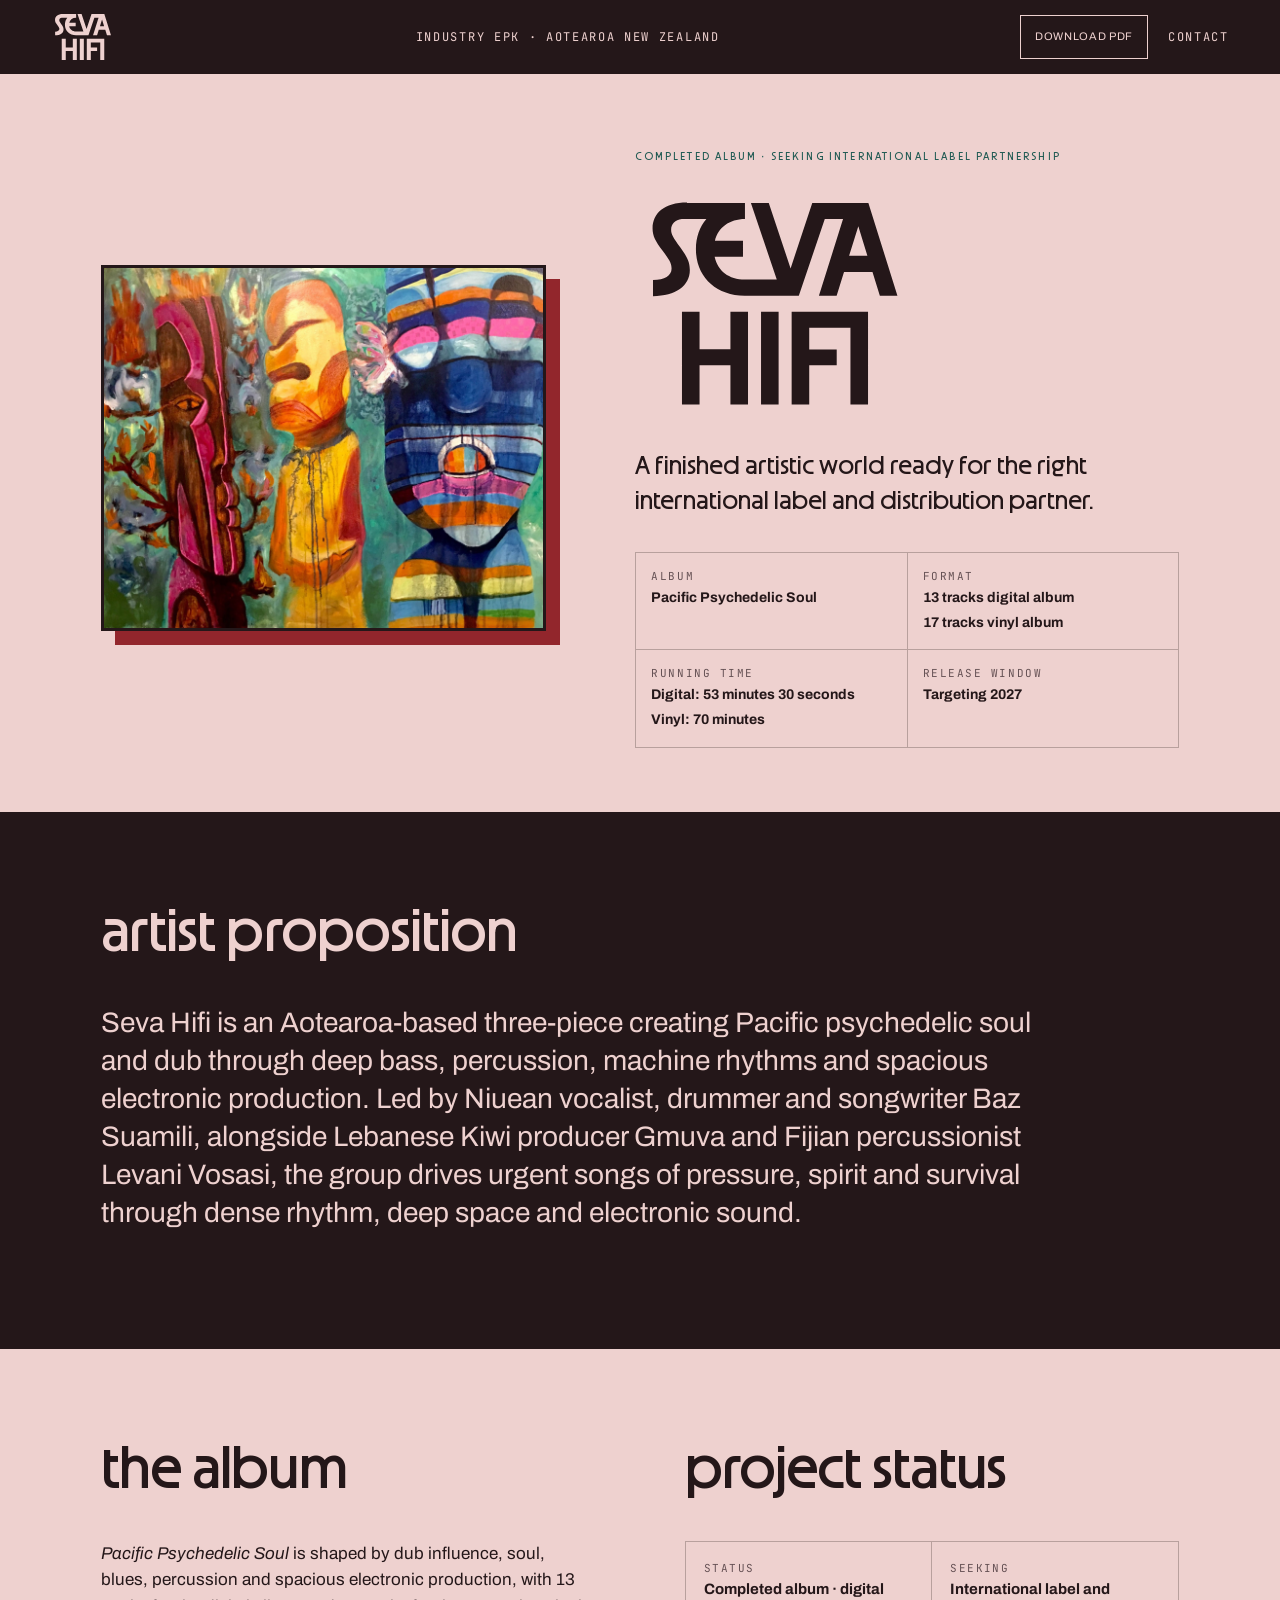
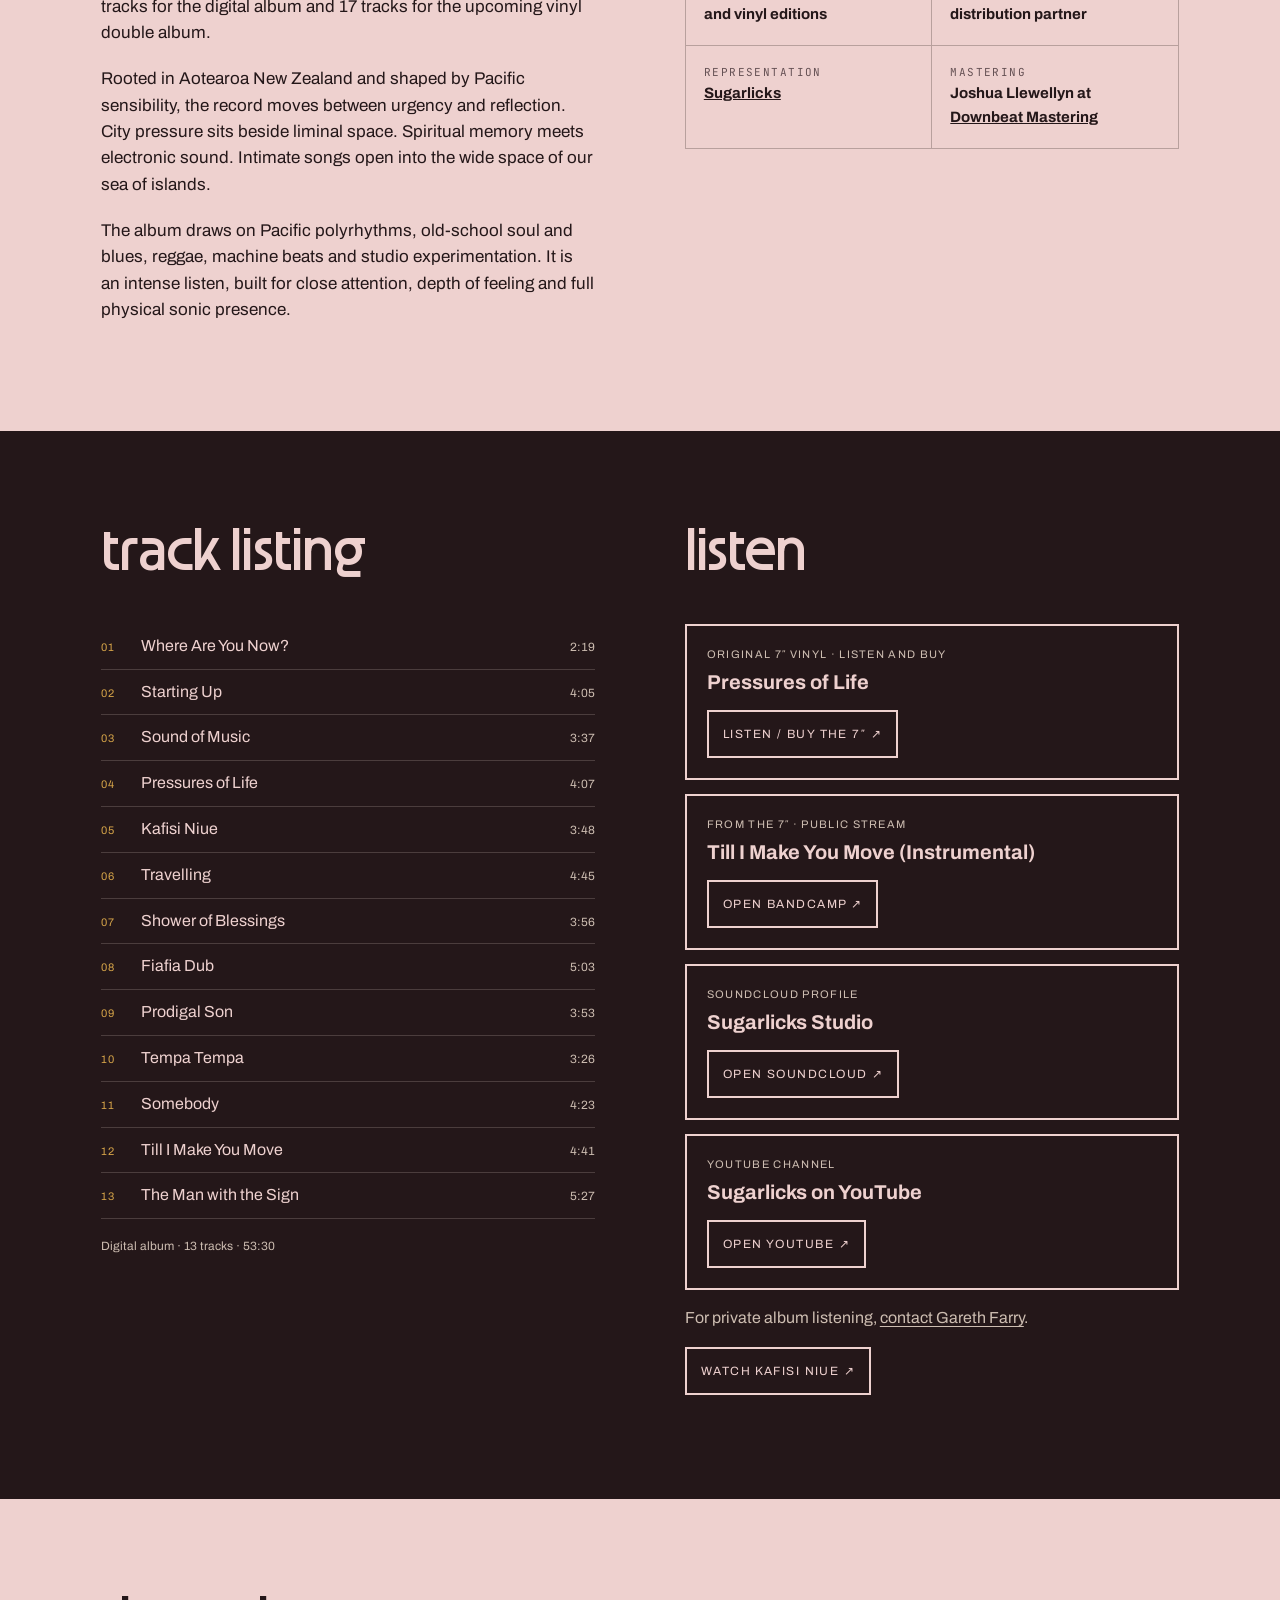
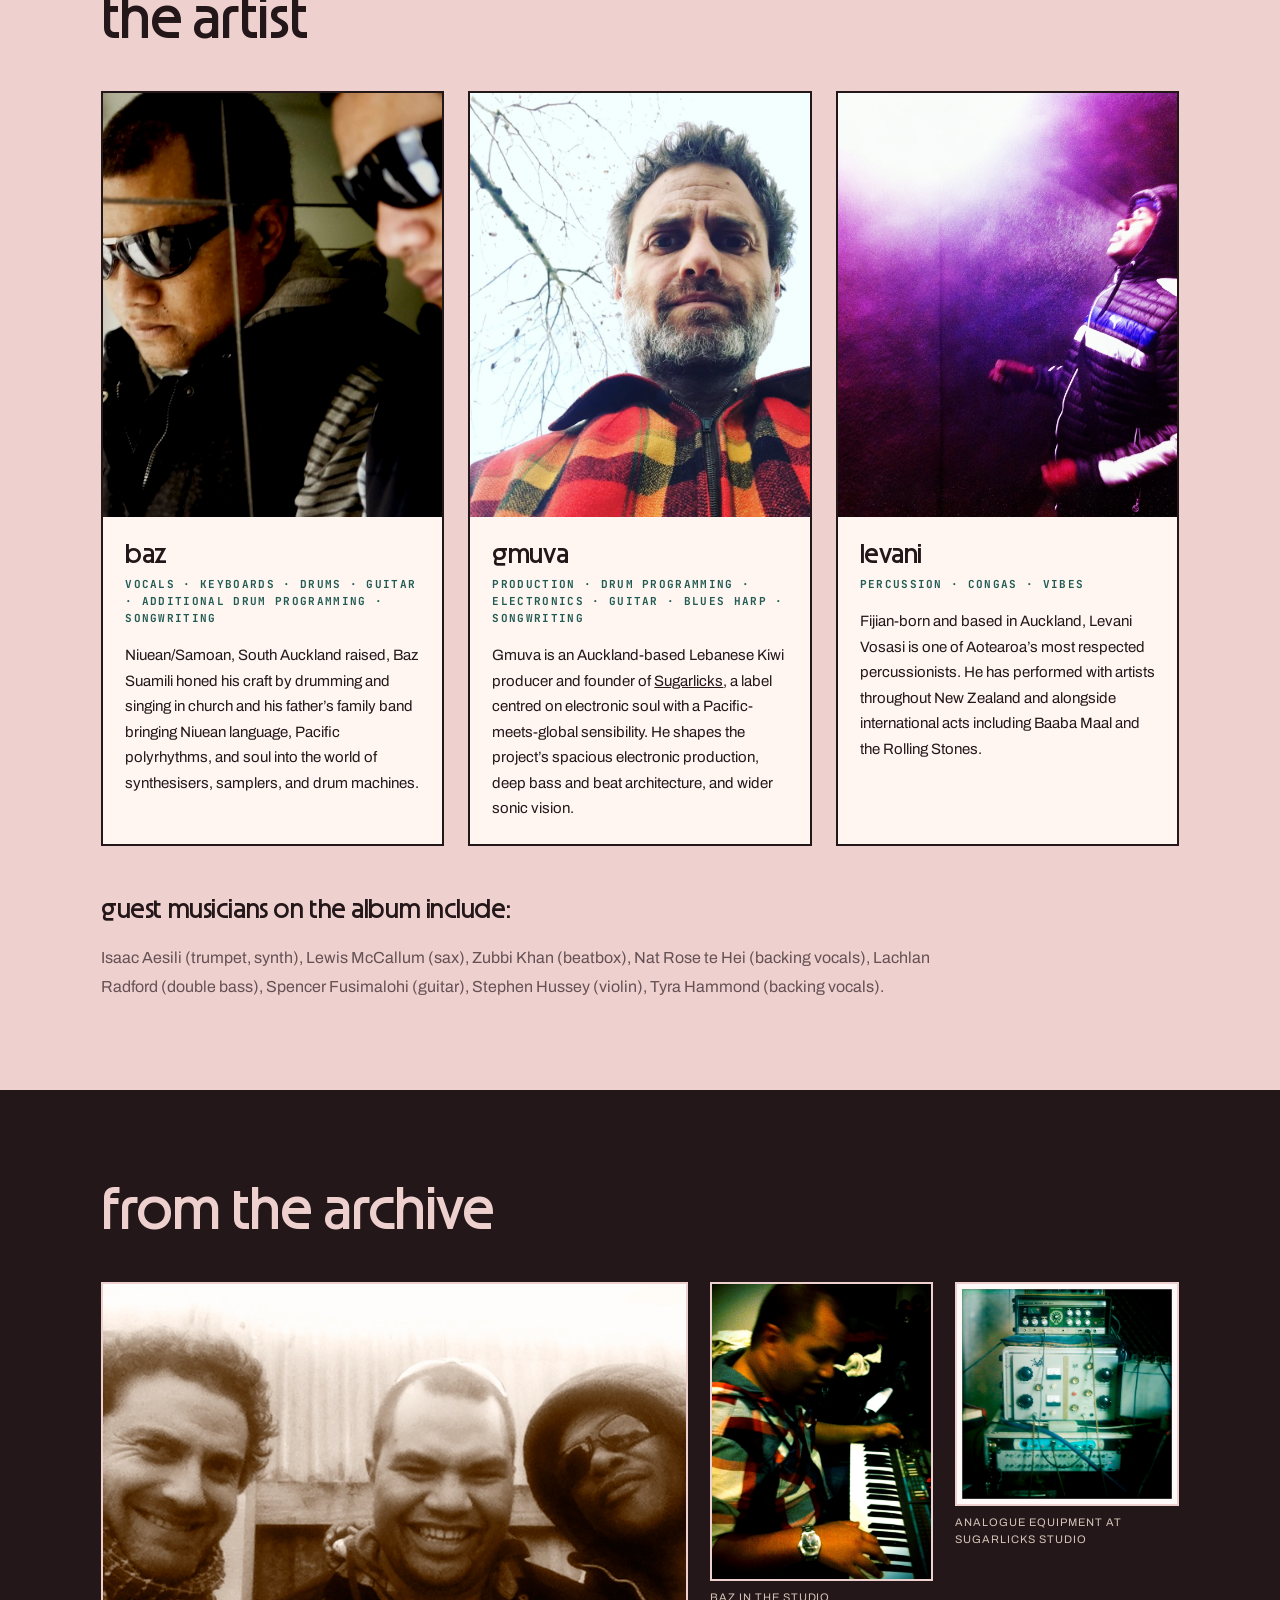
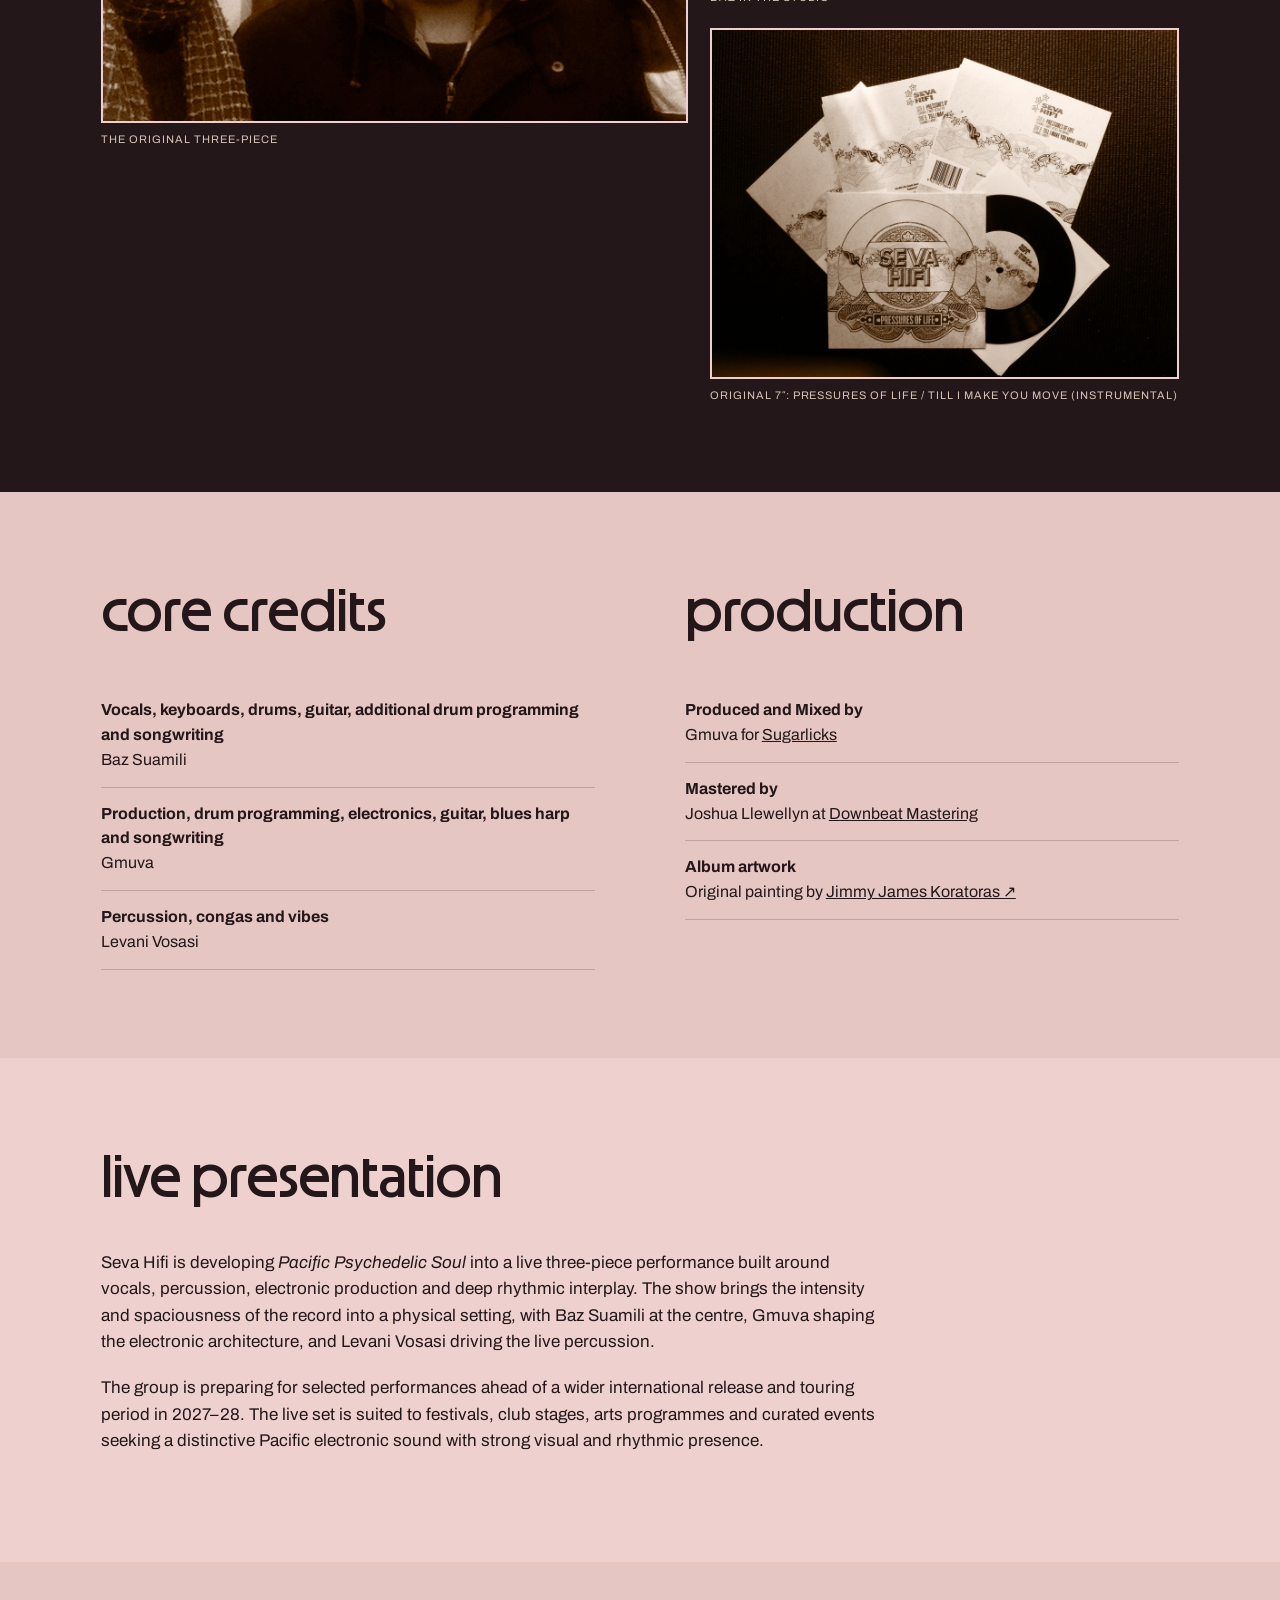
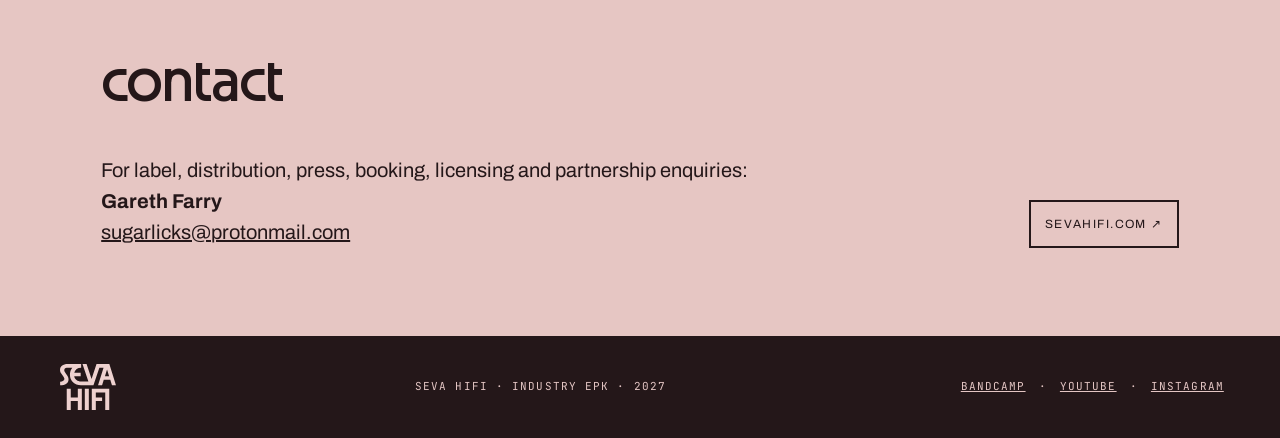
==== commit cf7cafd1: "Add album guest musicians and revise Seva Hifi album copy" ====
--- a/epk/index.html
+++ b/epk/index.html
@@ -9,7 +9,7 @@
 <link rel="icon" type="image/svg+xml" href="../favicon.svg?v=2027-logo">
 <link rel="icon" sizes="16x16 32x32 48x48" href="../favicon.ico?v=2027-logo">
 <link rel="apple-touch-icon" sizes="180x180" href="../apple-touch-icon.png?v=2027-logo">
-<link rel="alternate" type="application/pdf" href="downloads/seva-hifi-epk-2027.pdf?v=2027-bios-links" title="Seva Hifi Industry EPK 2027 - download PDF">
+<link rel="alternate" type="application/pdf" href="downloads/seva-hifi-epk-2027.pdf?v=2027-guests-blues" title="Seva Hifi Industry EPK 2027 - download PDF">
 <link rel="preconnect" href="https://fonts.googleapis.com">
 <link rel="preconnect" href="https://fonts.gstatic.com" crossorigin>
 <link rel="stylesheet" href="https://fonts.googleapis.com/css2?family=Archivo:wght@400;500;600&amp;family=JetBrains+Mono:wght@400;500&amp;display=swap">
@@ -63,10 +63,13 @@
 .nav .download-button{border:1px solid var(--bone);min-height:44px;padding:8px 14px;font-size:11px;letter-spacing:.06em}
 .nav .download-button:hover{background:var(--bone);color:var(--ink)}
 @media(max-width:480px){.nav-actions{gap:14px}.nav .download-button{padding-inline:11px}.nav{letter-spacing:.08em}}
+.guest-musicians{margin-top:48px}
+.guest-musicians h3{font-family:"Dual Grafika",Arial,sans-serif;font-variation-settings:"wght" 95;font-weight:500;font-synthesis:none;font-feature-settings:"ss05" 0,"liga" 0,"clig" 0,"calt" 0;text-transform:lowercase;font-size:clamp(1.4rem,2.4vw,1.8rem);line-height:1.2;letter-spacing:-.015em;margin:0 0 16px}
+.guest-musicians p{font-size:1rem;line-height:1.8;max-width:94ch;margin:0;color:var(--muted)}
 </style>
 </head>
 <body>
-<nav class="nav" aria-label="EPK navigation"><a href="../" aria-label="Seva Hifi homepage" target="_blank" rel="noopener"><img class="nav-logo" src="../assets/brand/seva-hifi-logo-rose.svg" alt="" width="1976" height="1674"></a><span>Industry EPK · Aotearoa New Zealand</span><div class="nav-actions"><a class="button download-button" href="downloads/seva-hifi-epk-2027.pdf?v=2027-bios-links" download target="_blank" rel="noopener">Download PDF</a><a href="#contact" target="_blank" rel="noopener">Contact</a></div></nav>
+<nav class="nav" aria-label="EPK navigation"><a href="../" aria-label="Seva Hifi homepage" target="_blank" rel="noopener"><img class="nav-logo" src="../assets/brand/seva-hifi-logo-rose.svg" alt="" width="1976" height="1674"></a><span>Industry EPK · Aotearoa New Zealand</span><div class="nav-actions"><a class="button download-button" href="downloads/seva-hifi-epk-2027.pdf?v=2027-guests-blues" download target="_blank" rel="noopener">Download PDF</a><a href="#contact" target="_blank" rel="noopener">Contact</a></div></nav>
 <header class="hero">
 <div class="wrap hero-grid">
 <img class="cover" src="../assets/images/pacific-psychedelic-soul-cover.jpg" alt="Pacific Psychedelic Soul cover painting, with layered figures in blue, ochre, green and pink" width="1800" height="1479">
@@ -74,9 +77,13 @@
 <div class="facts"><div class="fact"><small>Album</small><strong>Pacific Psychedelic Soul</strong></div><div class="fact"><small>Format</small><strong>13 tracks digital album<br>17 tracks vinyl album</strong></div><div class="fact"><small>Running time</small><strong>Digital: 53 minutes 30 seconds<br>Vinyl: 70 minutes</strong></div><div class="fact"><small>Release window</small><strong>Targeting 2027</strong></div></div></div>
 </div></header>
 <section class="section dark"><div class="wrap"><h2>Artist proposition</h2><p class="lede">Seva Hifi is an Aotearoa-based three-piece creating Pacific psychedelic soul and dub through deep bass, percussion, machine rhythms and spacious electronic production. Led by Niuean vocalist, drummer and songwriter Baz Suamili, alongside Lebanese Kiwi producer Gmuva and Fijian percussionist Levani Vosasi, the group drives urgent songs of pressure, spirit and survival through dense rhythm, deep space and electronic sound.</p></div></section>
-<section class="section"><div class="wrap two"><div><h2>The album</h2><div class="copy"><p><em>Pacific Psychedelic Soul</em> is shaped by dub influence, soul, percussion and spacious electronic production, with 13 tracks for the digital album and 17 tracks for the upcoming vinyl album.</p><p>Rooted in Aotearoa New Zealand and shaped by Pacific sensibility, the record moves between urgency and reflection. City pressure sits beside oceanic space. Spiritual memory meets electronic sound. Intimate songs open into wide ocean space.</p><p>The album draws on Niuean heritage, Pacific polyrhythms, old-school soul, reggae, broken beat, jazz and studio experimentation. It is an intense listen, built for close attention, deep feeling and full physical presence.</p></div></div><div><h2>Project status</h2><div class="status" style="color:var(--ink);border-color:rgba(21,14,11,.25)"><div style="border-color:rgba(21,14,11,.25)"><small style="color:var(--muted)">Status</small><strong>Completed album · digital and vinyl editions</strong></div><div style="border-color:rgba(21,14,11,.25)"><small style="color:var(--muted)">Seeking</small><strong>International label and distribution partner</strong></div><div style="border-color:rgba(21,14,11,.25)"><small style="color:var(--muted)">Representation</small><strong><a href="https://sugarlicks.bandcamp.com/" target="_blank" rel="noopener">Sugarlicks</a></strong></div><div style="border-color:rgba(21,14,11,.25)"><small style="color:var(--muted)">Mastering</small><strong>Joshua Llewellyn at <a href="https://www.downbeatmastering.co.nz/" target="_blank" rel="noopener">Downbeat Mastering</a></strong></div></div></div></div></section>
+<section class="section"><div class="wrap two"><div><h2>The album</h2><div class="copy"><p><em>Pacific Psychedelic Soul</em> is shaped by dub influence, soul, blues, percussion and spacious electronic production, with 13 tracks for the digital album and 17 tracks for the upcoming vinyl double album.</p><p>Rooted in Aotearoa New Zealand and shaped by Pacific sensibility, the record moves between urgency and reflection. City pressure sits beside liminal space. Spiritual memory meets electronic sound. Intimate songs open into the wide space of our sea of islands.</p><p>The album draws on Pacific polyrhythms, old-school soul and blues, reggae, machine beats and studio experimentation. It is an intense listen, built for close attention, depth of feeling and full physical sonic presence.</p></div></div><div><h2>Project status</h2><div class="status" style="color:var(--ink);border-color:rgba(21,14,11,.25)"><div style="border-color:rgba(21,14,11,.25)"><small style="color:var(--muted)">Status</small><strong>Completed album · digital and vinyl editions</strong></div><div style="border-color:rgba(21,14,11,.25)"><small style="color:var(--muted)">Seeking</small><strong>International label and distribution partner</strong></div><div style="border-color:rgba(21,14,11,.25)"><small style="color:var(--muted)">Representation</small><strong><a href="https://sugarlicks.bandcamp.com/" target="_blank" rel="noopener">Sugarlicks</a></strong></div><div style="border-color:rgba(21,14,11,.25)"><small style="color:var(--muted)">Mastering</small><strong>Joshua Llewellyn at <a href="https://www.downbeatmastering.co.nz/" target="_blank" rel="noopener">Downbeat Mastering</a></strong></div></div></div></div></section>
 <section class="section dark"><div class="wrap trackgrid"><div><h2>Track listing</h2><div class="tracklist"><div class="track"><span>Where Are You Now?</span><time datetime="PT2M19S">2:19</time></div><div class="track"><span>Starting Up</span><time datetime="PT4M5S">4:05</time></div><div class="track"><span>Sound of Music</span><time datetime="PT3M37S">3:37</time></div><div class="track"><span>Pressures of Life</span><time datetime="PT4M7S">4:07</time></div><div class="track"><span>Kafisi Niue</span><time datetime="PT3M48S">3:48</time></div><div class="track"><span>Travelling</span><time datetime="PT4M45S">4:45</time></div><div class="track"><span>Shower of Blessings</span><time datetime="PT3M56S">3:56</time></div><div class="track"><span>Fiafia Dub</span><time datetime="PT5M3S">5:03</time></div><div class="track"><span>Prodigal Son</span><time datetime="PT3M53S">3:53</time></div><div class="track"><span>Tempa Tempa</span><time datetime="PT3M26S">3:26</time></div><div class="track"><span>Somebody</span><time datetime="PT4M23S">4:23</time></div><div class="track"><span>Till I Make You Move</span><time datetime="PT4M41S">4:41</time></div><div class="track"><span>The Man with the Sign</span><time datetime="PT5M27S">5:27</time></div></div><p class="album-runtime">Digital album · 13 tracks · 53:30</p></div><div><h2>Listen</h2><div class="listen-card"><small>Original 7″ vinyl · listen and buy</small><strong>Pressures of Life</strong><a class="button" href="https://sevahifi.bandcamp.com/album/pressures-of-life" target="_blank" rel="noopener">Listen / buy the 7″ ↗</a></div><div class="listen-card"><small>From the 7″ · public stream</small><strong>Till I Make You Move (Instrumental)</strong><a class="button" href="https://sevahifi.bandcamp.com/album/pressures-of-life" target="_blank" rel="noopener">Open Bandcamp ↗</a></div><div class="listen-card"><small>SoundCloud profile</small><strong>Sugarlicks Studio</strong><a class="button" href="https://soundcloud.com/sugarlicks_studio" target="_blank" rel="noopener">Open SoundCloud ↗</a></div><div class="listen-card"><small>YouTube channel</small><strong>Sugarlicks on YouTube</strong><a class="button" href="https://www.youtube.com/@sugarlicks" target="_blank" rel="noopener">Open YouTube ↗</a></div><p class="listen-note">For private album listening, <a href="mailto:sugarlicks@protonmail.com?subject=Seva%20Hifi%20%E2%80%93%20private%20album%20listening" target="_blank" rel="noopener">contact Gareth Farry</a>.</p><p><a class="button" href="../#watch" target="_blank" rel="noopener">Watch Kafisi Niue ↗</a></p></div></div></section>
-<section class="section"><div class="wrap"><h2>The artist</h2><div class="artists"><article class="artist baz"><div class="photo"><img src="../assets/images/baz-artist.jpg" alt="Baz Suamili wearing dark sunglasses"></div><div class="artist-copy"><h3>Baz</h3><div class="role">Vocals · Keyboards · Drums · Guitar · Additional drum programming · Songwriting</div><p>Niuean/Samoan, South Auckland raised, Baz Suamili honed his craft by drumming and singing in church and his father’s family band bringing Niuean language, Pacific polyrhythms, and soul into the world of synthesisers, samplers, and drum machines.</p></div></article><article class="artist gmuva"><div class="photo"><img src="../assets/images/gmuva-artist.png" alt="Producer Gmuva in a red checked shirt"></div><div class="artist-copy"><h3>Gmuva</h3><div class="role">Production · Drum programming · Electronics · Guitar · Blues harp · Songwriting</div><p>Gmuva is an Auckland-based Lebanese Kiwi producer and founder of <a href="https://sugarlicks.bandcamp.com/" target="_blank" rel="noopener">Sugarlicks</a>, a label centred on electronic soul with a Pacific-meets-global sensibility. He shapes the project’s spacious electronic production, deep bass and beat architecture, and wider sonic vision.</p></div></article><article class="artist levani"><div class="photo"><img src="../assets/images/levani-artist.jpg" alt="Levani Vosasi performing under purple stage lights"></div><div class="artist-copy"><h3>Levani</h3><div class="role">Percussion · Congas · Vibes</div><p>Fijian-born and based in Auckland, Levani Vosasi is one of Aotearoa’s most respected percussionists. He has performed with artists throughout New Zealand and alongside international acts including Baaba Maal and the Rolling Stones.</p></div></article></div></div></section>
+<section class="section"><div class="wrap"><h2>The artist</h2><div class="artists"><article class="artist baz"><div class="photo"><img src="../assets/images/baz-artist.jpg" alt="Baz Suamili wearing dark sunglasses"></div><div class="artist-copy"><h3>Baz</h3><div class="role">Vocals · Keyboards · Drums · Guitar · Additional drum programming · Songwriting</div><p>Niuean/Samoan, South Auckland raised, Baz Suamili honed his craft by drumming and singing in church and his father’s family band bringing Niuean language, Pacific polyrhythms, and soul into the world of synthesisers, samplers, and drum machines.</p></div></article><article class="artist gmuva"><div class="photo"><img src="../assets/images/gmuva-artist.png" alt="Producer Gmuva in a red checked shirt"></div><div class="artist-copy"><h3>Gmuva</h3><div class="role">Production · Drum programming · Electronics · Guitar · Blues harp · Songwriting</div><p>Gmuva is an Auckland-based Lebanese Kiwi producer and founder of <a href="https://sugarlicks.bandcamp.com/" target="_blank" rel="noopener">Sugarlicks</a>, a label centred on electronic soul with a Pacific-meets-global sensibility. He shapes the project’s spacious electronic production, deep bass and beat architecture, and wider sonic vision.</p></div></article><article class="artist levani"><div class="photo"><img src="../assets/images/levani-artist.jpg" alt="Levani Vosasi performing under purple stage lights"></div><div class="artist-copy"><h3>Levani</h3><div class="role">Percussion · Congas · Vibes</div><p>Fijian-born and based in Auckland, Levani Vosasi is one of Aotearoa’s most respected percussionists. He has performed with artists throughout New Zealand and alongside international acts including Baaba Maal and the Rolling Stones.</p></div></article></div>
+<section class="guest-musicians" aria-labelledby="guest-musicians-title">
+<h3 id="guest-musicians-title">Guest musicians on the album include:</h3>
+<p>Isaac Aesili (trumpet, synth), Lewis McCallum (sax), Zubbi Khan (beatbox), Nat Rose te Hei (backing vocals), Lachlan Radford (double bass), Spencer Fusimalohi (guitar), Stephen Hussey (violin), Tyra Hammond (backing vocals).</p>
+</section></div></section>
 <section class="section dark"><div class="wrap"><h2>From the archive</h2><div class="archive"><figure><img src="../assets/images/archive-group.jpg" alt="Early Seva Hifi group photograph"><figcaption>The original three-piece</figcaption></figure><div class="archive-grid"><figure><img src="../assets/images/archive-baz-studio.jpg" alt="Baz at the keyboard"><figcaption>Baz in the studio</figcaption></figure><figure><img src="../assets/images/archive-analogue-stack.jpg" alt="Analogue equipment at Sugarlicks Studio"><figcaption>Analogue equipment at Sugarlicks Studio</figcaption></figure><figure style="grid-column:1/-1"><img src="../assets/images/archive-seva7.jpg" alt="Original Seva Hifi 7 inch release"><figcaption>Original 7″: Pressures of Life / Till I Make You Move (Instrumental)</figcaption></figure></div></div></div></section>
 <section class="section mustard"><div class="wrap credits"><div><h2>Core credits</h2><ul class="credit-list"><li><strong>Vocals, keyboards, drums, guitar, additional drum programming and songwriting</strong>Baz Suamili</li><li><strong>Production, drum programming, electronics, guitar, blues harp and songwriting</strong>Gmuva</li><li><strong>Percussion, congas and vibes</strong>Levani Vosasi</li></ul></div><div><h2>Production</h2><ul class="credit-list"><li><strong>Produced and Mixed by</strong>Gmuva for <a href="https://sugarlicks.bandcamp.com/" target="_blank" rel="noopener">Sugarlicks</a></li><li><strong>Mastered by</strong>Joshua Llewellyn at <a href="https://www.downbeatmastering.co.nz/" target="_blank" rel="noopener">Downbeat Mastering</a></li><li><strong>Album artwork</strong>Original painting by <a href="https://www.koratoras.com/" target="_blank" rel="noopener">Jimmy James Koratoras ↗</a></li></ul></div></div></section>
 <section class="section"><div class="wrap"><h2>Live presentation</h2><div class="copy"><p>Seva Hifi is developing <em>Pacific Psychedelic Soul</em> into a live three-piece performance built around vocals, percussion, electronic production and deep rhythmic interplay. The show brings the intensity and spaciousness of the record into a physical setting, with Baz Suamili at the centre, Gmuva shaping the electronic architecture, and Levani Vosasi driving the live percussion.</p><p>The group is preparing for selected performances ahead of a wider international release and touring period in 2027–28. The live set is suited to festivals, club stages, arts programmes and curated events seeking a distinctive Pacific electronic sound with strong visual and rhythmic presence.</p></div></div></section>
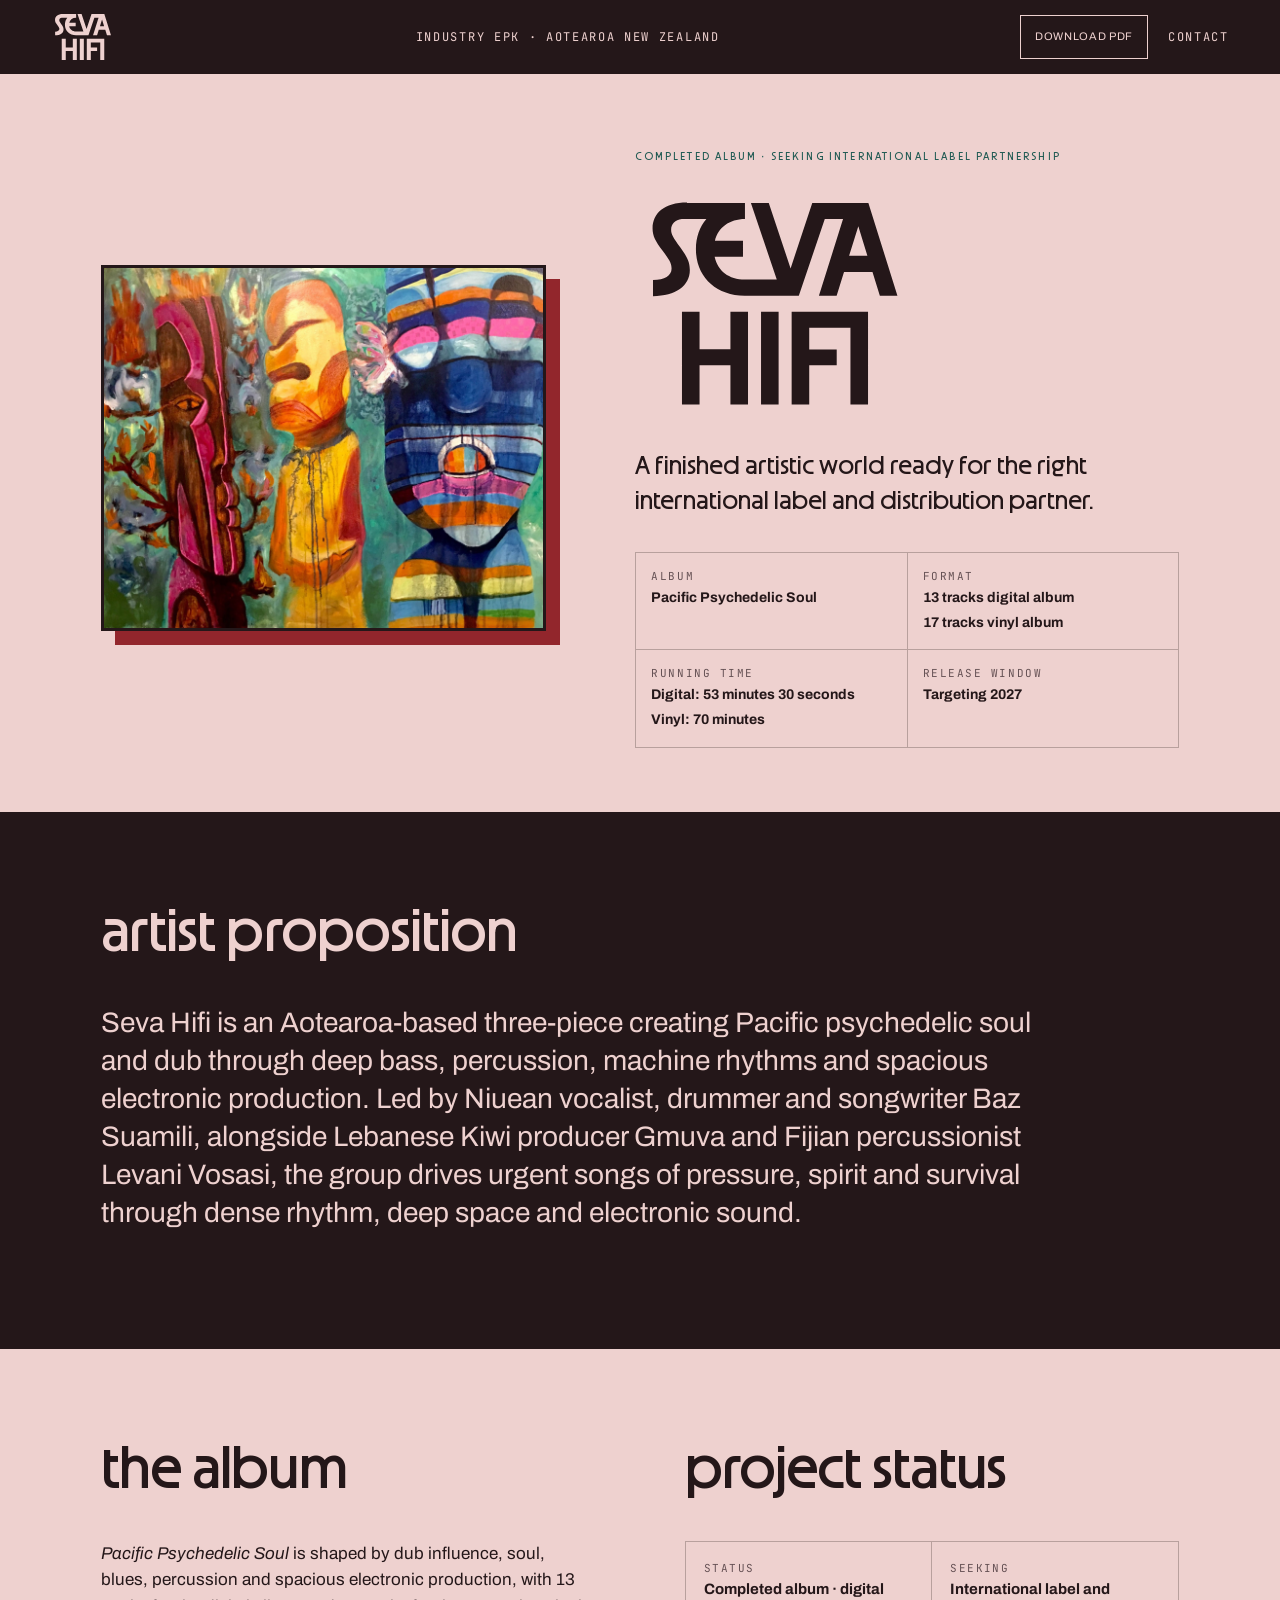
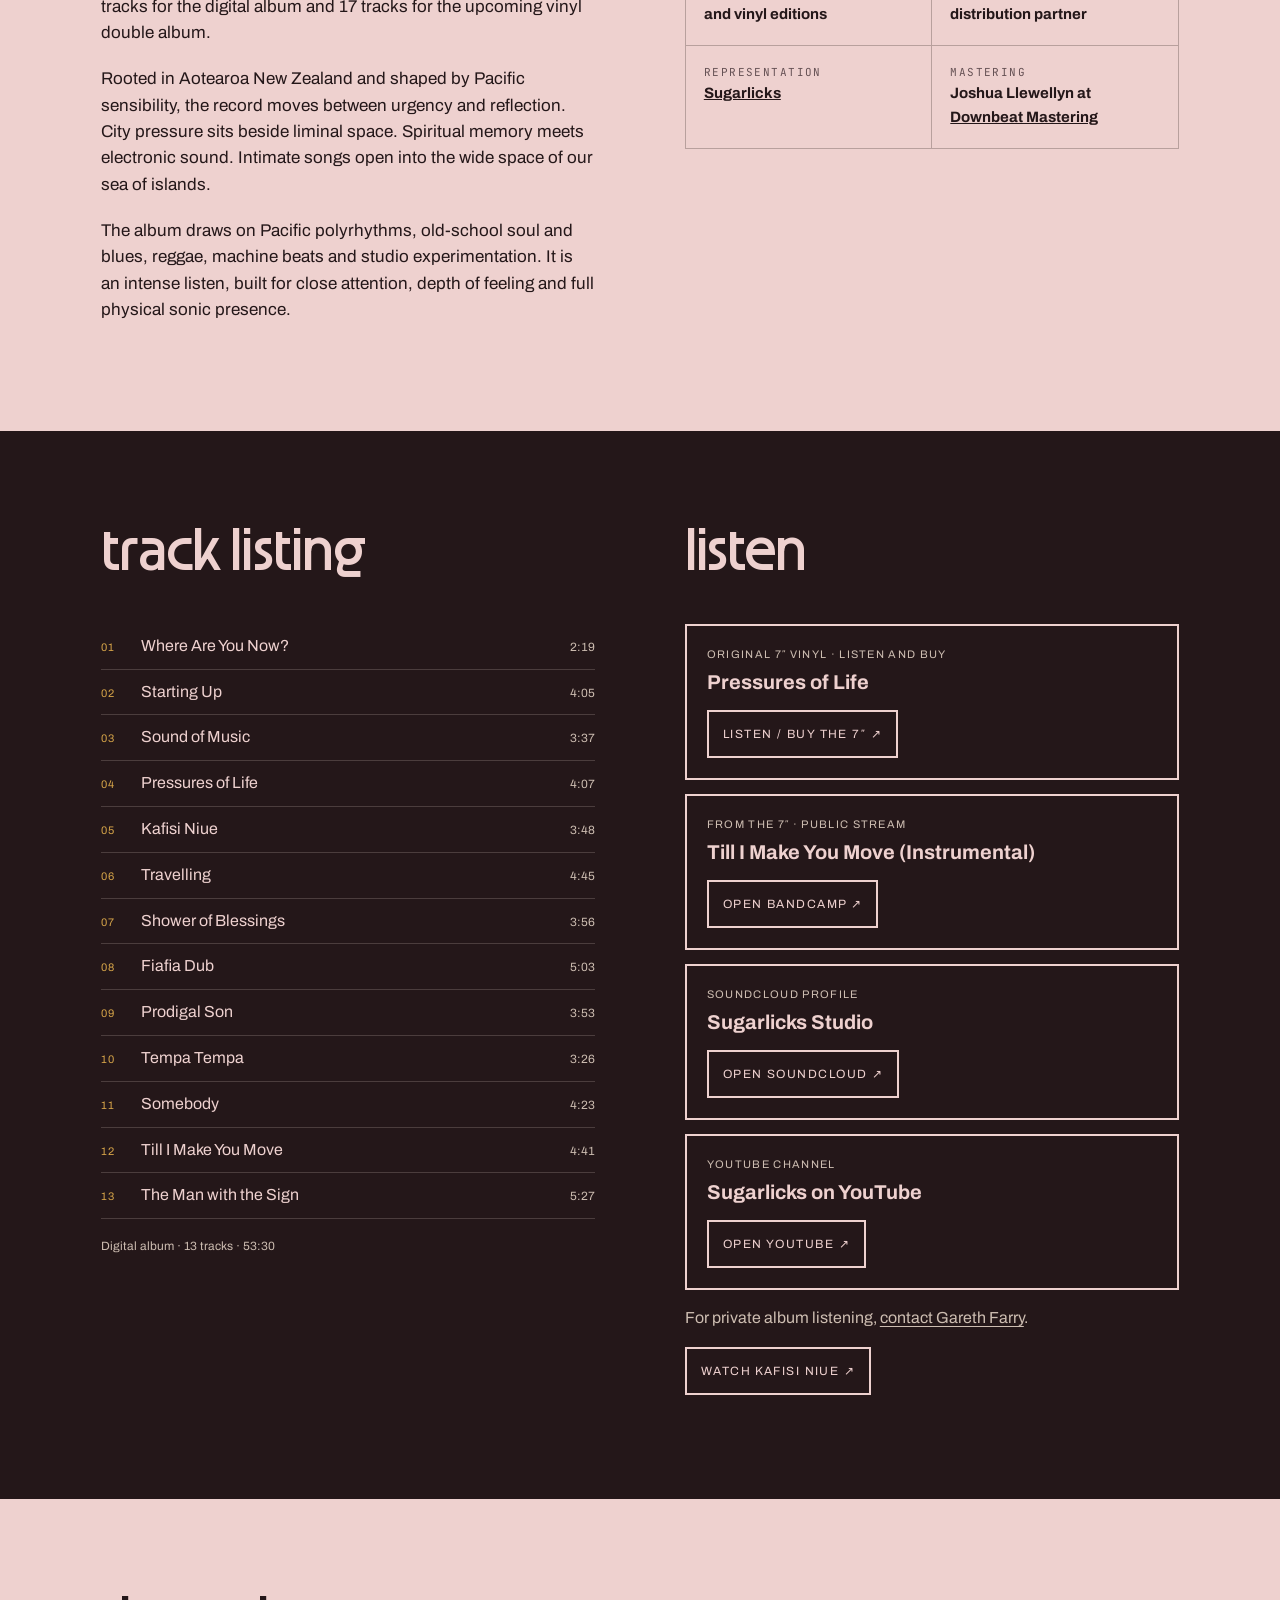
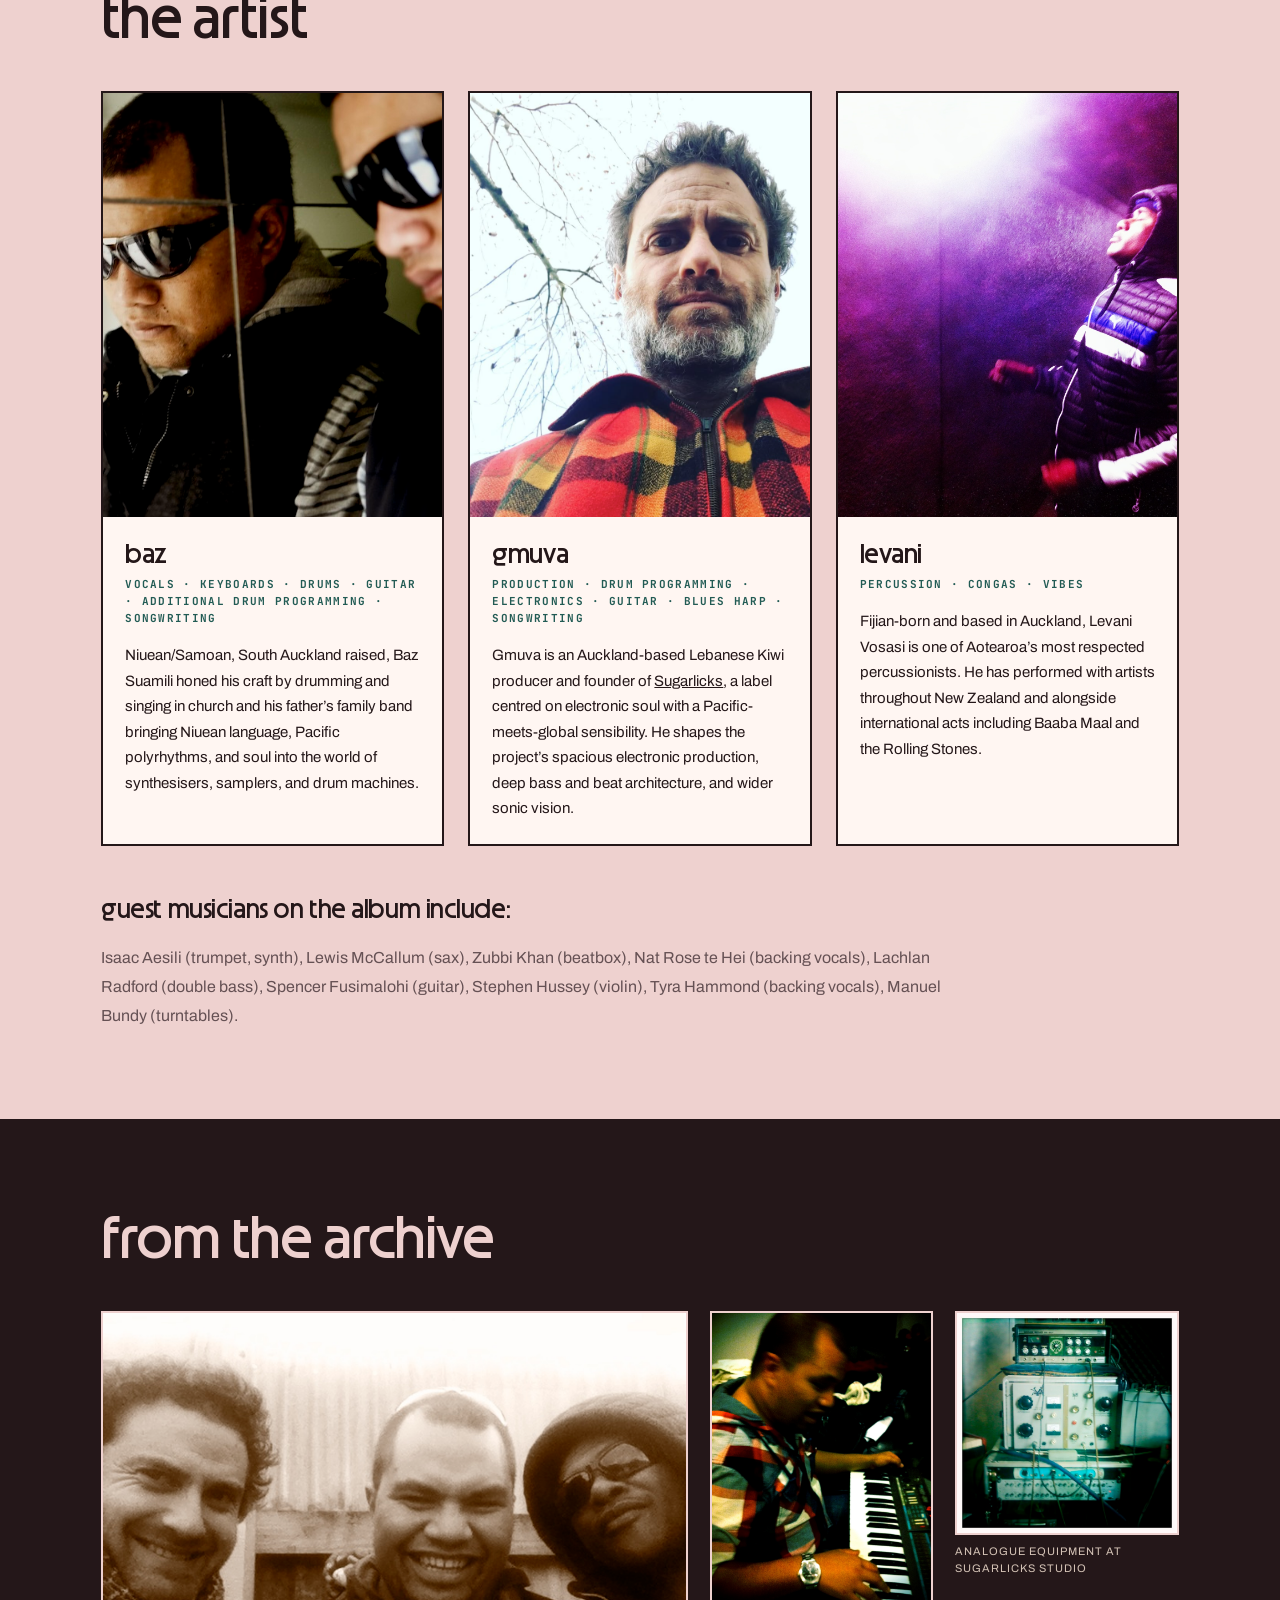
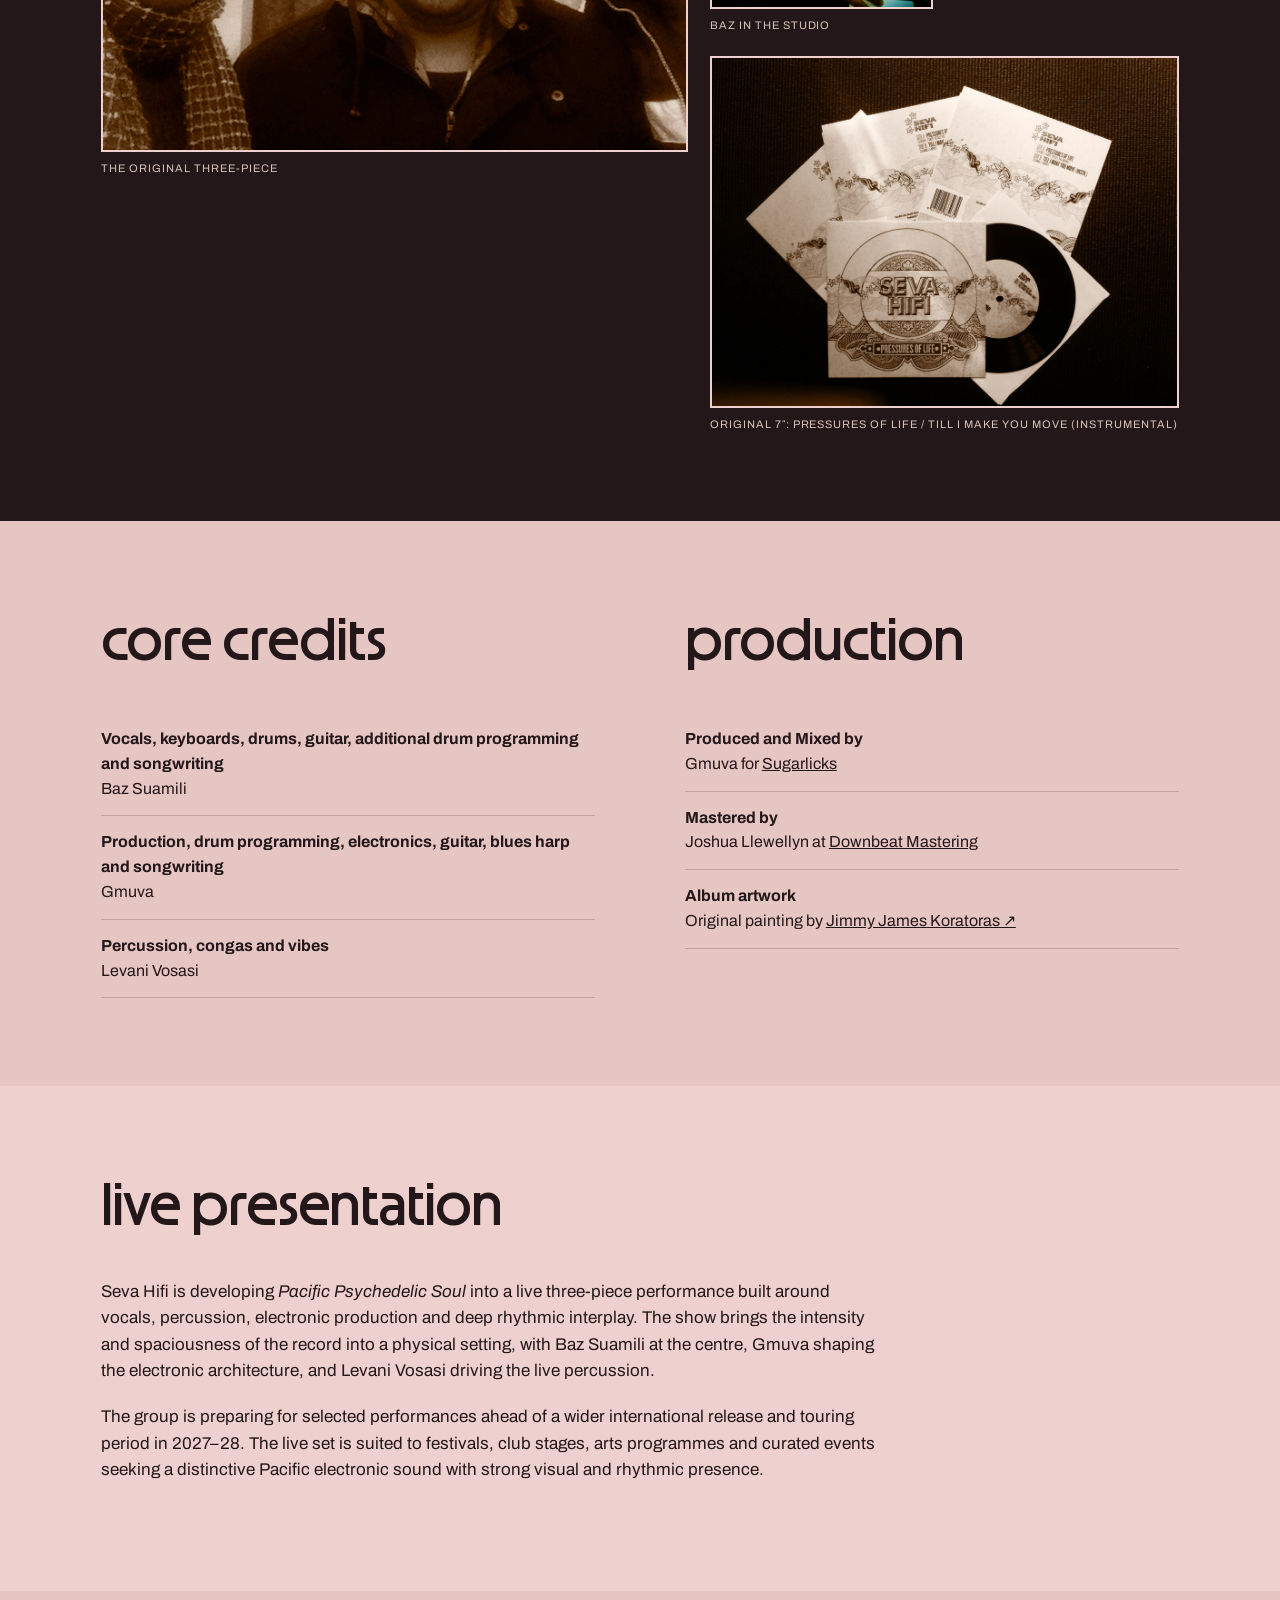
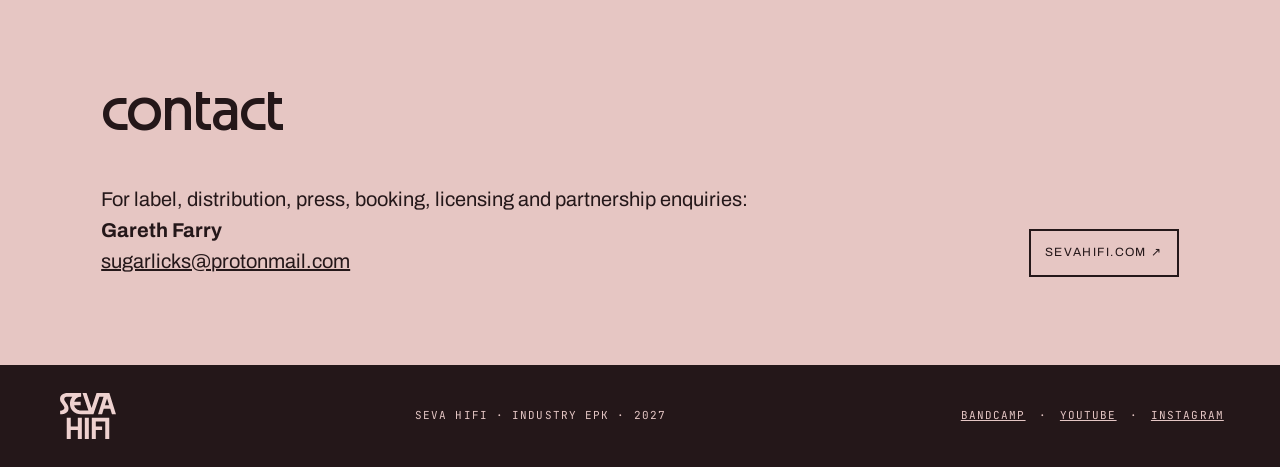
==== commit da4987ae: "Add Manuel Bundy to Seva Hifi guest musician credits" ====
--- a/epk/index.html
+++ b/epk/index.html
@@ -9,7 +9,7 @@
 <link rel="icon" type="image/svg+xml" href="../favicon.svg?v=2027-logo">
 <link rel="icon" sizes="16x16 32x32 48x48" href="../favicon.ico?v=2027-logo">
 <link rel="apple-touch-icon" sizes="180x180" href="../apple-touch-icon.png?v=2027-logo">
-<link rel="alternate" type="application/pdf" href="downloads/seva-hifi-epk-2027.pdf?v=2027-guests-blues" title="Seva Hifi Industry EPK 2027 - download PDF">
+<link rel="alternate" type="application/pdf" href="downloads/seva-hifi-epk-2027.pdf?v=2027-guests-bundy" title="Seva Hifi Industry EPK 2027 - download PDF">
 <link rel="preconnect" href="https://fonts.googleapis.com">
 <link rel="preconnect" href="https://fonts.gstatic.com" crossorigin>
 <link rel="stylesheet" href="https://fonts.googleapis.com/css2?family=Archivo:wght@400;500;600&amp;family=JetBrains+Mono:wght@400;500&amp;display=swap">
@@ -69,7 +69,7 @@
 </style>
 </head>
 <body>
-<nav class="nav" aria-label="EPK navigation"><a href="../" aria-label="Seva Hifi homepage" target="_blank" rel="noopener"><img class="nav-logo" src="../assets/brand/seva-hifi-logo-rose.svg" alt="" width="1976" height="1674"></a><span>Industry EPK · Aotearoa New Zealand</span><div class="nav-actions"><a class="button download-button" href="downloads/seva-hifi-epk-2027.pdf?v=2027-guests-blues" download target="_blank" rel="noopener">Download PDF</a><a href="#contact" target="_blank" rel="noopener">Contact</a></div></nav>
+<nav class="nav" aria-label="EPK navigation"><a href="../" aria-label="Seva Hifi homepage" target="_blank" rel="noopener"><img class="nav-logo" src="../assets/brand/seva-hifi-logo-rose.svg" alt="" width="1976" height="1674"></a><span>Industry EPK · Aotearoa New Zealand</span><div class="nav-actions"><a class="button download-button" href="downloads/seva-hifi-epk-2027.pdf?v=2027-guests-bundy" download target="_blank" rel="noopener">Download PDF</a><a href="#contact" target="_blank" rel="noopener">Contact</a></div></nav>
 <header class="hero">
 <div class="wrap hero-grid">
 <img class="cover" src="../assets/images/pacific-psychedelic-soul-cover.jpg" alt="Pacific Psychedelic Soul cover painting, with layered figures in blue, ochre, green and pink" width="1800" height="1479">
@@ -82,7 +82,7 @@
 <section class="section"><div class="wrap"><h2>The artist</h2><div class="artists"><article class="artist baz"><div class="photo"><img src="../assets/images/baz-artist.jpg" alt="Baz Suamili wearing dark sunglasses"></div><div class="artist-copy"><h3>Baz</h3><div class="role">Vocals · Keyboards · Drums · Guitar · Additional drum programming · Songwriting</div><p>Niuean/Samoan, South Auckland raised, Baz Suamili honed his craft by drumming and singing in church and his father’s family band bringing Niuean language, Pacific polyrhythms, and soul into the world of synthesisers, samplers, and drum machines.</p></div></article><article class="artist gmuva"><div class="photo"><img src="../assets/images/gmuva-artist.png" alt="Producer Gmuva in a red checked shirt"></div><div class="artist-copy"><h3>Gmuva</h3><div class="role">Production · Drum programming · Electronics · Guitar · Blues harp · Songwriting</div><p>Gmuva is an Auckland-based Lebanese Kiwi producer and founder of <a href="https://sugarlicks.bandcamp.com/" target="_blank" rel="noopener">Sugarlicks</a>, a label centred on electronic soul with a Pacific-meets-global sensibility. He shapes the project’s spacious electronic production, deep bass and beat architecture, and wider sonic vision.</p></div></article><article class="artist levani"><div class="photo"><img src="../assets/images/levani-artist.jpg" alt="Levani Vosasi performing under purple stage lights"></div><div class="artist-copy"><h3>Levani</h3><div class="role">Percussion · Congas · Vibes</div><p>Fijian-born and based in Auckland, Levani Vosasi is one of Aotearoa’s most respected percussionists. He has performed with artists throughout New Zealand and alongside international acts including Baaba Maal and the Rolling Stones.</p></div></article></div>
 <section class="guest-musicians" aria-labelledby="guest-musicians-title">
 <h3 id="guest-musicians-title">Guest musicians on the album include:</h3>
-<p>Isaac Aesili (trumpet, synth), Lewis McCallum (sax), Zubbi Khan (beatbox), Nat Rose te Hei (backing vocals), Lachlan Radford (double bass), Spencer Fusimalohi (guitar), Stephen Hussey (violin), Tyra Hammond (backing vocals).</p>
+<p>Isaac Aesili (trumpet, synth), Lewis McCallum (sax), Zubbi Khan (beatbox), Nat Rose te Hei (backing vocals), Lachlan Radford (double bass), Spencer Fusimalohi (guitar), Stephen Hussey (violin), Tyra Hammond (backing vocals), Manuel Bundy (turntables).</p>
 </section></div></section>
 <section class="section dark"><div class="wrap"><h2>From the archive</h2><div class="archive"><figure><img src="../assets/images/archive-group.jpg" alt="Early Seva Hifi group photograph"><figcaption>The original three-piece</figcaption></figure><div class="archive-grid"><figure><img src="../assets/images/archive-baz-studio.jpg" alt="Baz at the keyboard"><figcaption>Baz in the studio</figcaption></figure><figure><img src="../assets/images/archive-analogue-stack.jpg" alt="Analogue equipment at Sugarlicks Studio"><figcaption>Analogue equipment at Sugarlicks Studio</figcaption></figure><figure style="grid-column:1/-1"><img src="../assets/images/archive-seva7.jpg" alt="Original Seva Hifi 7 inch release"><figcaption>Original 7″: Pressures of Life / Till I Make You Move (Instrumental)</figcaption></figure></div></div></div></section>
 <section class="section mustard"><div class="wrap credits"><div><h2>Core credits</h2><ul class="credit-list"><li><strong>Vocals, keyboards, drums, guitar, additional drum programming and songwriting</strong>Baz Suamili</li><li><strong>Production, drum programming, electronics, guitar, blues harp and songwriting</strong>Gmuva</li><li><strong>Percussion, congas and vibes</strong>Levani Vosasi</li></ul></div><div><h2>Production</h2><ul class="credit-list"><li><strong>Produced and Mixed by</strong>Gmuva for <a href="https://sugarlicks.bandcamp.com/" target="_blank" rel="noopener">Sugarlicks</a></li><li><strong>Mastered by</strong>Joshua Llewellyn at <a href="https://www.downbeatmastering.co.nz/" target="_blank" rel="noopener">Downbeat Mastering</a></li><li><strong>Album artwork</strong>Original painting by <a href="https://www.koratoras.com/" target="_blank" rel="noopener">Jimmy James Koratoras ↗</a></li></ul></div></div></section>
